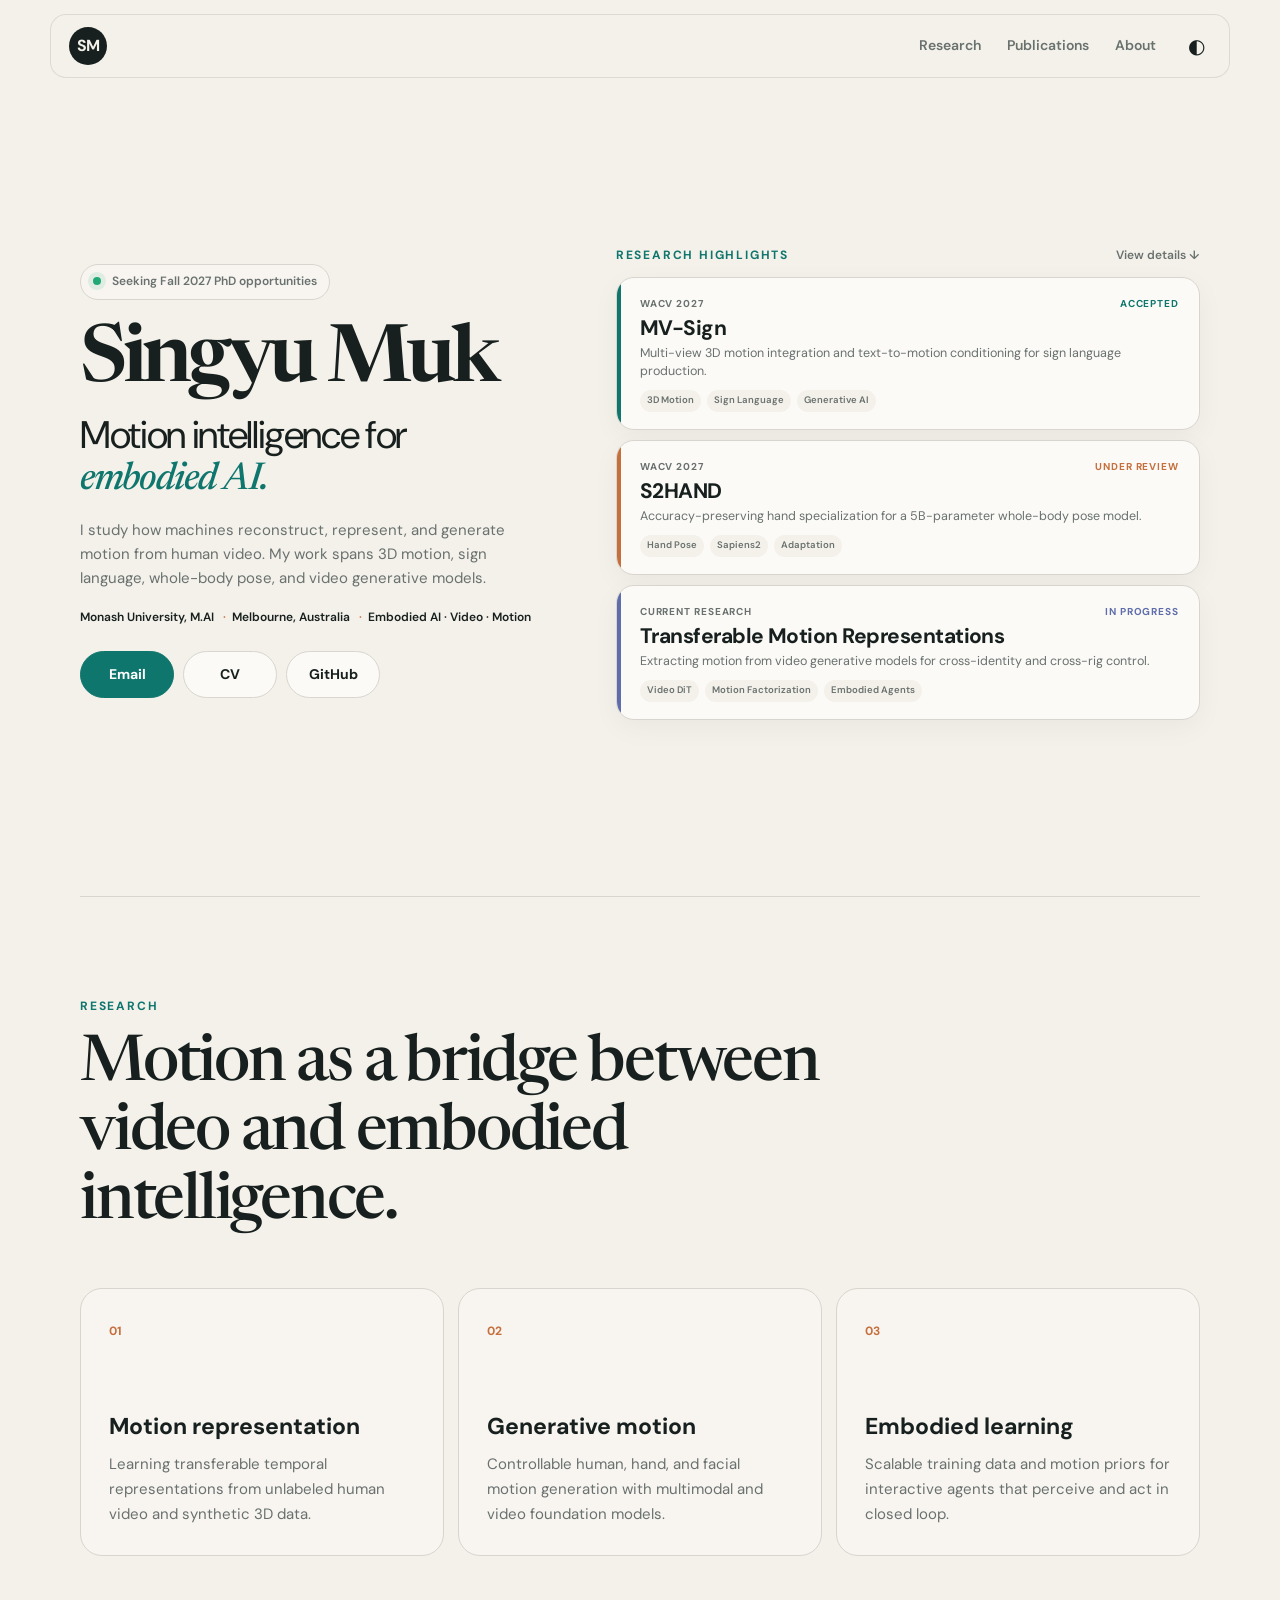
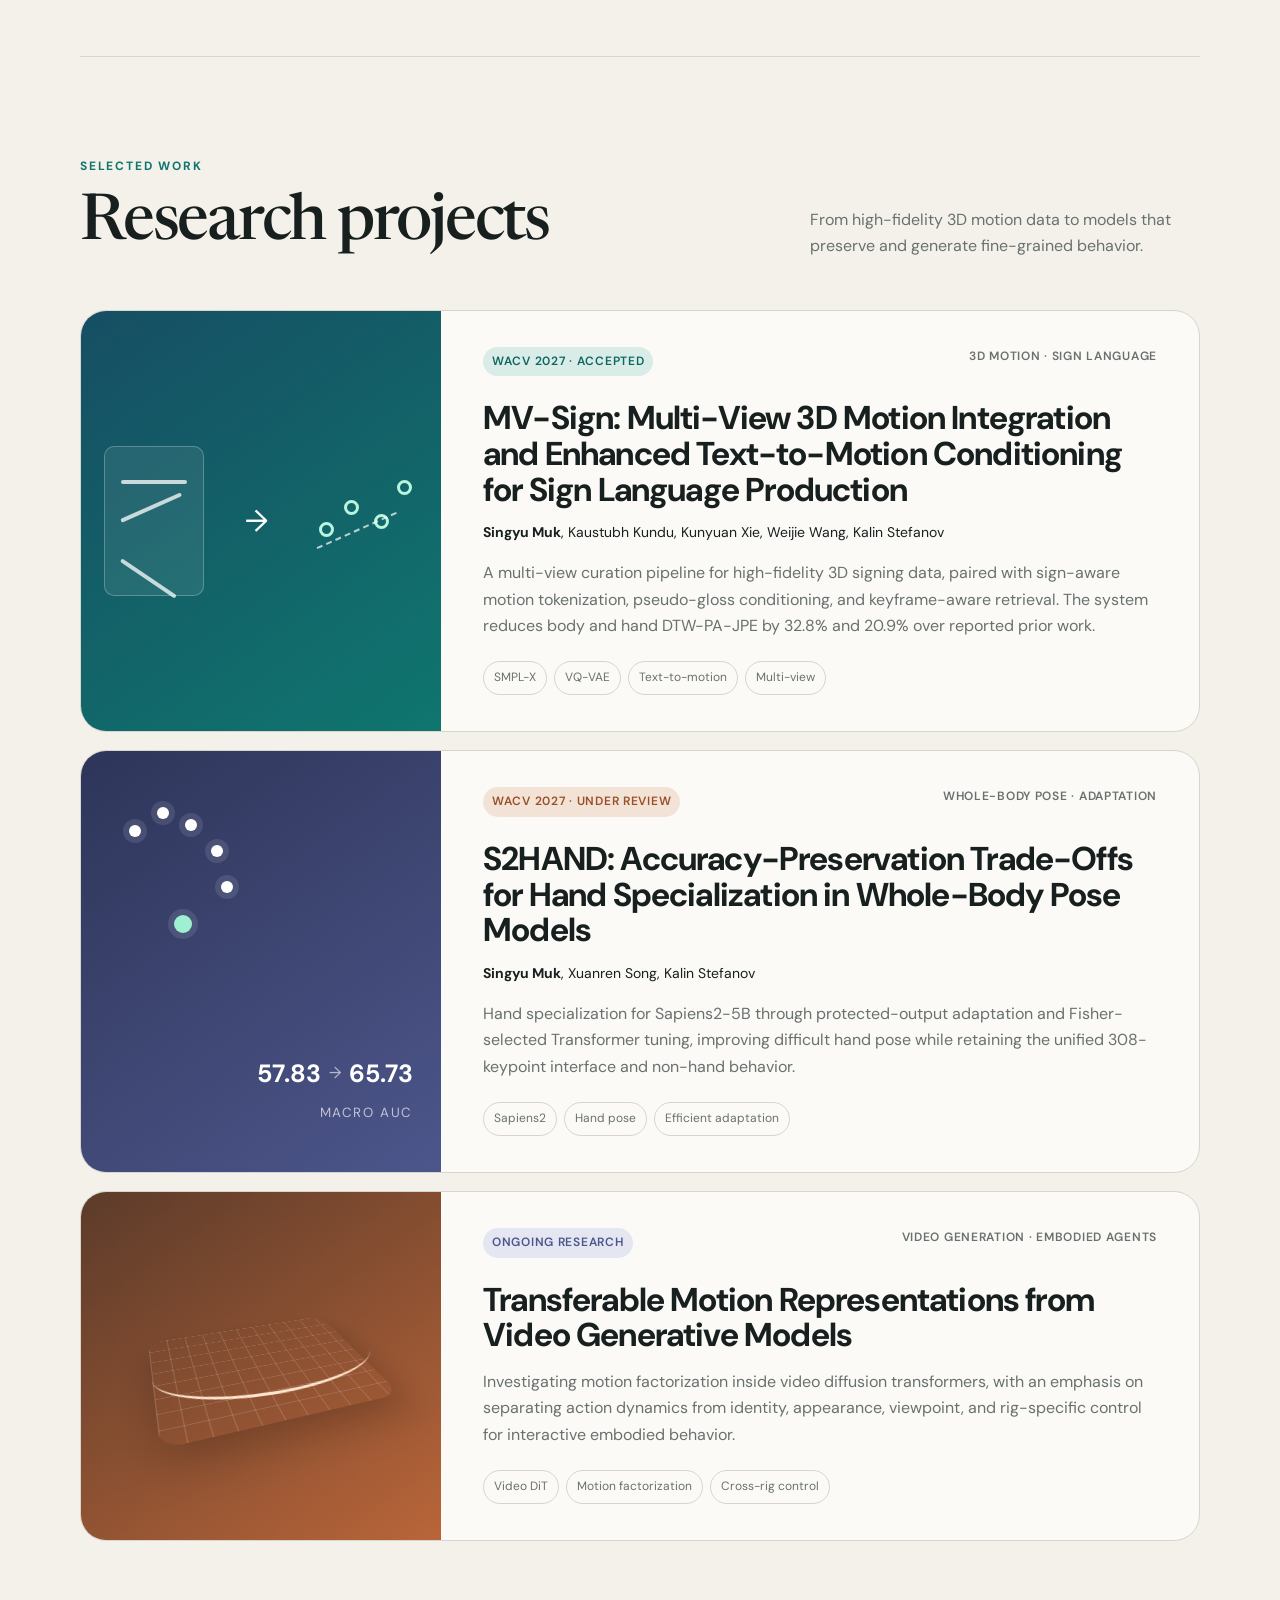
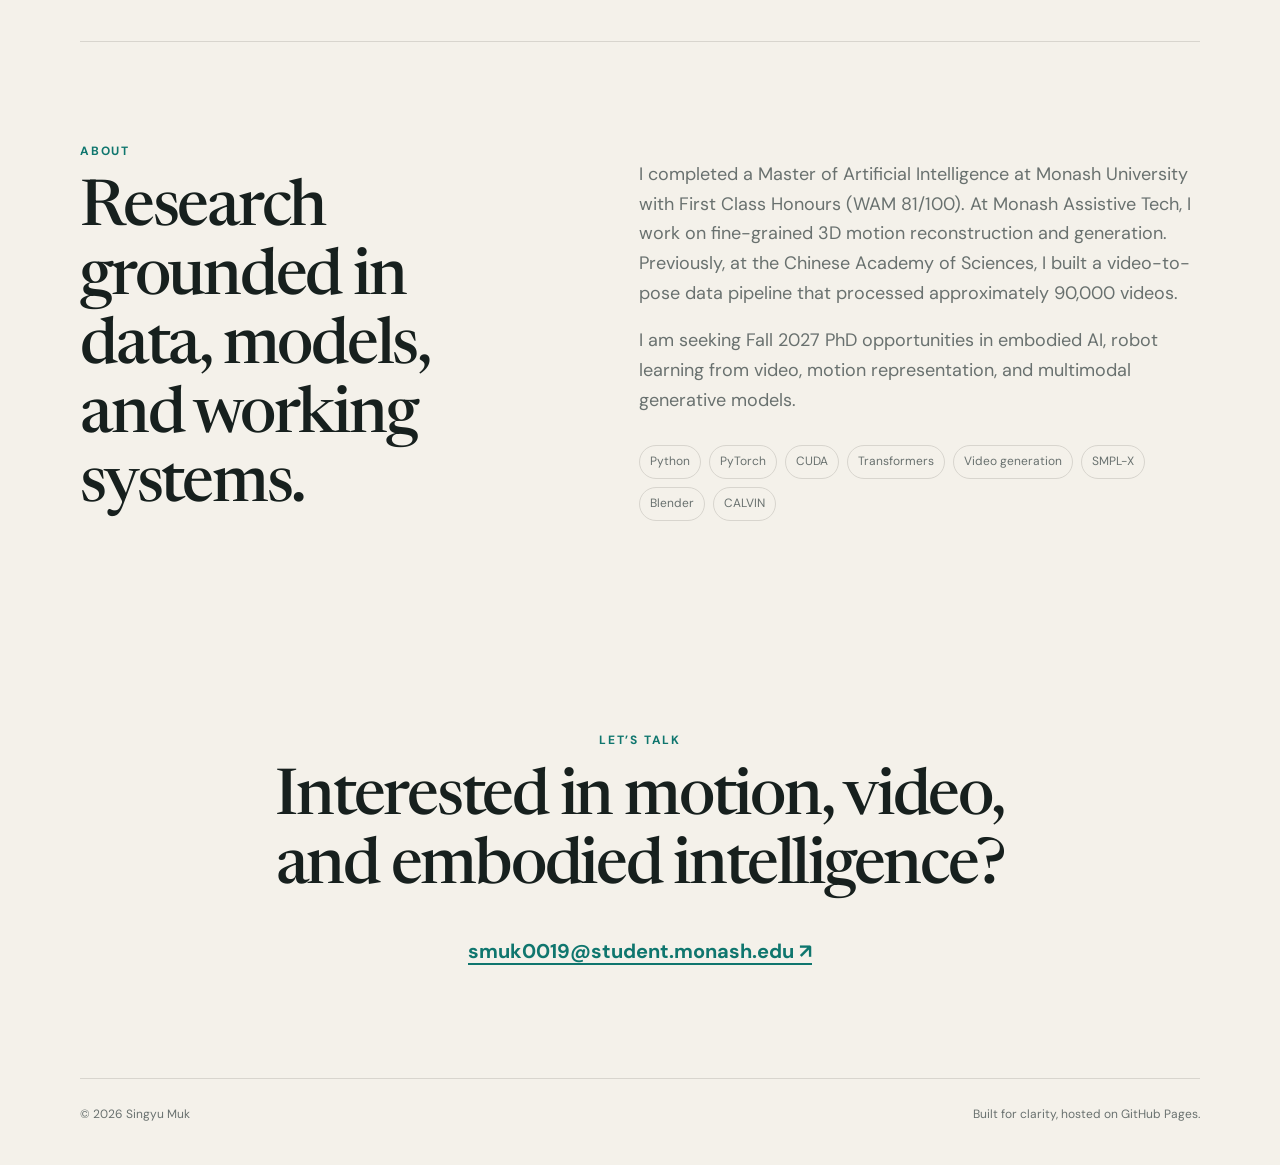
==== index.html @ 518b3376 "Redesign homepage for at-a-glance PhD profile Moves research status, publications, current work, and" ====
<!doctype html>
<html lang="en">
<head>
  <meta charset="utf-8">
  <meta name="viewport" content="width=device-width, initial-scale=1">
  <meta name="description" content="Singyu Muk — research in embodied AI, human motion, video generation, and scalable robot learning.">
  <meta name="theme-color" content="#f4f1ea">
  <title>Singyu Muk | AI Researcher</title>
  <link rel="preconnect" href="https://fonts.googleapis.com">
  <link rel="preconnect" href="https://fonts.gstatic.com" crossorigin>
  <link href="https://fonts.googleapis.com/css2?family=DM+Sans:wght@400;500;600;700&family=Newsreader:opsz,wght@6..72,500;6..72,600&display=swap" rel="stylesheet">
  <link rel="stylesheet" href="styles.css">
</head>
<body>
  <header class="site-header">
    <a class="wordmark" href="#top" aria-label="Singyu Muk home">SM</a>
    <nav aria-label="Main navigation">
      <a href="#research">Research</a>
      <a href="#publications">Publications</a>
      <a href="#about">About</a>
      <button class="theme-toggle" type="button" aria-label="Toggle dark mode">◐</button>
    </nav>
  </header>

  <main id="top">
    <section class="hero section-shell">
      <div class="hero-copy">
        <div class="hero-status">
          <span class="status-dot"></span>
          Seeking Fall 2027 PhD opportunities
        </div>
        <h1>Singyu Muk</h1>
        <p class="hero-lead">
          Motion intelligence for<br>
          <em>embodied AI.</em>
        </p>
        <p class="hero-detail">
          I study how machines reconstruct, represent, and generate motion from human
          video. My work spans 3D motion, sign language, whole-body pose, and video
          generative models.
        </p>
        <div class="hero-facts" aria-label="Profile summary">
          <span>Monash University, M.AI</span>
          <span>Melbourne, Australia</span>
          <span>Embodied AI · Video · Motion</span>
        </div>
        <div class="hero-links" aria-label="Profile links">
          <a class="button primary" href="mailto:smuk0019@student.monash.edu">Email</a>
          <a class="button" href="Singyu_Muk_PhD_CV_Fall2027.pdf">CV</a>
          <a class="button" href="https://github.com/ronggong000" target="_blank" rel="noreferrer">GitHub</a>
        </div>
      </div>

      <aside class="hero-work" aria-label="Research highlights">
        <div class="hero-work-heading">
          <p class="eyebrow">Research highlights</p>
          <a href="#publications">View details ↓</a>
        </div>

        <article class="highlight-card highlight-accepted">
          <div class="highlight-meta">
            <span>WACV 2027</span>
            <strong>Accepted</strong>
          </div>
          <h2>MV-Sign</h2>
          <p>Multi-view 3D motion integration and text-to-motion conditioning for sign language production.</p>
          <div class="highlight-tags"><span>3D Motion</span><span>Sign Language</span><span>Generative AI</span></div>
        </article>

        <article class="highlight-card highlight-review">
          <div class="highlight-meta">
            <span>WACV 2027</span>
            <strong>Under review</strong>
          </div>
          <h2>S2HAND</h2>
          <p>Accuracy-preserving hand specialization for a 5B-parameter whole-body pose model.</p>
          <div class="highlight-tags"><span>Hand Pose</span><span>Sapiens2</span><span>Adaptation</span></div>
        </article>

        <article class="highlight-card highlight-ongoing">
          <div class="highlight-meta">
            <span>Current research</span>
            <strong>In progress</strong>
          </div>
          <h2>Transferable Motion Representations</h2>
          <p>Extracting motion from video generative models for cross-identity and cross-rig control.</p>
          <div class="highlight-tags"><span>Video DiT</span><span>Motion Factorization</span><span>Embodied Agents</span></div>
        </article>
      </aside>
    </section>

    <section id="research" class="section-shell section-block">
      <div class="section-heading">
        <p class="eyebrow">Research</p>
        <h2>Motion as a bridge between video and embodied intelligence.</h2>
      </div>
      <div class="focus-grid">
        <article>
          <span class="focus-number">01</span>
          <h3>Motion representation</h3>
          <p>Learning transferable temporal representations from unlabeled human video and synthetic 3D data.</p>
        </article>
        <article>
          <span class="focus-number">02</span>
          <h3>Generative motion</h3>
          <p>Controllable human, hand, and facial motion generation with multimodal and video foundation models.</p>
        </article>
        <article>
          <span class="focus-number">03</span>
          <h3>Embodied learning</h3>
          <p>Scalable training data and motion priors for interactive agents that perceive and act in closed loop.</p>
        </article>
      </div>
    </section>

    <section id="publications" class="section-shell section-block">
      <div class="section-heading split-heading">
        <div>
          <p class="eyebrow">Selected work</p>
          <h2>Research projects</h2>
        </div>
        <p>From high-fidelity 3D motion data to models that preserve and generate fine-grained behavior.</p>
      </div>

      <div class="project-list">
        <article class="project-card featured">
          <div class="project-visual visual-sign" aria-hidden="true">
            <div class="frame frame-a"><span></span><span></span><span></span></div>
            <div class="flow-arrow">→</div>
            <div class="motion-trace"><i></i><i></i><i></i><i></i></div>
          </div>
          <div class="project-content">
            <div class="meta-row">
              <span class="venue accepted">WACV 2027 · Accepted</span>
              <span>3D motion · Sign language</span>
            </div>
            <h3>MV-Sign: Multi-View 3D Motion Integration and Enhanced Text-to-Motion Conditioning for Sign Language Production</h3>
            <p class="authors"><strong>Singyu Muk</strong>, Kaustubh Kundu, Kunyuan Xie, Weijie Wang, Kalin Stefanov</p>
            <p>
              A multi-view curation pipeline for high-fidelity 3D signing data, paired with
              sign-aware motion tokenization, pseudo-gloss conditioning, and keyframe-aware retrieval.
              The system reduces body and hand DTW-PA-JPE by 32.8% and 20.9% over reported prior work.
            </p>
            <div class="tags"><span>SMPL-X</span><span>VQ-VAE</span><span>Text-to-motion</span><span>Multi-view</span></div>
          </div>
        </article>

        <article class="project-card">
          <div class="project-visual visual-hand" aria-hidden="true">
            <div class="hand-map"><i></i><i></i><i></i><i></i><i></i><b></b></div>
            <div class="metric"><strong>57.83</strong><span>→</span><strong>65.73</strong><small>macro AUC</small></div>
          </div>
          <div class="project-content">
            <div class="meta-row">
              <span class="venue review">WACV 2027 · Under review</span>
              <span>Whole-body pose · Adaptation</span>
            </div>
            <h3>S2HAND: Accuracy-Preservation Trade-Offs for Hand Specialization in Whole-Body Pose Models</h3>
            <p class="authors"><strong>Singyu Muk</strong>, Xuanren Song, Kalin Stefanov</p>
            <p>
              Hand specialization for Sapiens2-5B through protected-output adaptation and
              Fisher-selected Transformer tuning, improving difficult hand pose while retaining
              the unified 308-keypoint interface and non-hand behavior.
            </p>
            <div class="tags"><span>Sapiens2</span><span>Hand pose</span><span>Efficient adaptation</span></div>
          </div>
        </article>

        <article class="project-card ongoing-card">
          <div class="project-visual visual-motion" aria-hidden="true">
            <div class="latent-grid"></div>
            <div class="pulse-line"></div>
          </div>
          <div class="project-content">
            <div class="meta-row">
              <span class="venue ongoing">Ongoing research</span>
              <span>Video generation · Embodied agents</span>
            </div>
            <h3>Transferable Motion Representations from Video Generative Models</h3>
            <p>
              Investigating motion factorization inside video diffusion transformers, with an
              emphasis on separating action dynamics from identity, appearance, viewpoint, and
              rig-specific control for interactive embodied behavior.
            </p>
            <div class="tags"><span>Video DiT</span><span>Motion factorization</span><span>Cross-rig control</span></div>
          </div>
        </article>
      </div>
    </section>

    <section id="about" class="section-shell section-block about-grid">
      <div class="section-heading">
        <p class="eyebrow">About</p>
        <h2>Research grounded in data, models, and working systems.</h2>
      </div>
      <div class="about-copy">
        <p>
          I completed a Master of Artificial Intelligence at Monash University with First Class
          Honours (WAM 81/100). At Monash Assistive Tech, I work on fine-grained 3D motion
          reconstruction and generation. Previously, at the Chinese Academy of Sciences, I built
          a video-to-pose data pipeline that processed approximately 90,000 videos.
        </p>
        <p>
          I am seeking Fall 2027 PhD opportunities in embodied AI, robot learning from video,
          motion representation, and multimodal generative models.
        </p>
        <div class="skill-line">
          <span>Python</span><span>PyTorch</span><span>CUDA</span><span>Transformers</span>
          <span>Video generation</span><span>SMPL-X</span><span>Blender</span><span>CALVIN</span>
        </div>
      </div>
    </section>

    <section class="contact section-shell">
      <p class="eyebrow">Let’s talk</p>
      <h2>Interested in motion, video, and embodied intelligence?</h2>
      <a href="mailto:smuk0019@student.monash.edu">smuk0019@student.monash.edu <span>↗</span></a>
    </section>
  </main>

  <footer class="site-footer section-shell">
    <span>© <span id="year"></span> Singyu Muk</span>
    <span>Built for clarity, hosted on GitHub Pages.</span>
  </footer>
  <script src="script.js"></script>
</body>
</html>
---- styles.css ----
:root {
  --bg: #f4f1ea;
  --panel: #fbfaf7;
  --ink: #17201e;
  --muted: #69716f;
  --line: #d8d5ce;
  --accent: #0f766e;
  --accent-soft: #d9ece8;
  --warm: #c56f3d;
  --shadow: 0 18px 50px rgba(23, 32, 30, .08);
}

* { box-sizing: border-box; }
html { scroll-behavior: smooth; }
body {
  margin: 0;
  background: var(--bg);
  color: var(--ink);
  font-family: "DM Sans", sans-serif;
  font-size: 16px;
  line-height: 1.65;
}
a { color: inherit; }
.section-shell { width: min(1120px, calc(100% - 40px)); margin-inline: auto; }

.site-header {
  width: min(1180px, calc(100% - 32px));
  margin: 14px auto 0;
  padding: 12px 18px;
  display: flex;
  align-items: center;
  justify-content: space-between;
  position: sticky;
  top: 14px;
  z-index: 20;
  border: 1px solid rgba(216, 213, 206, .8);
  border-radius: 16px;
  background: rgba(244, 241, 234, .86);
  backdrop-filter: blur(14px);
}
.wordmark {
  display: grid;
  place-items: center;
  width: 38px;
  height: 38px;
  border-radius: 50%;
  background: var(--ink);
  color: var(--bg);
  text-decoration: none;
  font-weight: 700;
  letter-spacing: -.05em;
}
nav { display: flex; align-items: center; gap: 26px; }
nav a { color: var(--muted); text-decoration: none; font-size: 14px; font-weight: 600; }
nav a:hover { color: var(--ink); }
.theme-toggle { border: 0; background: none; color: var(--ink); font-size: 20px; cursor: pointer; }

.hero {
  min-height: calc(100svh - 82px);
  display: grid;
  grid-template-columns: minmax(0, .88fr) minmax(480px, 1.12fr);
  gap: clamp(40px, 6vw, 82px);
  align-items: center;
  padding-block: 38px 46px;
}
.hero-copy { padding-bottom: 4px; }
.hero-status {
  width: fit-content;
  margin-bottom: 20px;
  padding: 7px 12px;
  border: 1px solid var(--line);
  border-radius: 999px;
  background: rgba(251,250,247,.55);
  color: var(--muted);
  font-size: 12px;
  font-weight: 600;
}
.eyebrow {
  margin: 0 0 14px;
  color: var(--accent);
  font-size: 12px;
  font-weight: 700;
  letter-spacing: .15em;
  text-transform: uppercase;
}
h1, h2, h3 { margin-top: 0; line-height: 1.08; }
h1, h2 { font-family: "Newsreader", serif; }
h1 { margin-bottom: 10px; font-size: clamp(58px, 6.2vw, 82px); font-weight: 600; letter-spacing: -.055em; }
.hero-lead { max-width: 580px; margin: 0 0 18px; font-size: clamp(30px, 3vw, 43px); line-height: 1.05; letter-spacing: -.035em; }
.hero-lead em { color: var(--accent); font-family: "Newsreader", serif; font-weight: 500; }
.hero-detail { max-width: 590px; margin: 0; color: var(--muted); font-size: 15px; line-height: 1.6; }
.hero-facts { display: flex; flex-wrap: wrap; gap: 8px 18px; margin-top: 18px; color: var(--ink); font-size: 12px; font-weight: 600; }
.hero-facts span { position: relative; }
.hero-facts span:not(:last-child)::after { content: "·"; position: absolute; right: -12px; color: var(--warm); }
.hero-links { display: flex; flex-wrap: wrap; gap: 9px; margin-top: 23px; }
.button {
  min-width: 94px;
  padding: 11px 18px;
  border: 1px solid var(--line);
  border-radius: 999px;
  background: var(--panel);
  text-align: center;
  text-decoration: none;
  font-size: 14px;
  font-weight: 700;
  transition: transform .2s, border-color .2s;
}
.button:hover { transform: translateY(-2px); border-color: var(--ink); }
.button.primary { border-color: var(--accent); background: var(--accent); color: #fff; }
.status-dot { display: inline-block; width: 8px; height: 8px; margin-right: 8px; border-radius: 50%; background: #22a875; box-shadow: 0 0 0 5px rgba(34,168,117,.12); }
.hero-work { display: grid; gap: 10px; }
.hero-work-heading { display: flex; align-items: center; justify-content: space-between; margin-bottom: 1px; }
.hero-work-heading .eyebrow { margin: 0; }
.hero-work-heading a { color: var(--muted); font-size: 12px; font-weight: 600; text-decoration: none; }
.hero-work-heading a:hover { color: var(--accent); }
.highlight-card {
  position: relative;
  padding: 18px 20px 17px 23px;
  overflow: hidden;
  border: 1px solid var(--line);
  border-radius: 18px;
  background: var(--panel);
  box-shadow: 0 8px 28px rgba(23,32,30,.045);
}
.highlight-card::before { content: ""; position: absolute; inset: 0 auto 0 0; width: 4px; background: var(--accent); }
.highlight-review::before { background: var(--warm); }
.highlight-ongoing::before { background: #5f6daa; }
.highlight-meta { display: flex; justify-content: space-between; gap: 16px; color: var(--muted); font-size: 10px; font-weight: 700; letter-spacing: .09em; text-transform: uppercase; }
.highlight-meta strong { color: var(--accent); }
.highlight-review .highlight-meta strong { color: var(--warm); }
.highlight-ongoing .highlight-meta strong { color: #5f6daa; }
.highlight-card h2 { margin: 5px 0 4px; font-family: "DM Sans", sans-serif; font-size: 21px; font-weight: 700; letter-spacing: -.025em; }
.highlight-card p { margin: 0; color: var(--muted); font-size: 12.5px; line-height: 1.45; }
.highlight-tags { display: flex; flex-wrap: wrap; gap: 6px; margin-top: 10px; }
.highlight-tags span { padding: 3px 7px; border-radius: 999px; background: var(--bg); color: var(--muted); font-size: 9.5px; font-weight: 600; }

.section-block { padding-block: 100px; border-top: 1px solid var(--line); }
.section-heading { max-width: 760px; margin-bottom: 50px; }
.section-heading h2, .contact h2 { margin-bottom: 0; font-size: clamp(42px, 5vw, 66px); font-weight: 500; letter-spacing: -.035em; }
.split-heading { max-width: none; display: grid; grid-template-columns: 1.25fr .75fr; gap: 80px; align-items: end; }
.split-heading > p { margin: 0; color: var(--muted); }

.focus-grid { display: grid; grid-template-columns: repeat(3, 1fr); gap: 14px; }
.focus-grid article { min-height: 250px; padding: 28px; border: 1px solid var(--line); border-radius: 22px; background: rgba(251,250,247,.55); }
.focus-number { color: var(--warm); font-size: 12px; font-weight: 700; }
.focus-grid h3 { margin: 70px 0 14px; font-size: 23px; }
.focus-grid p { margin: 0; color: var(--muted); font-size: 15px; }

.project-list { display: grid; gap: 18px; }
.project-card { overflow: hidden; display: grid; grid-template-columns: 360px 1fr; min-height: 340px; border: 1px solid var(--line); border-radius: 26px; background: var(--panel); }
.project-visual { position: relative; overflow: hidden; min-height: 310px; display: grid; place-items: center; background: #133c3a; }
.project-content { padding: 36px 42px; }
.meta-row { display: flex; flex-wrap: wrap; justify-content: space-between; gap: 10px; margin-bottom: 24px; color: var(--muted); font-size: 12px; font-weight: 600; text-transform: uppercase; letter-spacing: .06em; }
.venue { padding: 5px 9px; border-radius: 999px; }
.venue.accepted { background: var(--accent-soft); color: #0d665f; }
.venue.review { background: #f3e3d7; color: #9a4f27; }
.venue.ongoing { background: #e4e6f2; color: #4d568b; }
.project-content h3 { margin-bottom: 12px; font-size: clamp(24px, 3vw, 33px); letter-spacing: -.025em; }
.project-content p { color: var(--muted); }
.project-content .authors { color: var(--ink); font-size: 14px; }
.tags { display: flex; flex-wrap: wrap; gap: 7px; margin-top: 22px; }
.tags span, .skill-line span { padding: 6px 10px; border: 1px solid var(--line); border-radius: 999px; color: var(--muted); font-size: 12px; }

.visual-sign { grid-template-columns: auto 32px auto; gap: 14px; background: linear-gradient(145deg, #164e63, #0f766e); }
.frame { width: 100px; height: 150px; padding: 16px; display: flex; flex-direction: column; justify-content: space-around; border: 1px solid rgba(255,255,255,.25); border-radius: 10px; background: rgba(255,255,255,.08); }
.frame span { height: 4px; border-radius: 4px; background: rgba(255,255,255,.75); transform-origin: left; }
.frame span:nth-child(2) { transform: rotate(-24deg); }
.frame span:nth-child(3) { transform: rotate(34deg); }
.flow-arrow { color: #fff; font-size: 30px; }
.motion-trace { position: relative; width: 110px; height: 150px; }
.motion-trace i { position: absolute; width: 15px; height: 15px; border: 3px solid #b9f4df; border-radius: 50%; }
.motion-trace i:nth-child(1) { left: 10px; top: 76px; }
.motion-trace i:nth-child(2) { left: 35px; top: 54px; }
.motion-trace i:nth-child(3) { left: 65px; top: 68px; }
.motion-trace i:nth-child(4) { left: 88px; top: 34px; }
.motion-trace:after { content: ""; position: absolute; left: 16px; top: 81px; width: 87px; height: 58px; border-top: 2px dashed rgba(255,255,255,.7); transform: rotate(-24deg); }
.visual-hand { background: linear-gradient(145deg, #2e3559, #4d568b); }
.hand-map { position: absolute; left: 28px; top: 54px; width: 130px; height: 180px; }
.hand-map i, .hand-map b { position: absolute; display: block; width: 12px; height: 12px; border-radius: 50%; background: #fff; box-shadow: 0 0 0 6px rgba(255,255,255,.1); }
.hand-map i:nth-child(1){left:20px;top:20px}.hand-map i:nth-child(2){left:48px;top:2px}.hand-map i:nth-child(3){left:76px;top:14px}.hand-map i:nth-child(4){left:102px;top:40px}.hand-map i:nth-child(5){left:112px;top:76px}.hand-map b{left:65px;top:110px;width:18px;height:18px;background:#9ff0d0}
.metric { position: absolute; right: 28px; bottom: 48px; display: grid; grid-template-columns: auto auto auto; gap: 8px; align-items: center; color: #fff; }
.metric strong { font-size: 25px; }.metric span{opacity:.6}.metric small{grid-column:1/-1;text-align:right;opacity:.65;text-transform:uppercase;letter-spacing:.12em}
.visual-motion { background: linear-gradient(145deg, #5c3b2a, #b96539); }
.latent-grid { width: 210px; height: 160px; border-radius: 18px; background-image: linear-gradient(rgba(255,255,255,.15) 1px, transparent 1px),linear-gradient(90deg,rgba(255,255,255,.15) 1px,transparent 1px); background-size: 20px 20px; transform: perspective(350px) rotateX(55deg) rotateZ(-18deg); box-shadow: 0 20px 40px rgba(0,0,0,.2); }
.pulse-line { position: absolute; width: 220px; height: 60px; border-bottom: 3px solid #ffe5cd; border-radius: 50%; transform: rotate(-8deg); }

.about-grid { display: grid; grid-template-columns: .9fr 1.1fr; gap: 100px; }
.about-grid .section-heading { margin: 0; }
.about-copy { color: var(--muted); font-size: 18px; }
.skill-line { display: flex; flex-wrap: wrap; gap: 8px; margin-top: 30px; }
.contact { padding-block: 110px; text-align: center; }
.contact h2 { max-width: 800px; margin-inline: auto; }
.contact > a { display: inline-block; margin-top: 32px; color: var(--accent); font-size: 20px; font-weight: 700; text-underline-offset: 5px; }
.site-footer { padding: 26px 0 40px; display: flex; justify-content: space-between; border-top: 1px solid var(--line); color: var(--muted); font-size: 12px; }

body.dark { --bg:#111716; --panel:#18201e; --ink:#eef2ef; --muted:#aab4b0; --line:#2d3734; --accent:#63c9bc; --accent-soft:#173b37; --warm:#e39b70; --shadow:0 18px 50px rgba(0,0,0,.25); }
body.dark .site-header { background: rgba(17,23,22,.85); }
body.dark .button.primary { color:#10201d; }
body.dark .venue.accepted { color:#7ed9cd; } body.dark .venue.review { background:#3d2b21;color:#edac83; } body.dark .venue.ongoing { background:#292d47;color:#b7bce4; }

@media (max-width: 860px) {
  nav a { display: none; }
  .hero { min-height: auto; grid-template-columns: 1fr; gap: 42px; padding-block: 58px 70px; }
  .hero-work { width: 100%; }
  .split-heading, .about-grid { grid-template-columns: 1fr; gap: 28px; }
  .focus-grid { grid-template-columns: 1fr; }
  .focus-grid article { min-height: 200px; }
  .focus-grid h3 { margin-top: 45px; }
  .project-card { grid-template-columns: 1fr; }
  .project-visual { min-height: 260px; }
}
@media (max-width: 560px) {
  .section-shell { width: min(100% - 28px, 1120px); }
  h1 { font-size: 62px; }
  .hero-lead { font-size: 30px; }
  .hero-facts { display: grid; gap: 4px; }
  .hero-facts span::after { display: none; }
  .highlight-card { padding: 17px 17px 16px 20px; }
  .section-block { padding-block: 72px; }
  .project-content { padding: 28px 24px; }
  .site-footer { flex-direction: column; gap: 5px; }
}
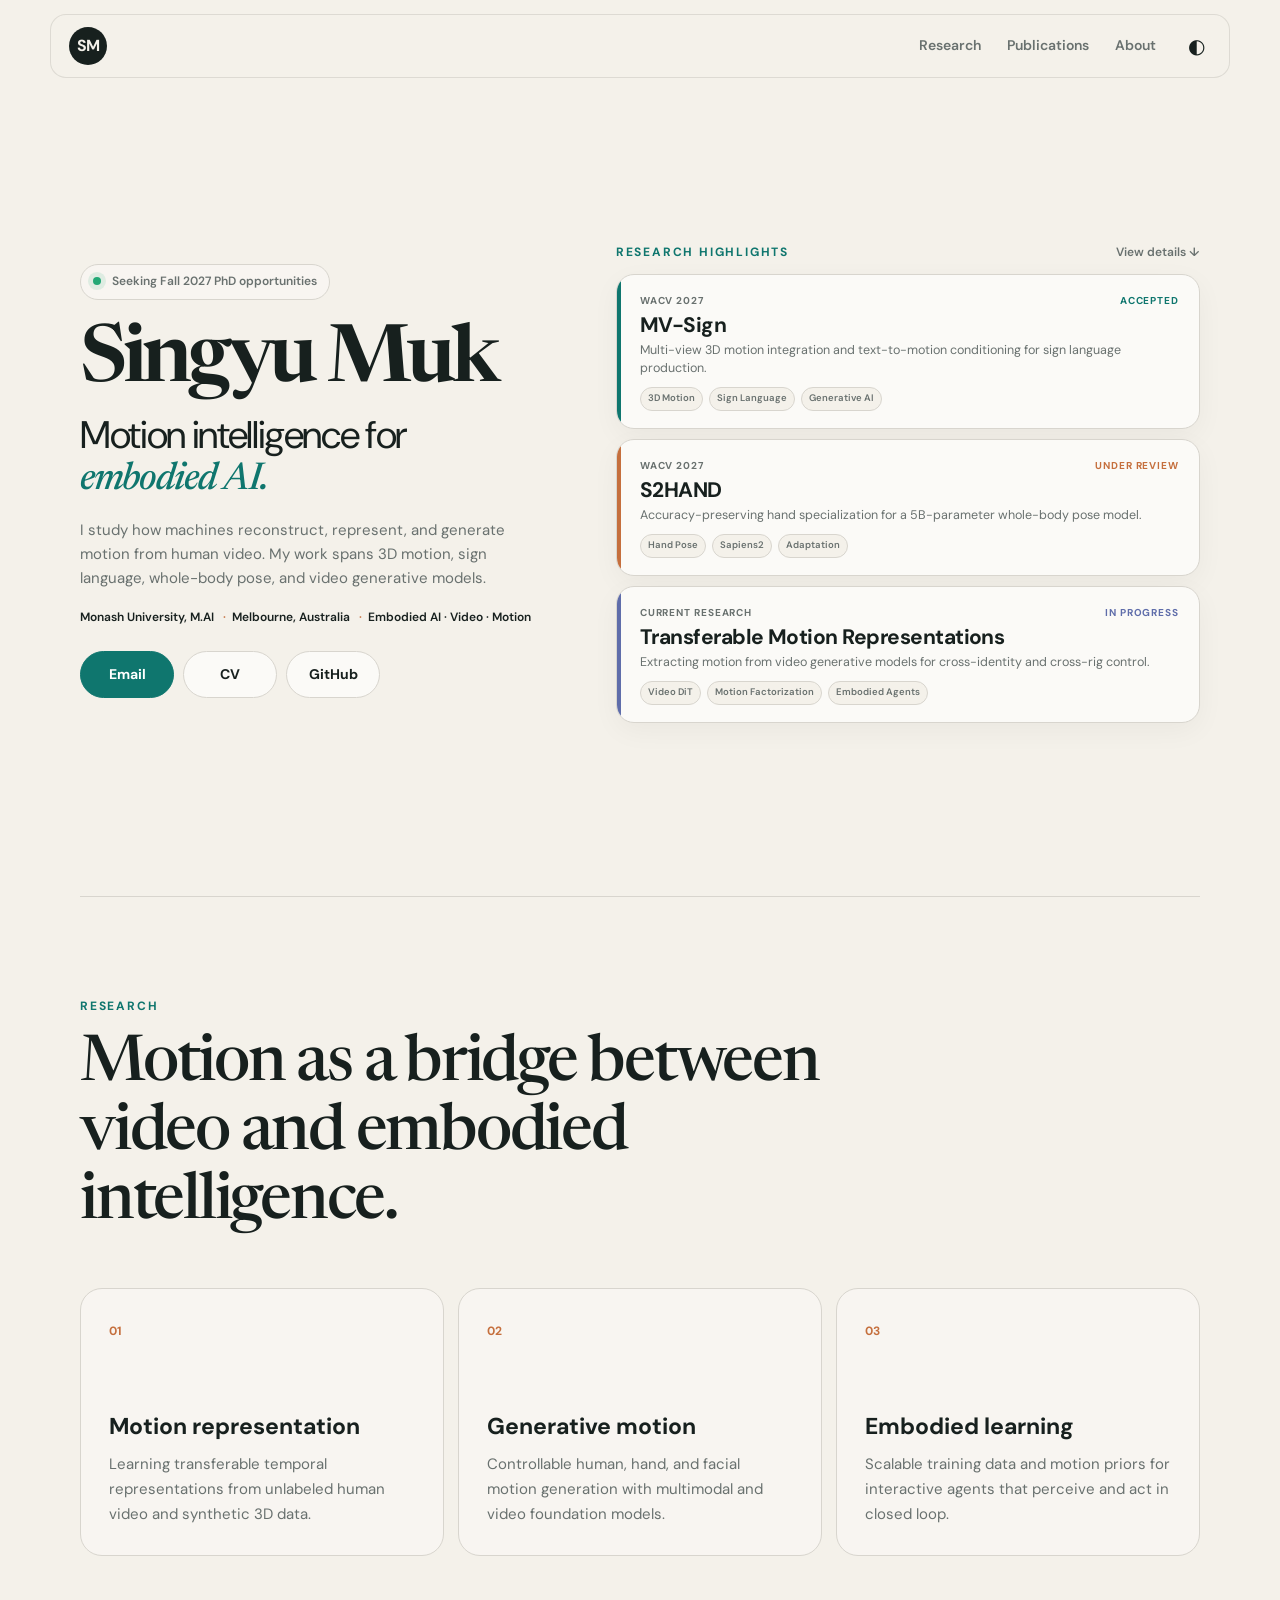
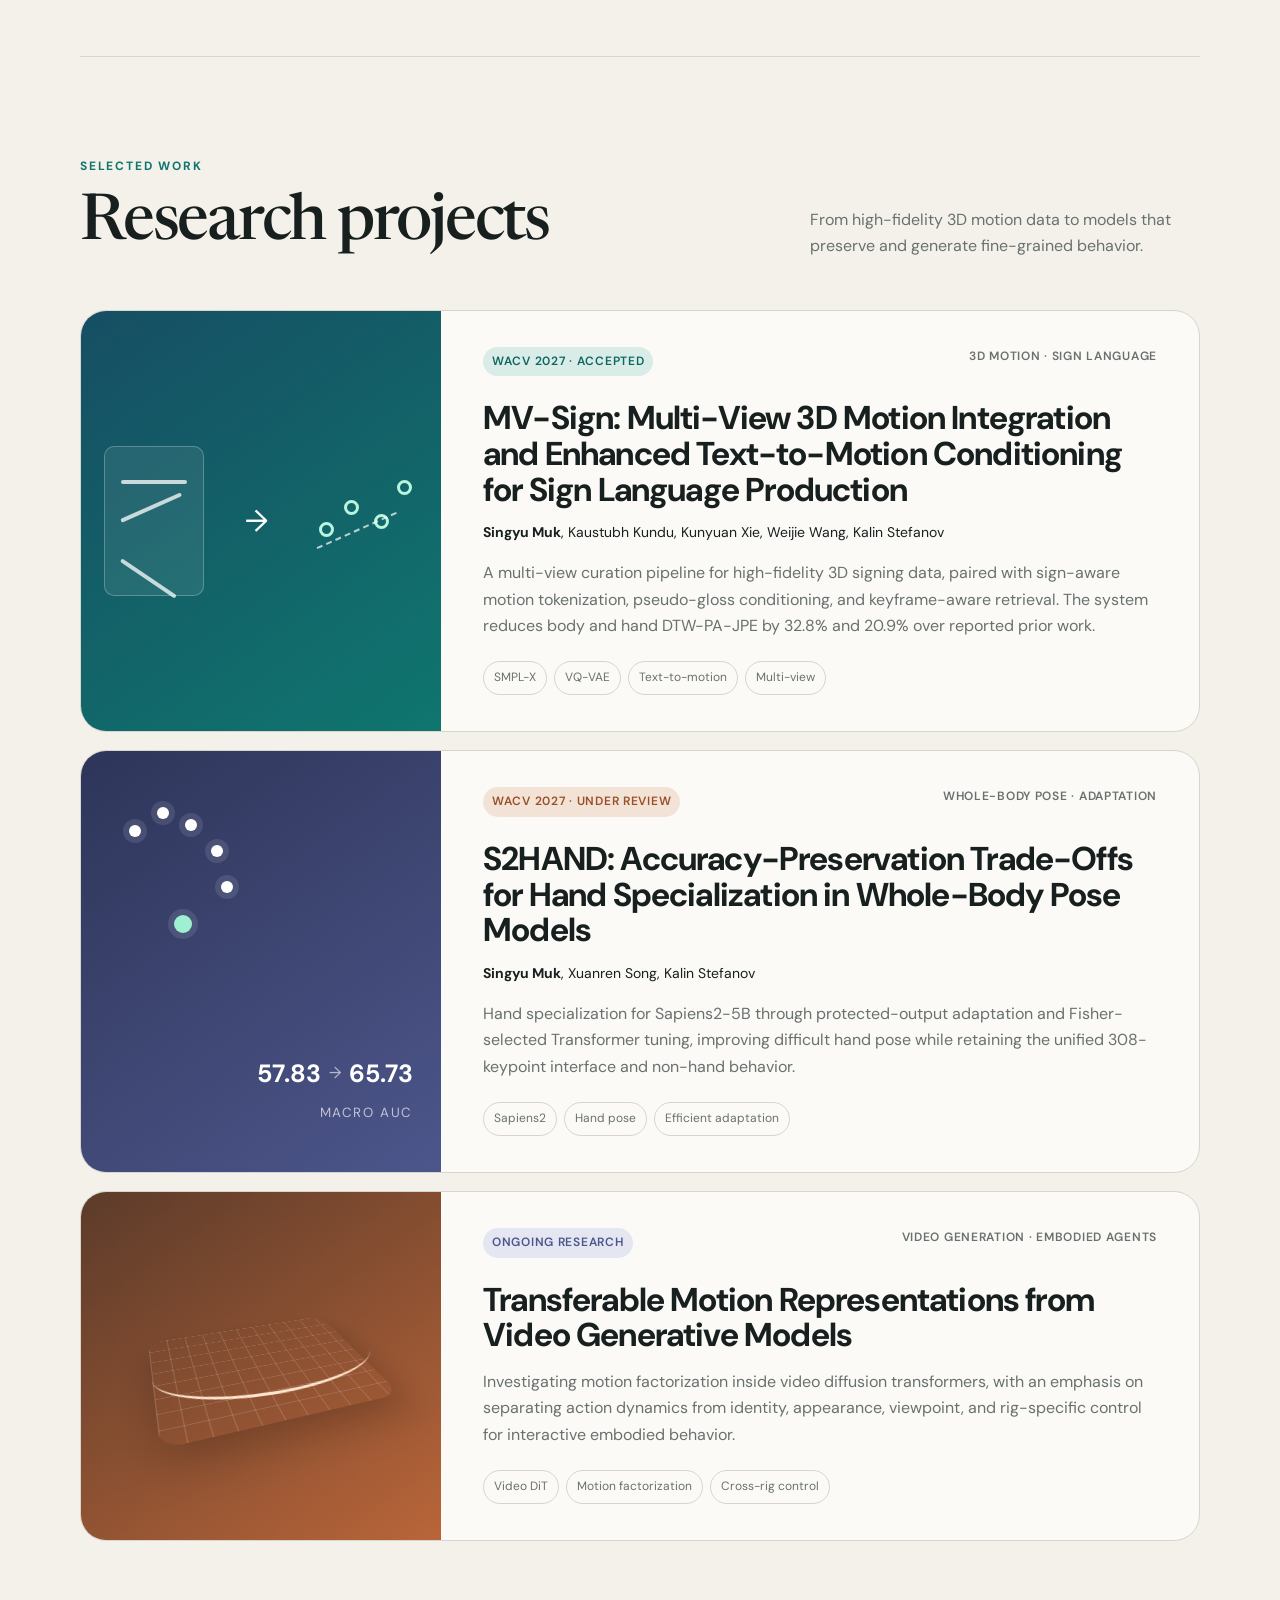
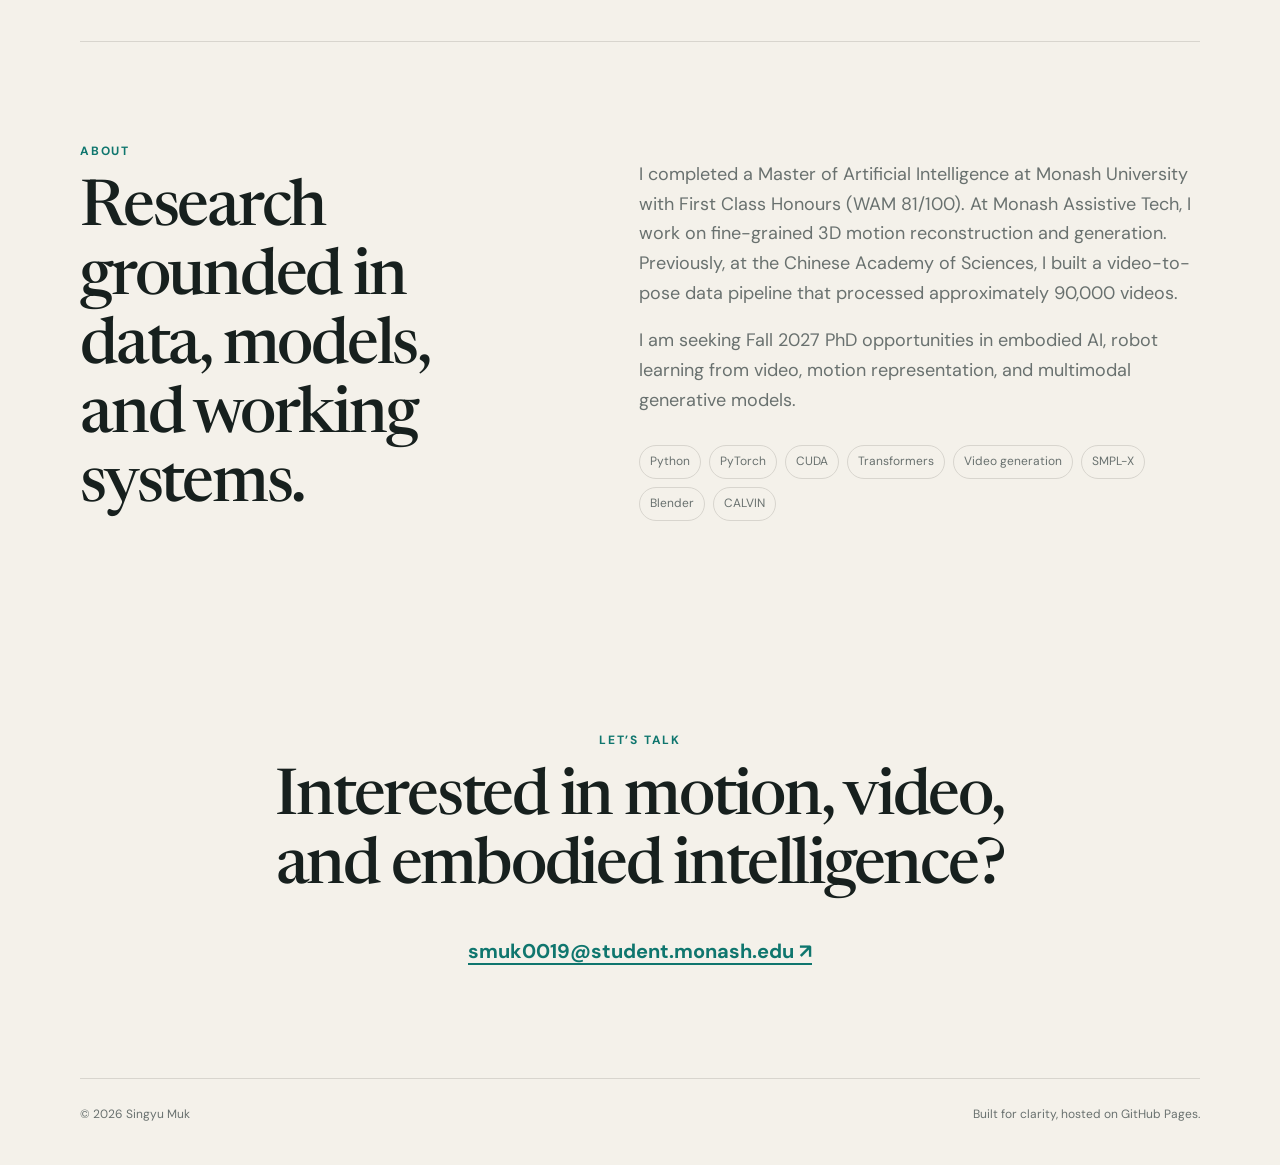
==== commit 064ed431: "Refresh versioned homepage styles Forces browsers to load the latest compact desktop and short-lapto" ====
--- a/index.html
+++ b/index.html
@@ -9,7 +9,7 @@
   <link rel="preconnect" href="https://fonts.googleapis.com">
   <link rel="preconnect" href="https://fonts.gstatic.com" crossorigin>
   <link href="https://fonts.googleapis.com/css2?family=DM+Sans:wght@400;500;600;700&family=Newsreader:opsz,wght@6..72,500;6..72,600&display=swap" rel="stylesheet">
-  <link rel="stylesheet" href="styles.css">
+  <link rel="stylesheet" href="styles.css?v=20261005">
 </head>
 <body>
   <header class="site-header">
--- a/styles.css
+++ b/styles.css
@@ -132,7 +132,7 @@
 .highlight-card h2 { margin: 5px 0 4px; font-family: "DM Sans", sans-serif; font-size: 21px; font-weight: 700; letter-spacing: -.025em; }
 .highlight-card p { margin: 0; color: var(--muted); font-size: 12.5px; line-height: 1.45; }
 .highlight-tags { display: flex; flex-wrap: wrap; gap: 6px; margin-top: 10px; }
-.highlight-tags span { padding: 3px 7px; border-radius: 999px; background: var(--bg); color: var(--muted); font-size: 9.5px; font-weight: 600; }
+.highlight-tags span { padding: 3px 7px; border: 1px solid var(--line); border-radius: 999px; background: var(--bg); color: var(--muted); font-size: 9.5px; font-weight: 600; }
 
 .section-block { padding-block: 100px; border-top: 1px solid var(--line); }
 .section-heading { max-width: 760px; margin-bottom: 50px; }
@@ -198,6 +198,24 @@
 body.dark .button.primary { color:#10201d; }
 body.dark .venue.accepted { color:#7ed9cd; } body.dark .venue.review { background:#3d2b21;color:#edac83; } body.dark .venue.ongoing { background:#292d47;color:#b7bce4; }
 
+@media (min-width: 861px) and (max-height: 800px) {
+  .site-header { margin-top: 8px; padding-block: 8px; top: 8px; }
+  .wordmark { width: 34px; height: 34px; font-size: 13px; }
+  .hero { min-height: calc(100svh - 60px); padding-block: 20px 26px; }
+  .hero-status { margin-bottom: 12px; padding-block: 5px; }
+  h1 { margin-bottom: 6px; font-size: clamp(54px, 5.5vw, 70px); }
+  .hero-lead { margin-bottom: 12px; font-size: clamp(28px, 2.6vw, 36px); }
+  .hero-detail { font-size: 13px; line-height: 1.45; }
+  .hero-facts { margin-top: 12px; }
+  .hero-links { margin-top: 16px; }
+  .button { padding-block: 9px; }
+  .hero-work { gap: 7px; }
+  .highlight-card { padding: 11px 16px 11px 19px; border-radius: 14px; }
+  .highlight-card h2 { margin-block: 3px; font-size: 18px; }
+  .highlight-card p { font-size: 11.5px; line-height: 1.35; }
+  .highlight-tags { display: none; }
+}
+
 @media (max-width: 860px) {
   nav a { display: none; }
   .hero { min-height: auto; grid-template-columns: 1fr; gap: 42px; padding-block: 58px 70px; }
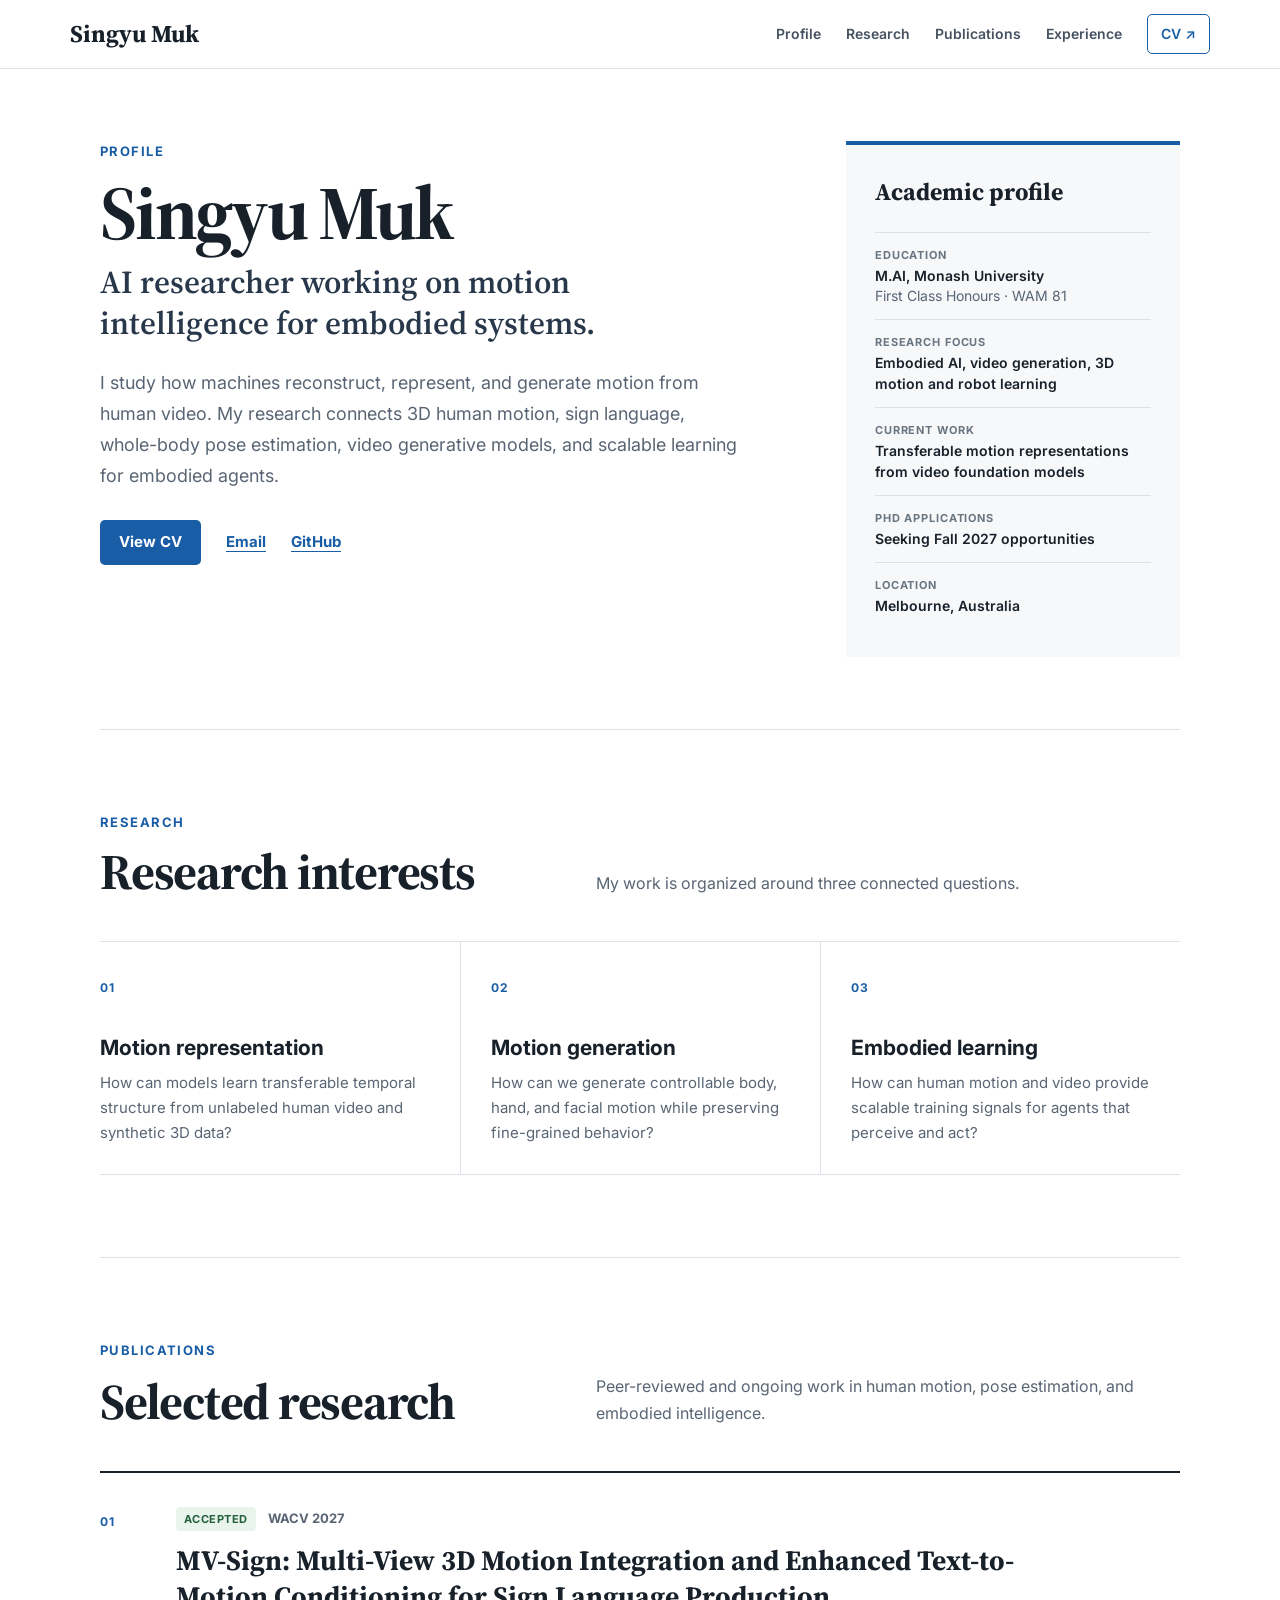
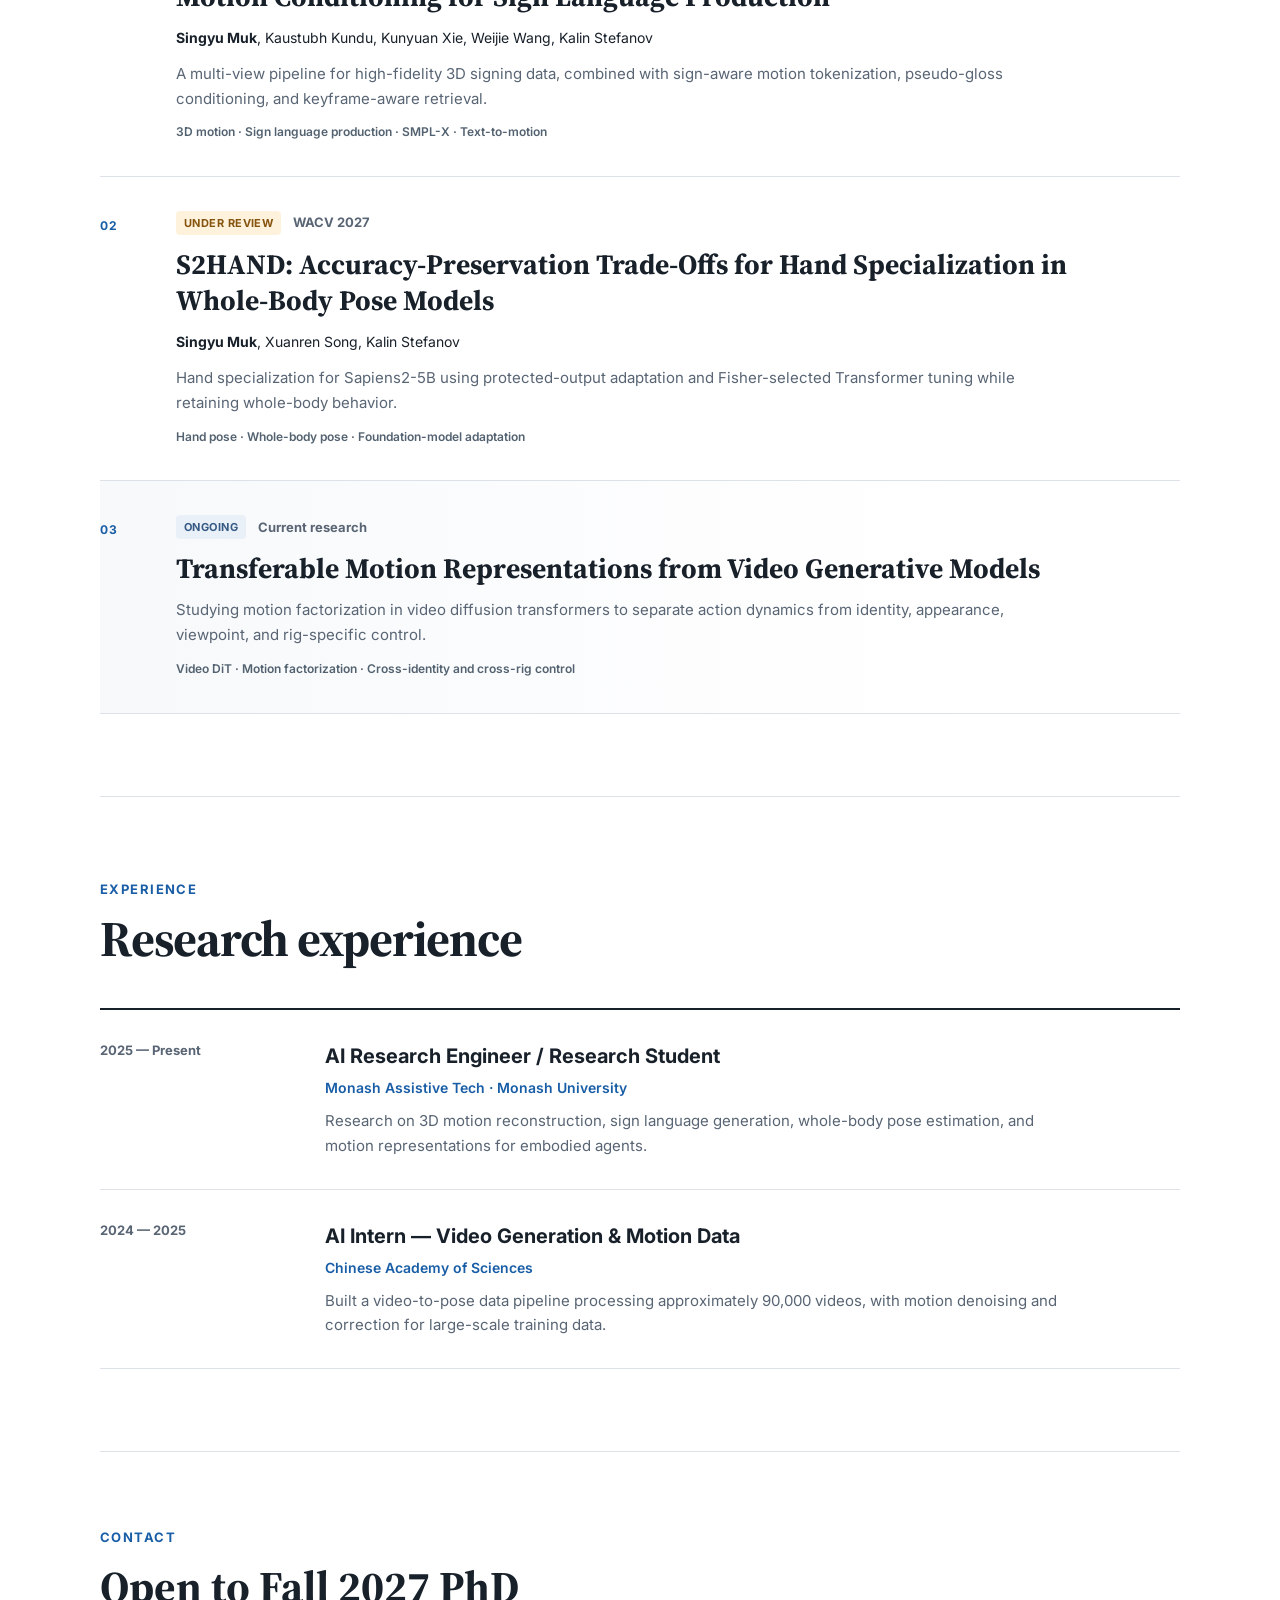
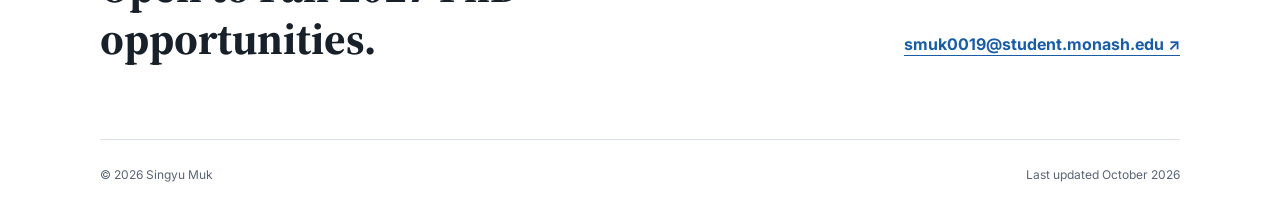
==== commit cd345c63: "Redesign homepage for clearer academic profile Use a restrained academic layout with clearer Profile" ====
--- a/index.html
+++ b/index.html
@@ -4,224 +4,198 @@
   <meta charset="utf-8">
   <meta name="viewport" content="width=device-width, initial-scale=1">
   <meta name="description" content="Singyu Muk — research in embodied AI, human motion, video generation, and scalable robot learning.">
-  <meta name="theme-color" content="#f4f1ea">
+  <meta name="theme-color" content="#ffffff">
   <title>Singyu Muk | AI Researcher</title>
   <link rel="preconnect" href="https://fonts.googleapis.com">
   <link rel="preconnect" href="https://fonts.gstatic.com" crossorigin>
-  <link href="https://fonts.googleapis.com/css2?family=DM+Sans:wght@400;500;600;700&family=Newsreader:opsz,wght@6..72,500;6..72,600&display=swap" rel="stylesheet">
-  <link rel="stylesheet" href="styles.css?v=20261005">
+  <link href="https://fonts.googleapis.com/css2?family=Inter:wght@400;500;600;700&family=Source+Serif+4:opsz,wght@8..60,600;8..60,700&display=swap" rel="stylesheet">
+  <link rel="stylesheet" href="styles.css?v=20261005b">
 </head>
 <body>
   <header class="site-header">
-    <a class="wordmark" href="#top" aria-label="Singyu Muk home">SM</a>
-    <nav aria-label="Main navigation">
-      <a href="#research">Research</a>
-      <a href="#publications">Publications</a>
-      <a href="#about">About</a>
-      <button class="theme-toggle" type="button" aria-label="Toggle dark mode">◐</button>
-    </nav>
+    <div class="header-inner">
+      <a class="wordmark" href="#profile">Singyu Muk</a>
+      <nav aria-label="Main navigation">
+        <a href="#profile">Profile</a>
+        <a href="#research">Research</a>
+        <a href="#publications">Publications</a>
+        <a href="#experience">Experience</a>
+        <a class="nav-cv" href="Singyu_Muk_PhD_CV_Fall2027.pdf">CV ↗</a>
+      </nav>
+    </div>
   </header>
 
-  <main id="top">
-    <section class="hero section-shell">
-      <div class="hero-copy">
-        <div class="hero-status">
-          <span class="status-dot"></span>
-          Seeking Fall 2027 PhD opportunities
+  <main>
+    <section id="profile" class="profile section-shell">
+      <div class="profile-main">
+        <p class="section-label">Profile</p>
+        <h1>Singyu Muk</h1>
+        <p class="role">AI researcher working on motion intelligence for embodied systems.</p>
+        <p class="intro">
+          I study how machines reconstruct, represent, and generate motion from human video.
+          My research connects 3D human motion, sign language, whole-body pose estimation,
+          video generative models, and scalable learning for embodied agents.
+        </p>
+        <div class="profile-actions" aria-label="Profile links">
+          <a class="primary-action" href="Singyu_Muk_PhD_CV_Fall2027.pdf">View CV</a>
+          <a href="mailto:smuk0019@student.monash.edu">Email</a>
+          <a href="https://github.com/ronggong000" target="_blank" rel="noreferrer">GitHub</a>
         </div>
-        <h1>Singyu Muk</h1>
-        <p class="hero-lead">
-          Motion intelligence for<br>
-          <em>embodied AI.</em>
-        </p>
-        <p class="hero-detail">
-          I study how machines reconstruct, represent, and generate motion from human
-          video. My work spans 3D motion, sign language, whole-body pose, and video
-          generative models.
-        </p>
-        <div class="hero-facts" aria-label="Profile summary">
-          <span>Monash University, M.AI</span>
-          <span>Melbourne, Australia</span>
-          <span>Embodied AI · Video · Motion</span>
-        </div>
-        <div class="hero-links" aria-label="Profile links">
-          <a class="button primary" href="mailto:smuk0019@student.monash.edu">Email</a>
-          <a class="button" href="Singyu_Muk_PhD_CV_Fall2027.pdf">CV</a>
-          <a class="button" href="https://github.com/ronggong000" target="_blank" rel="noreferrer">GitHub</a>
-        </div>
-      </div>
-
-      <aside class="hero-work" aria-label="Research highlights">
-        <div class="hero-work-heading">
-          <p class="eyebrow">Research highlights</p>
-          <a href="#publications">View details ↓</a>
-        </div>
-
-        <article class="highlight-card highlight-accepted">
-          <div class="highlight-meta">
-            <span>WACV 2027</span>
-            <strong>Accepted</strong>
-          </div>
-          <h2>MV-Sign</h2>
-          <p>Multi-view 3D motion integration and text-to-motion conditioning for sign language production.</p>
-          <div class="highlight-tags"><span>3D Motion</span><span>Sign Language</span><span>Generative AI</span></div>
-        </article>
-
-        <article class="highlight-card highlight-review">
-          <div class="highlight-meta">
-            <span>WACV 2027</span>
-            <strong>Under review</strong>
-          </div>
-          <h2>S2HAND</h2>
-          <p>Accuracy-preserving hand specialization for a 5B-parameter whole-body pose model.</p>
-          <div class="highlight-tags"><span>Hand Pose</span><span>Sapiens2</span><span>Adaptation</span></div>
-        </article>
-
-        <article class="highlight-card highlight-ongoing">
-          <div class="highlight-meta">
-            <span>Current research</span>
-            <strong>In progress</strong>
-          </div>
-          <h2>Transferable Motion Representations</h2>
-          <p>Extracting motion from video generative models for cross-identity and cross-rig control.</p>
-          <div class="highlight-tags"><span>Video DiT</span><span>Motion Factorization</span><span>Embodied Agents</span></div>
-        </article>
+      </div>
+
+      <aside class="profile-summary" aria-label="Academic profile summary">
+        <h2>Academic profile</h2>
+        <dl>
+          <div>
+            <dt>Education</dt>
+            <dd>M.AI, Monash University<br><span>First Class Honours · WAM 81</span></dd>
+          </div>
+          <div>
+            <dt>Research focus</dt>
+            <dd>Embodied AI, video generation, 3D motion and robot learning</dd>
+          </div>
+          <div>
+            <dt>Current work</dt>
+            <dd>Transferable motion representations from video foundation models</dd>
+          </div>
+          <div>
+            <dt>PhD applications</dt>
+            <dd>Seeking Fall 2027 opportunities</dd>
+          </div>
+          <div>
+            <dt>Location</dt>
+            <dd>Melbourne, Australia</dd>
+          </div>
+        </dl>
       </aside>
     </section>
 
-    <section id="research" class="section-shell section-block">
-      <div class="section-heading">
-        <p class="eyebrow">Research</p>
-        <h2>Motion as a bridge between video and embodied intelligence.</h2>
-      </div>
-      <div class="focus-grid">
-        <article>
-          <span class="focus-number">01</span>
+    <section id="research" class="section-shell content-section">
+      <div class="section-title">
+        <p class="section-label">Research</p>
+        <h2>Research interests</h2>
+        <p>My work is organized around three connected questions.</p>
+      </div>
+
+      <div class="research-grid">
+        <article>
+          <span>01</span>
           <h3>Motion representation</h3>
-          <p>Learning transferable temporal representations from unlabeled human video and synthetic 3D data.</p>
-        </article>
-        <article>
-          <span class="focus-number">02</span>
-          <h3>Generative motion</h3>
-          <p>Controllable human, hand, and facial motion generation with multimodal and video foundation models.</p>
-        </article>
-        <article>
-          <span class="focus-number">03</span>
+          <p>How can models learn transferable temporal structure from unlabeled human video and synthetic 3D data?</p>
+        </article>
+        <article>
+          <span>02</span>
+          <h3>Motion generation</h3>
+          <p>How can we generate controllable body, hand, and facial motion while preserving fine-grained behavior?</p>
+        </article>
+        <article>
+          <span>03</span>
           <h3>Embodied learning</h3>
-          <p>Scalable training data and motion priors for interactive agents that perceive and act in closed loop.</p>
-        </article>
-      </div>
-    </section>
-
-    <section id="publications" class="section-shell section-block">
-      <div class="section-heading split-heading">
-        <div>
-          <p class="eyebrow">Selected work</p>
-          <h2>Research projects</h2>
-        </div>
-        <p>From high-fidelity 3D motion data to models that preserve and generate fine-grained behavior.</p>
-      </div>
-
-      <div class="project-list">
-        <article class="project-card featured">
-          <div class="project-visual visual-sign" aria-hidden="true">
-            <div class="frame frame-a"><span></span><span></span><span></span></div>
-            <div class="flow-arrow">→</div>
-            <div class="motion-trace"><i></i><i></i><i></i><i></i></div>
-          </div>
-          <div class="project-content">
-            <div class="meta-row">
-              <span class="venue accepted">WACV 2027 · Accepted</span>
-              <span>3D motion · Sign language</span>
+          <p>How can human motion and video provide scalable training signals for agents that perceive and act?</p>
+        </article>
+      </div>
+    </section>
+
+    <section id="publications" class="section-shell content-section">
+      <div class="section-title">
+        <p class="section-label">Publications</p>
+        <h2>Selected research</h2>
+        <p>Peer-reviewed and ongoing work in human motion, pose estimation, and embodied intelligence.</p>
+      </div>
+
+      <div class="publication-list">
+        <article class="publication">
+          <div class="publication-index">01</div>
+          <div class="publication-body">
+            <div class="publication-meta">
+              <span class="status accepted">Accepted</span>
+              <span>WACV 2027</span>
             </div>
             <h3>MV-Sign: Multi-View 3D Motion Integration and Enhanced Text-to-Motion Conditioning for Sign Language Production</h3>
             <p class="authors"><strong>Singyu Muk</strong>, Kaustubh Kundu, Kunyuan Xie, Weijie Wang, Kalin Stefanov</p>
-            <p>
-              A multi-view curation pipeline for high-fidelity 3D signing data, paired with
-              sign-aware motion tokenization, pseudo-gloss conditioning, and keyframe-aware retrieval.
-              The system reduces body and hand DTW-PA-JPE by 32.8% and 20.9% over reported prior work.
+            <p class="publication-description">
+              A multi-view pipeline for high-fidelity 3D signing data, combined with sign-aware
+              motion tokenization, pseudo-gloss conditioning, and keyframe-aware retrieval.
             </p>
-            <div class="tags"><span>SMPL-X</span><span>VQ-VAE</span><span>Text-to-motion</span><span>Multi-view</span></div>
-          </div>
-        </article>
-
-        <article class="project-card">
-          <div class="project-visual visual-hand" aria-hidden="true">
-            <div class="hand-map"><i></i><i></i><i></i><i></i><i></i><b></b></div>
-            <div class="metric"><strong>57.83</strong><span>→</span><strong>65.73</strong><small>macro AUC</small></div>
-          </div>
-          <div class="project-content">
-            <div class="meta-row">
-              <span class="venue review">WACV 2027 · Under review</span>
-              <span>Whole-body pose · Adaptation</span>
+            <p class="topics">3D motion · Sign language production · SMPL-X · Text-to-motion</p>
+          </div>
+        </article>
+
+        <article class="publication">
+          <div class="publication-index">02</div>
+          <div class="publication-body">
+            <div class="publication-meta">
+              <span class="status review">Under review</span>
+              <span>WACV 2027</span>
             </div>
             <h3>S2HAND: Accuracy-Preservation Trade-Offs for Hand Specialization in Whole-Body Pose Models</h3>
             <p class="authors"><strong>Singyu Muk</strong>, Xuanren Song, Kalin Stefanov</p>
-            <p>
-              Hand specialization for Sapiens2-5B through protected-output adaptation and
-              Fisher-selected Transformer tuning, improving difficult hand pose while retaining
-              the unified 308-keypoint interface and non-hand behavior.
+            <p class="publication-description">
+              Hand specialization for Sapiens2-5B using protected-output adaptation and
+              Fisher-selected Transformer tuning while retaining whole-body behavior.
             </p>
-            <div class="tags"><span>Sapiens2</span><span>Hand pose</span><span>Efficient adaptation</span></div>
-          </div>
-        </article>
-
-        <article class="project-card ongoing-card">
-          <div class="project-visual visual-motion" aria-hidden="true">
-            <div class="latent-grid"></div>
-            <div class="pulse-line"></div>
-          </div>
-          <div class="project-content">
-            <div class="meta-row">
-              <span class="venue ongoing">Ongoing research</span>
-              <span>Video generation · Embodied agents</span>
+            <p class="topics">Hand pose · Whole-body pose · Foundation-model adaptation</p>
+          </div>
+        </article>
+
+        <article class="publication ongoing-publication">
+          <div class="publication-index">03</div>
+          <div class="publication-body">
+            <div class="publication-meta">
+              <span class="status ongoing">Ongoing</span>
+              <span>Current research</span>
             </div>
             <h3>Transferable Motion Representations from Video Generative Models</h3>
-            <p>
-              Investigating motion factorization inside video diffusion transformers, with an
-              emphasis on separating action dynamics from identity, appearance, viewpoint, and
-              rig-specific control for interactive embodied behavior.
+            <p class="publication-description">
+              Studying motion factorization in video diffusion transformers to separate action
+              dynamics from identity, appearance, viewpoint, and rig-specific control.
             </p>
-            <div class="tags"><span>Video DiT</span><span>Motion factorization</span><span>Cross-rig control</span></div>
-          </div>
-        </article>
-      </div>
-    </section>
-
-    <section id="about" class="section-shell section-block about-grid">
-      <div class="section-heading">
-        <p class="eyebrow">About</p>
-        <h2>Research grounded in data, models, and working systems.</h2>
-      </div>
-      <div class="about-copy">
-        <p>
-          I completed a Master of Artificial Intelligence at Monash University with First Class
-          Honours (WAM 81/100). At Monash Assistive Tech, I work on fine-grained 3D motion
-          reconstruction and generation. Previously, at the Chinese Academy of Sciences, I built
-          a video-to-pose data pipeline that processed approximately 90,000 videos.
-        </p>
-        <p>
-          I am seeking Fall 2027 PhD opportunities in embodied AI, robot learning from video,
-          motion representation, and multimodal generative models.
-        </p>
-        <div class="skill-line">
-          <span>Python</span><span>PyTorch</span><span>CUDA</span><span>Transformers</span>
-          <span>Video generation</span><span>SMPL-X</span><span>Blender</span><span>CALVIN</span>
-        </div>
+            <p class="topics">Video DiT · Motion factorization · Cross-identity and cross-rig control</p>
+          </div>
+        </article>
+      </div>
+    </section>
+
+    <section id="experience" class="section-shell content-section">
+      <div class="section-title">
+        <p class="section-label">Experience</p>
+        <h2>Research experience</h2>
+      </div>
+
+      <div class="experience-list">
+        <article>
+          <div class="experience-date">2025 — Present</div>
+          <div>
+            <h3>AI Research Engineer / Research Student</h3>
+            <p class="institution">Monash Assistive Tech · Monash University</p>
+            <p>Research on 3D motion reconstruction, sign language generation, whole-body pose estimation, and motion representations for embodied agents.</p>
+          </div>
+        </article>
+        <article>
+          <div class="experience-date">2024 — 2025</div>
+          <div>
+            <h3>AI Intern — Video Generation & Motion Data</h3>
+            <p class="institution">Chinese Academy of Sciences</p>
+            <p>Built a video-to-pose data pipeline processing approximately 90,000 videos, with motion denoising and correction for large-scale training data.</p>
+          </div>
+        </article>
       </div>
     </section>
 
     <section class="contact section-shell">
-      <p class="eyebrow">Let’s talk</p>
-      <h2>Interested in motion, video, and embodied intelligence?</h2>
-      <a href="mailto:smuk0019@student.monash.edu">smuk0019@student.monash.edu <span>↗</span></a>
+      <div>
+        <p class="section-label">Contact</p>
+        <h2>Open to Fall 2027 PhD opportunities.</h2>
+      </div>
+      <a href="mailto:smuk0019@student.monash.edu">smuk0019@student.monash.edu ↗</a>
     </section>
   </main>
 
   <footer class="site-footer section-shell">
     <span>© <span id="year"></span> Singyu Muk</span>
-    <span>Built for clarity, hosted on GitHub Pages.</span>
+    <span>Last updated October 2026</span>
   </footer>
-  <script src="script.js"></script>
+
+  <script src="script.js?v=20261005b"></script>
 </body>
 </html>
--- a/styles.css
+++ b/styles.css
@@ -1,240 +1,460 @@
 :root {
-  --bg: #f4f1ea;
-  --panel: #fbfaf7;
-  --ink: #17201e;
-  --muted: #69716f;
-  --line: #d8d5ce;
-  --accent: #0f766e;
-  --accent-soft: #d9ece8;
-  --warm: #c56f3d;
-  --shadow: 0 18px 50px rgba(23, 32, 30, .08);
+  --bg: #ffffff;
+  --surface: #f6f8fa;
+  --ink: #18202a;
+  --muted: #596574;
+  --line: #dce2e8;
+  --accent: #185da6;
+  --accent-dark: #12477e;
+  --accepted-bg: #e8f4ec;
+  --accepted-ink: #24613b;
+  --review-bg: #fff2dc;
+  --review-ink: #85540f;
+  --ongoing-bg: #eaf0f8;
+  --ongoing-ink: #365a84;
 }
 
 * { box-sizing: border-box; }
-html { scroll-behavior: smooth; }
+
+html {
+  scroll-behavior: smooth;
+  scroll-padding-top: 88px;
+}
+
 body {
   margin: 0;
   background: var(--bg);
   color: var(--ink);
-  font-family: "DM Sans", sans-serif;
-  font-size: 16px;
+  font-family: "Inter", -apple-system, BlinkMacSystemFont, "Segoe UI", sans-serif;
+  font-size: 17px;
   line-height: 1.65;
 }
-a { color: inherit; }
-.section-shell { width: min(1120px, calc(100% - 40px)); margin-inline: auto; }
+
+a { color: var(--accent); }
+
+.section-shell {
+  width: min(1080px, calc(100% - 48px));
+  margin-inline: auto;
+}
 
 .site-header {
-  width: min(1180px, calc(100% - 32px));
-  margin: 14px auto 0;
-  padding: 12px 18px;
+  position: sticky;
+  top: 0;
+  z-index: 20;
+  border-bottom: 1px solid var(--line);
+  background: rgba(255, 255, 255, .96);
+  backdrop-filter: blur(10px);
+}
+
+.header-inner {
+  width: min(1140px, calc(100% - 48px));
+  min-height: 68px;
+  margin-inline: auto;
   display: flex;
   align-items: center;
   justify-content: space-between;
-  position: sticky;
-  top: 14px;
-  z-index: 20;
-  border: 1px solid rgba(216, 213, 206, .8);
-  border-radius: 16px;
-  background: rgba(244, 241, 234, .86);
-  backdrop-filter: blur(14px);
-}
+  gap: 30px;
+}
+
 .wordmark {
+  color: var(--ink);
+  font-family: "Source Serif 4", Georgia, serif;
+  font-size: 24px;
+  font-weight: 700;
+  text-decoration: none;
+  white-space: nowrap;
+}
+
+nav {
+  display: flex;
+  align-items: center;
+  gap: 25px;
+}
+
+nav a {
+  color: #465261;
+  font-size: 14px;
+  font-weight: 600;
+  text-decoration: none;
+}
+
+nav a:hover { color: var(--accent); }
+
+nav .nav-cv {
+  padding: 7px 13px;
+  border: 1px solid var(--accent);
+  border-radius: 5px;
+  color: var(--accent);
+}
+
+.profile {
   display: grid;
-  place-items: center;
-  width: 38px;
-  height: 38px;
-  border-radius: 50%;
-  background: var(--ink);
-  color: var(--bg);
+  grid-template-columns: minmax(0, 1.45fr) minmax(320px, .75fr);
+  gap: clamp(55px, 8vw, 100px);
+  padding-block: clamp(60px, 8vh, 92px) 72px;
+  align-items: start;
+}
+
+.section-label {
+  margin: 0 0 12px;
+  color: var(--accent);
+  font-size: 13px;
+  font-weight: 700;
+  letter-spacing: .11em;
+  text-transform: uppercase;
+}
+
+h1, h2, h3, p { margin-top: 0; }
+h1, h2 { font-family: "Source Serif 4", Georgia, serif; }
+
+h1 {
+  margin-bottom: 12px;
+  font-size: clamp(54px, 7vw, 76px);
+  line-height: 1;
+  letter-spacing: -.035em;
+}
+
+.role {
+  max-width: 680px;
+  margin-bottom: 24px;
+  color: #28384a;
+  font-family: "Source Serif 4", Georgia, serif;
+  font-size: clamp(24px, 3vw, 32px);
+  font-weight: 600;
+  line-height: 1.28;
+}
+
+.intro {
+  max-width: 710px;
+  margin-bottom: 28px;
+  color: var(--muted);
+  font-size: 18px;
+  line-height: 1.72;
+}
+
+.profile-actions {
+  display: flex;
+  flex-wrap: wrap;
+  align-items: center;
+  gap: 12px 25px;
+}
+
+.profile-actions a {
+  font-size: 15px;
+  font-weight: 700;
+  text-underline-offset: 4px;
+}
+
+.profile-actions .primary-action {
+  padding: 10px 19px;
+  border-radius: 5px;
+  background: var(--accent);
+  color: #fff;
   text-decoration: none;
-  font-weight: 700;
-  letter-spacing: -.05em;
-}
-nav { display: flex; align-items: center; gap: 26px; }
-nav a { color: var(--muted); text-decoration: none; font-size: 14px; font-weight: 600; }
-nav a:hover { color: var(--ink); }
-.theme-toggle { border: 0; background: none; color: var(--ink); font-size: 20px; cursor: pointer; }
-
-.hero {
-  min-height: calc(100svh - 82px);
+}
+
+.profile-actions .primary-action:hover { background: var(--accent-dark); }
+
+.profile-summary {
+  padding: 27px 29px;
+  border-top: 4px solid var(--accent);
+  background: var(--surface);
+}
+
+.profile-summary h2 {
+  margin-bottom: 20px;
+  font-size: 24px;
+}
+
+.profile-summary dl { margin: 0; }
+
+.profile-summary dl > div {
+  padding: 13px 0;
+  border-top: 1px solid var(--line);
+}
+
+.profile-summary dt {
+  margin-bottom: 2px;
+  color: #6a7582;
+  font-size: 11px;
+  font-weight: 700;
+  letter-spacing: .08em;
+  text-transform: uppercase;
+}
+
+.profile-summary dd {
+  margin: 0;
+  font-size: 14px;
+  font-weight: 600;
+  line-height: 1.45;
+}
+
+.profile-summary dd span {
+  color: var(--muted);
+  font-weight: 400;
+}
+
+.content-section {
+  padding-block: 82px;
+  border-top: 1px solid var(--line);
+}
+
+.section-title {
   display: grid;
-  grid-template-columns: minmax(0, .88fr) minmax(480px, 1.12fr);
-  gap: clamp(40px, 6vw, 82px);
+  grid-template-columns: minmax(260px, .85fr) minmax(0, 1.15fr);
+  column-gap: 65px;
+  margin-bottom: 42px;
+  align-items: end;
+}
+
+.section-title .section-label { grid-column: 1 / -1; }
+
+.section-title h2 {
+  margin-bottom: 0;
+  font-size: clamp(37px, 5vw, 50px);
+  line-height: 1.08;
+  letter-spacing: -.025em;
+}
+
+.section-title > p:last-child {
+  margin-bottom: 3px;
+  color: var(--muted);
+  font-size: 16px;
+}
+
+.research-grid {
+  display: grid;
+  grid-template-columns: repeat(3, 1fr);
+  border-top: 1px solid var(--line);
+  border-bottom: 1px solid var(--line);
+}
+
+.research-grid article { padding: 30px 30px 28px 0; }
+
+.research-grid article + article {
+  padding-left: 30px;
+  border-left: 1px solid var(--line);
+}
+
+.research-grid span,
+.publication-index {
+  color: var(--accent);
+  font-size: 12px;
+  font-weight: 700;
+  letter-spacing: .08em;
+}
+
+.research-grid h3 {
+  margin: 34px 0 10px;
+  font-size: 21px;
+  line-height: 1.3;
+}
+
+.research-grid p {
+  margin-bottom: 0;
+  color: var(--muted);
+  font-size: 15px;
+}
+
+.publication-list { border-top: 2px solid var(--ink); }
+
+.publication {
+  display: grid;
+  grid-template-columns: 58px 1fr;
+  gap: 18px;
+  padding-block: 34px;
+  border-bottom: 1px solid var(--line);
+}
+
+.publication-index { padding-top: 5px; }
+
+.publication-meta {
+  display: flex;
   align-items: center;
-  padding-block: 38px 46px;
-}
-.hero-copy { padding-bottom: 4px; }
-.hero-status {
-  width: fit-content;
-  margin-bottom: 20px;
-  padding: 7px 12px;
-  border: 1px solid var(--line);
-  border-radius: 999px;
-  background: rgba(251,250,247,.55);
-  color: var(--muted);
+  gap: 12px;
+  margin-bottom: 12px;
+  color: var(--muted);
+  font-size: 13px;
+  font-weight: 700;
+}
+
+.status {
+  padding: 3px 8px;
+  border-radius: 4px;
+  font-size: 11px;
+  letter-spacing: .04em;
+  text-transform: uppercase;
+}
+
+.status.accepted { background: var(--accepted-bg); color: var(--accepted-ink); }
+.status.review { background: var(--review-bg); color: var(--review-ink); }
+.status.ongoing { background: var(--ongoing-bg); color: var(--ongoing-ink); }
+
+.publication h3 {
+  max-width: 900px;
+  margin-bottom: 11px;
+  font-family: "Source Serif 4", Georgia, serif;
+  font-size: clamp(22px, 2.6vw, 28px);
+  line-height: 1.28;
+}
+
+.authors {
+  margin-bottom: 13px;
+  font-size: 14px;
+}
+
+.publication-description {
+  max-width: 850px;
+  margin-bottom: 11px;
+  color: var(--muted);
+  font-size: 15px;
+}
+
+.topics {
+  margin-bottom: 0;
+  color: #536270;
   font-size: 12px;
   font-weight: 600;
 }
-.eyebrow {
-  margin: 0 0 14px;
+
+.ongoing-publication {
+  background: linear-gradient(90deg, rgba(246, 248, 250, .9), transparent 80%);
+}
+
+.experience-list { border-top: 2px solid var(--ink); }
+
+.experience-list article {
+  display: grid;
+  grid-template-columns: 190px 1fr;
+  gap: 35px;
+  padding-block: 30px;
+  border-bottom: 1px solid var(--line);
+}
+
+.experience-date {
+  color: var(--muted);
+  font-size: 13px;
+  font-weight: 700;
+}
+
+.experience-list h3 {
+  margin-bottom: 3px;
+  font-size: 20px;
+}
+
+.institution {
+  margin-bottom: 10px;
   color: var(--accent);
+  font-size: 14px;
+  font-weight: 600;
+}
+
+.experience-list article p:last-child {
+  max-width: 760px;
+  margin-bottom: 0;
+  color: var(--muted);
+  font-size: 15px;
+}
+
+.contact {
+  display: flex;
+  justify-content: space-between;
+  align-items: end;
+  gap: 40px;
+  padding-block: 75px;
+  border-top: 1px solid var(--line);
+}
+
+.contact h2 {
+  max-width: 610px;
+  margin-bottom: 0;
+  font-size: clamp(32px, 4vw, 44px);
+  line-height: 1.18;
+}
+
+.contact > a {
+  flex: 0 0 auto;
+  margin-bottom: 7px;
+  font-size: 16px;
+  font-weight: 700;
+  text-underline-offset: 5px;
+}
+
+.site-footer {
+  display: flex;
+  justify-content: space-between;
+  padding-block: 25px 35px;
+  border-top: 1px solid var(--line);
+  color: var(--muted);
   font-size: 12px;
-  font-weight: 700;
-  letter-spacing: .15em;
-  text-transform: uppercase;
-}
-h1, h2, h3 { margin-top: 0; line-height: 1.08; }
-h1, h2 { font-family: "Newsreader", serif; }
-h1 { margin-bottom: 10px; font-size: clamp(58px, 6.2vw, 82px); font-weight: 600; letter-spacing: -.055em; }
-.hero-lead { max-width: 580px; margin: 0 0 18px; font-size: clamp(30px, 3vw, 43px); line-height: 1.05; letter-spacing: -.035em; }
-.hero-lead em { color: var(--accent); font-family: "Newsreader", serif; font-weight: 500; }
-.hero-detail { max-width: 590px; margin: 0; color: var(--muted); font-size: 15px; line-height: 1.6; }
-.hero-facts { display: flex; flex-wrap: wrap; gap: 8px 18px; margin-top: 18px; color: var(--ink); font-size: 12px; font-weight: 600; }
-.hero-facts span { position: relative; }
-.hero-facts span:not(:last-child)::after { content: "·"; position: absolute; right: -12px; color: var(--warm); }
-.hero-links { display: flex; flex-wrap: wrap; gap: 9px; margin-top: 23px; }
-.button {
-  min-width: 94px;
-  padding: 11px 18px;
-  border: 1px solid var(--line);
-  border-radius: 999px;
-  background: var(--panel);
-  text-align: center;
-  text-decoration: none;
-  font-size: 14px;
-  font-weight: 700;
-  transition: transform .2s, border-color .2s;
-}
-.button:hover { transform: translateY(-2px); border-color: var(--ink); }
-.button.primary { border-color: var(--accent); background: var(--accent); color: #fff; }
-.status-dot { display: inline-block; width: 8px; height: 8px; margin-right: 8px; border-radius: 50%; background: #22a875; box-shadow: 0 0 0 5px rgba(34,168,117,.12); }
-.hero-work { display: grid; gap: 10px; }
-.hero-work-heading { display: flex; align-items: center; justify-content: space-between; margin-bottom: 1px; }
-.hero-work-heading .eyebrow { margin: 0; }
-.hero-work-heading a { color: var(--muted); font-size: 12px; font-weight: 600; text-decoration: none; }
-.hero-work-heading a:hover { color: var(--accent); }
-.highlight-card {
-  position: relative;
-  padding: 18px 20px 17px 23px;
-  overflow: hidden;
-  border: 1px solid var(--line);
-  border-radius: 18px;
-  background: var(--panel);
-  box-shadow: 0 8px 28px rgba(23,32,30,.045);
-}
-.highlight-card::before { content: ""; position: absolute; inset: 0 auto 0 0; width: 4px; background: var(--accent); }
-.highlight-review::before { background: var(--warm); }
-.highlight-ongoing::before { background: #5f6daa; }
-.highlight-meta { display: flex; justify-content: space-between; gap: 16px; color: var(--muted); font-size: 10px; font-weight: 700; letter-spacing: .09em; text-transform: uppercase; }
-.highlight-meta strong { color: var(--accent); }
-.highlight-review .highlight-meta strong { color: var(--warm); }
-.highlight-ongoing .highlight-meta strong { color: #5f6daa; }
-.highlight-card h2 { margin: 5px 0 4px; font-family: "DM Sans", sans-serif; font-size: 21px; font-weight: 700; letter-spacing: -.025em; }
-.highlight-card p { margin: 0; color: var(--muted); font-size: 12.5px; line-height: 1.45; }
-.highlight-tags { display: flex; flex-wrap: wrap; gap: 6px; margin-top: 10px; }
-.highlight-tags span { padding: 3px 7px; border: 1px solid var(--line); border-radius: 999px; background: var(--bg); color: var(--muted); font-size: 9.5px; font-weight: 600; }
-
-.section-block { padding-block: 100px; border-top: 1px solid var(--line); }
-.section-heading { max-width: 760px; margin-bottom: 50px; }
-.section-heading h2, .contact h2 { margin-bottom: 0; font-size: clamp(42px, 5vw, 66px); font-weight: 500; letter-spacing: -.035em; }
-.split-heading { max-width: none; display: grid; grid-template-columns: 1.25fr .75fr; gap: 80px; align-items: end; }
-.split-heading > p { margin: 0; color: var(--muted); }
-
-.focus-grid { display: grid; grid-template-columns: repeat(3, 1fr); gap: 14px; }
-.focus-grid article { min-height: 250px; padding: 28px; border: 1px solid var(--line); border-radius: 22px; background: rgba(251,250,247,.55); }
-.focus-number { color: var(--warm); font-size: 12px; font-weight: 700; }
-.focus-grid h3 { margin: 70px 0 14px; font-size: 23px; }
-.focus-grid p { margin: 0; color: var(--muted); font-size: 15px; }
-
-.project-list { display: grid; gap: 18px; }
-.project-card { overflow: hidden; display: grid; grid-template-columns: 360px 1fr; min-height: 340px; border: 1px solid var(--line); border-radius: 26px; background: var(--panel); }
-.project-visual { position: relative; overflow: hidden; min-height: 310px; display: grid; place-items: center; background: #133c3a; }
-.project-content { padding: 36px 42px; }
-.meta-row { display: flex; flex-wrap: wrap; justify-content: space-between; gap: 10px; margin-bottom: 24px; color: var(--muted); font-size: 12px; font-weight: 600; text-transform: uppercase; letter-spacing: .06em; }
-.venue { padding: 5px 9px; border-radius: 999px; }
-.venue.accepted { background: var(--accent-soft); color: #0d665f; }
-.venue.review { background: #f3e3d7; color: #9a4f27; }
-.venue.ongoing { background: #e4e6f2; color: #4d568b; }
-.project-content h3 { margin-bottom: 12px; font-size: clamp(24px, 3vw, 33px); letter-spacing: -.025em; }
-.project-content p { color: var(--muted); }
-.project-content .authors { color: var(--ink); font-size: 14px; }
-.tags { display: flex; flex-wrap: wrap; gap: 7px; margin-top: 22px; }
-.tags span, .skill-line span { padding: 6px 10px; border: 1px solid var(--line); border-radius: 999px; color: var(--muted); font-size: 12px; }
-
-.visual-sign { grid-template-columns: auto 32px auto; gap: 14px; background: linear-gradient(145deg, #164e63, #0f766e); }
-.frame { width: 100px; height: 150px; padding: 16px; display: flex; flex-direction: column; justify-content: space-around; border: 1px solid rgba(255,255,255,.25); border-radius: 10px; background: rgba(255,255,255,.08); }
-.frame span { height: 4px; border-radius: 4px; background: rgba(255,255,255,.75); transform-origin: left; }
-.frame span:nth-child(2) { transform: rotate(-24deg); }
-.frame span:nth-child(3) { transform: rotate(34deg); }
-.flow-arrow { color: #fff; font-size: 30px; }
-.motion-trace { position: relative; width: 110px; height: 150px; }
-.motion-trace i { position: absolute; width: 15px; height: 15px; border: 3px solid #b9f4df; border-radius: 50%; }
-.motion-trace i:nth-child(1) { left: 10px; top: 76px; }
-.motion-trace i:nth-child(2) { left: 35px; top: 54px; }
-.motion-trace i:nth-child(3) { left: 65px; top: 68px; }
-.motion-trace i:nth-child(4) { left: 88px; top: 34px; }
-.motion-trace:after { content: ""; position: absolute; left: 16px; top: 81px; width: 87px; height: 58px; border-top: 2px dashed rgba(255,255,255,.7); transform: rotate(-24deg); }
-.visual-hand { background: linear-gradient(145deg, #2e3559, #4d568b); }
-.hand-map { position: absolute; left: 28px; top: 54px; width: 130px; height: 180px; }
-.hand-map i, .hand-map b { position: absolute; display: block; width: 12px; height: 12px; border-radius: 50%; background: #fff; box-shadow: 0 0 0 6px rgba(255,255,255,.1); }
-.hand-map i:nth-child(1){left:20px;top:20px}.hand-map i:nth-child(2){left:48px;top:2px}.hand-map i:nth-child(3){left:76px;top:14px}.hand-map i:nth-child(4){left:102px;top:40px}.hand-map i:nth-child(5){left:112px;top:76px}.hand-map b{left:65px;top:110px;width:18px;height:18px;background:#9ff0d0}
-.metric { position: absolute; right: 28px; bottom: 48px; display: grid; grid-template-columns: auto auto auto; gap: 8px; align-items: center; color: #fff; }
-.metric strong { font-size: 25px; }.metric span{opacity:.6}.metric small{grid-column:1/-1;text-align:right;opacity:.65;text-transform:uppercase;letter-spacing:.12em}
-.visual-motion { background: linear-gradient(145deg, #5c3b2a, #b96539); }
-.latent-grid { width: 210px; height: 160px; border-radius: 18px; background-image: linear-gradient(rgba(255,255,255,.15) 1px, transparent 1px),linear-gradient(90deg,rgba(255,255,255,.15) 1px,transparent 1px); background-size: 20px 20px; transform: perspective(350px) rotateX(55deg) rotateZ(-18deg); box-shadow: 0 20px 40px rgba(0,0,0,.2); }
-.pulse-line { position: absolute; width: 220px; height: 60px; border-bottom: 3px solid #ffe5cd; border-radius: 50%; transform: rotate(-8deg); }
-
-.about-grid { display: grid; grid-template-columns: .9fr 1.1fr; gap: 100px; }
-.about-grid .section-heading { margin: 0; }
-.about-copy { color: var(--muted); font-size: 18px; }
-.skill-line { display: flex; flex-wrap: wrap; gap: 8px; margin-top: 30px; }
-.contact { padding-block: 110px; text-align: center; }
-.contact h2 { max-width: 800px; margin-inline: auto; }
-.contact > a { display: inline-block; margin-top: 32px; color: var(--accent); font-size: 20px; font-weight: 700; text-underline-offset: 5px; }
-.site-footer { padding: 26px 0 40px; display: flex; justify-content: space-between; border-top: 1px solid var(--line); color: var(--muted); font-size: 12px; }
-
-body.dark { --bg:#111716; --panel:#18201e; --ink:#eef2ef; --muted:#aab4b0; --line:#2d3734; --accent:#63c9bc; --accent-soft:#173b37; --warm:#e39b70; --shadow:0 18px 50px rgba(0,0,0,.25); }
-body.dark .site-header { background: rgba(17,23,22,.85); }
-body.dark .button.primary { color:#10201d; }
-body.dark .venue.accepted { color:#7ed9cd; } body.dark .venue.review { background:#3d2b21;color:#edac83; } body.dark .venue.ongoing { background:#292d47;color:#b7bce4; }
-
-@media (min-width: 861px) and (max-height: 800px) {
-  .site-header { margin-top: 8px; padding-block: 8px; top: 8px; }
-  .wordmark { width: 34px; height: 34px; font-size: 13px; }
-  .hero { min-height: calc(100svh - 60px); padding-block: 20px 26px; }
-  .hero-status { margin-bottom: 12px; padding-block: 5px; }
-  h1 { margin-bottom: 6px; font-size: clamp(54px, 5.5vw, 70px); }
-  .hero-lead { margin-bottom: 12px; font-size: clamp(28px, 2.6vw, 36px); }
-  .hero-detail { font-size: 13px; line-height: 1.45; }
-  .hero-facts { margin-top: 12px; }
-  .hero-links { margin-top: 16px; }
-  .button { padding-block: 9px; }
-  .hero-work { gap: 7px; }
-  .highlight-card { padding: 11px 16px 11px 19px; border-radius: 14px; }
-  .highlight-card h2 { margin-block: 3px; font-size: 18px; }
-  .highlight-card p { font-size: 11.5px; line-height: 1.35; }
-  .highlight-tags { display: none; }
-}
-
-@media (max-width: 860px) {
-  nav a { display: none; }
-  .hero { min-height: auto; grid-template-columns: 1fr; gap: 42px; padding-block: 58px 70px; }
-  .hero-work { width: 100%; }
-  .split-heading, .about-grid { grid-template-columns: 1fr; gap: 28px; }
-  .focus-grid { grid-template-columns: 1fr; }
-  .focus-grid article { min-height: 200px; }
-  .focus-grid h3 { margin-top: 45px; }
-  .project-card { grid-template-columns: 1fr; }
-  .project-visual { min-height: 260px; }
-}
+}
+
+@media (max-width: 880px) {
+  nav a:not(.nav-cv) { display: none; }
+
+  .profile {
+    grid-template-columns: 1fr;
+    gap: 44px;
+    padding-block: 55px 64px;
+  }
+
+  .profile-summary { max-width: 620px; }
+
+  .section-title {
+    grid-template-columns: 1fr;
+    gap: 15px;
+  }
+
+  .research-grid { grid-template-columns: 1fr; }
+  .research-grid article { padding: 26px 0; }
+
+  .research-grid article + article {
+    padding-left: 0;
+    border-top: 1px solid var(--line);
+    border-left: 0;
+  }
+
+  .research-grid h3 { margin-top: 16px; }
+
+  .contact {
+    align-items: start;
+    flex-direction: column;
+  }
+}
+
 @media (max-width: 560px) {
-  .section-shell { width: min(100% - 28px, 1120px); }
-  h1 { font-size: 62px; }
-  .hero-lead { font-size: 30px; }
-  .hero-facts { display: grid; gap: 4px; }
-  .hero-facts span::after { display: none; }
-  .highlight-card { padding: 17px 17px 16px 20px; }
-  .section-block { padding-block: 72px; }
-  .project-content { padding: 28px 24px; }
-  .site-footer { flex-direction: column; gap: 5px; }
-}
+  body { font-size: 16px; }
+
+  .section-shell,
+  .header-inner {
+    width: min(100% - 30px, 1080px);
+  }
+
+  .header-inner { min-height: 60px; }
+  .wordmark { font-size: 21px; }
+  h1 { font-size: 52px; }
+  .role { font-size: 24px; }
+  .intro { font-size: 16px; }
+  .profile-summary { padding: 23px 21px; }
+  .content-section { padding-block: 64px; }
+
+  .publication {
+    grid-template-columns: 36px 1fr;
+    gap: 9px;
+  }
+
+  .publication-meta { flex-wrap: wrap; }
+
+  .experience-list article {
+    grid-template-columns: 1fr;
+    gap: 8px;
+  }
+
+  .contact { padding-block: 62px; }
+  .contact > a { font-size: 14px; }
+
+  .site-footer {
+    flex-direction: column;
+    gap: 4px;
+  }
+}
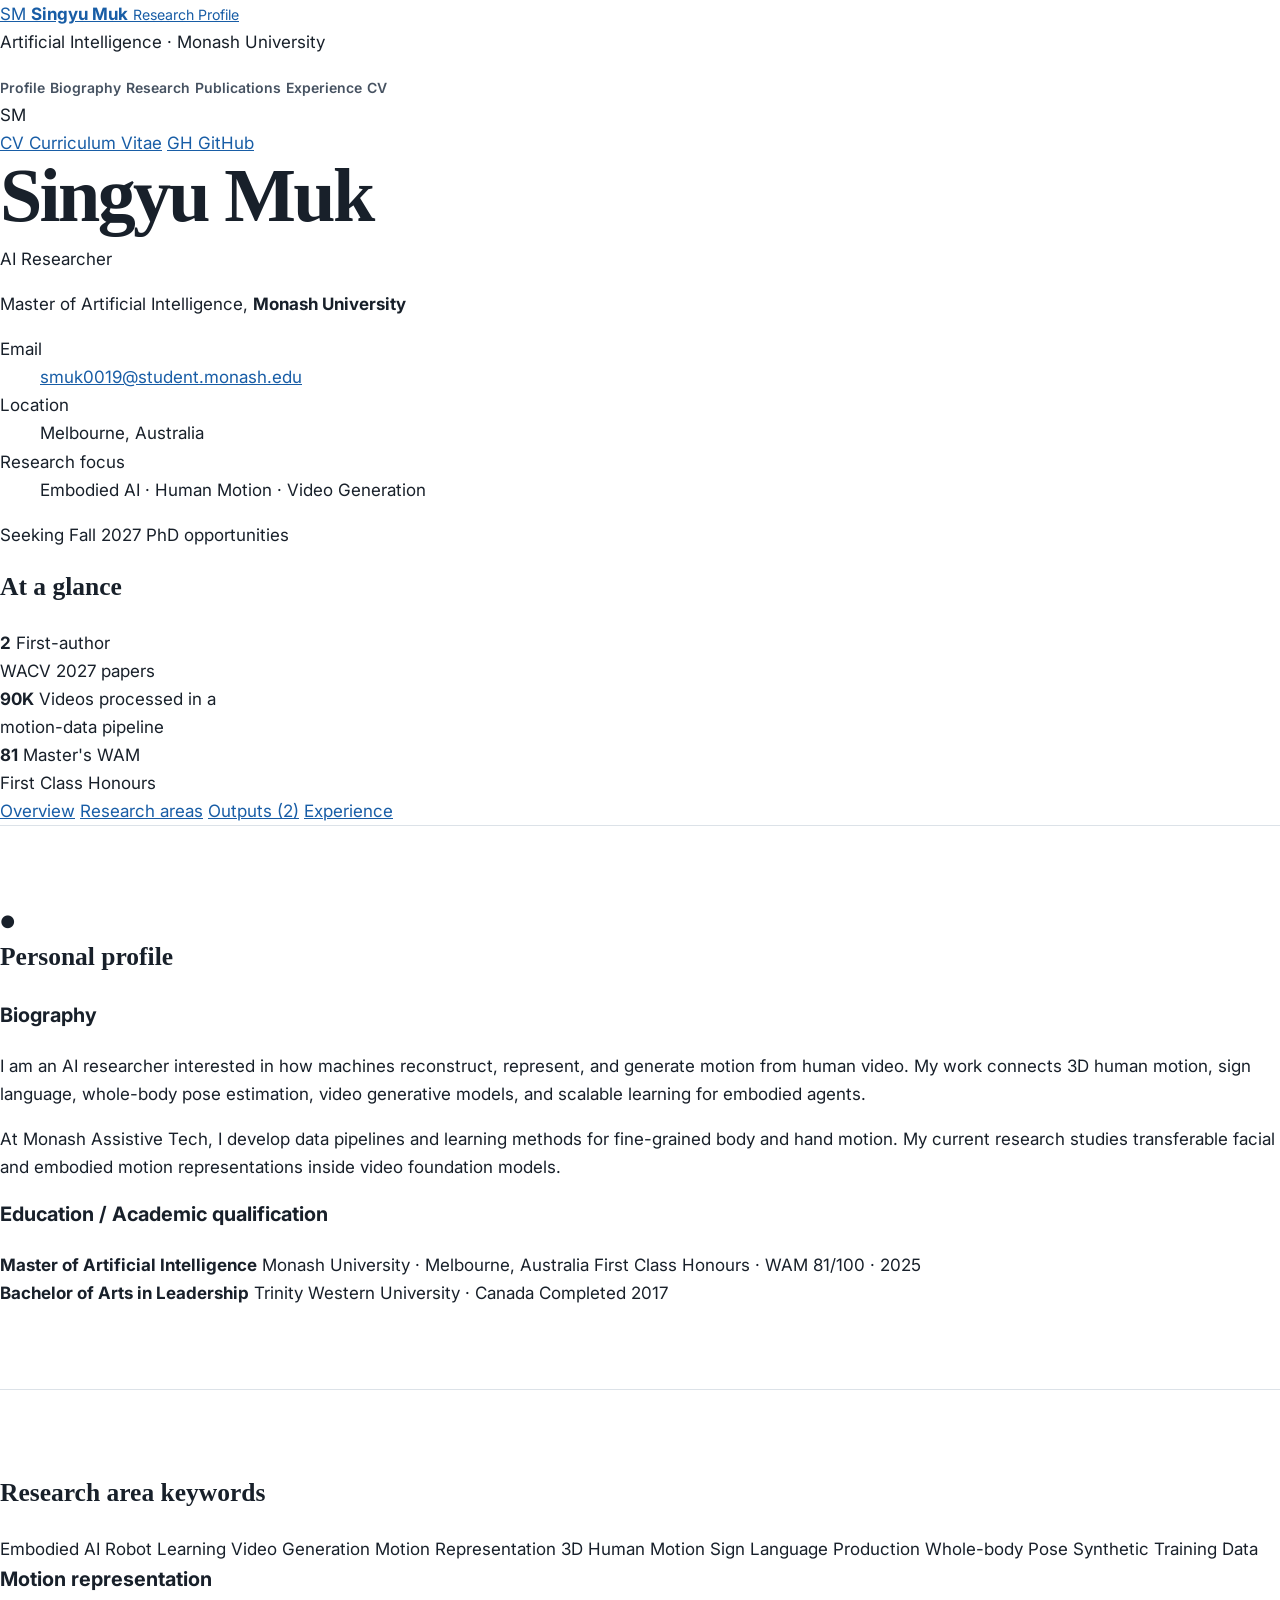
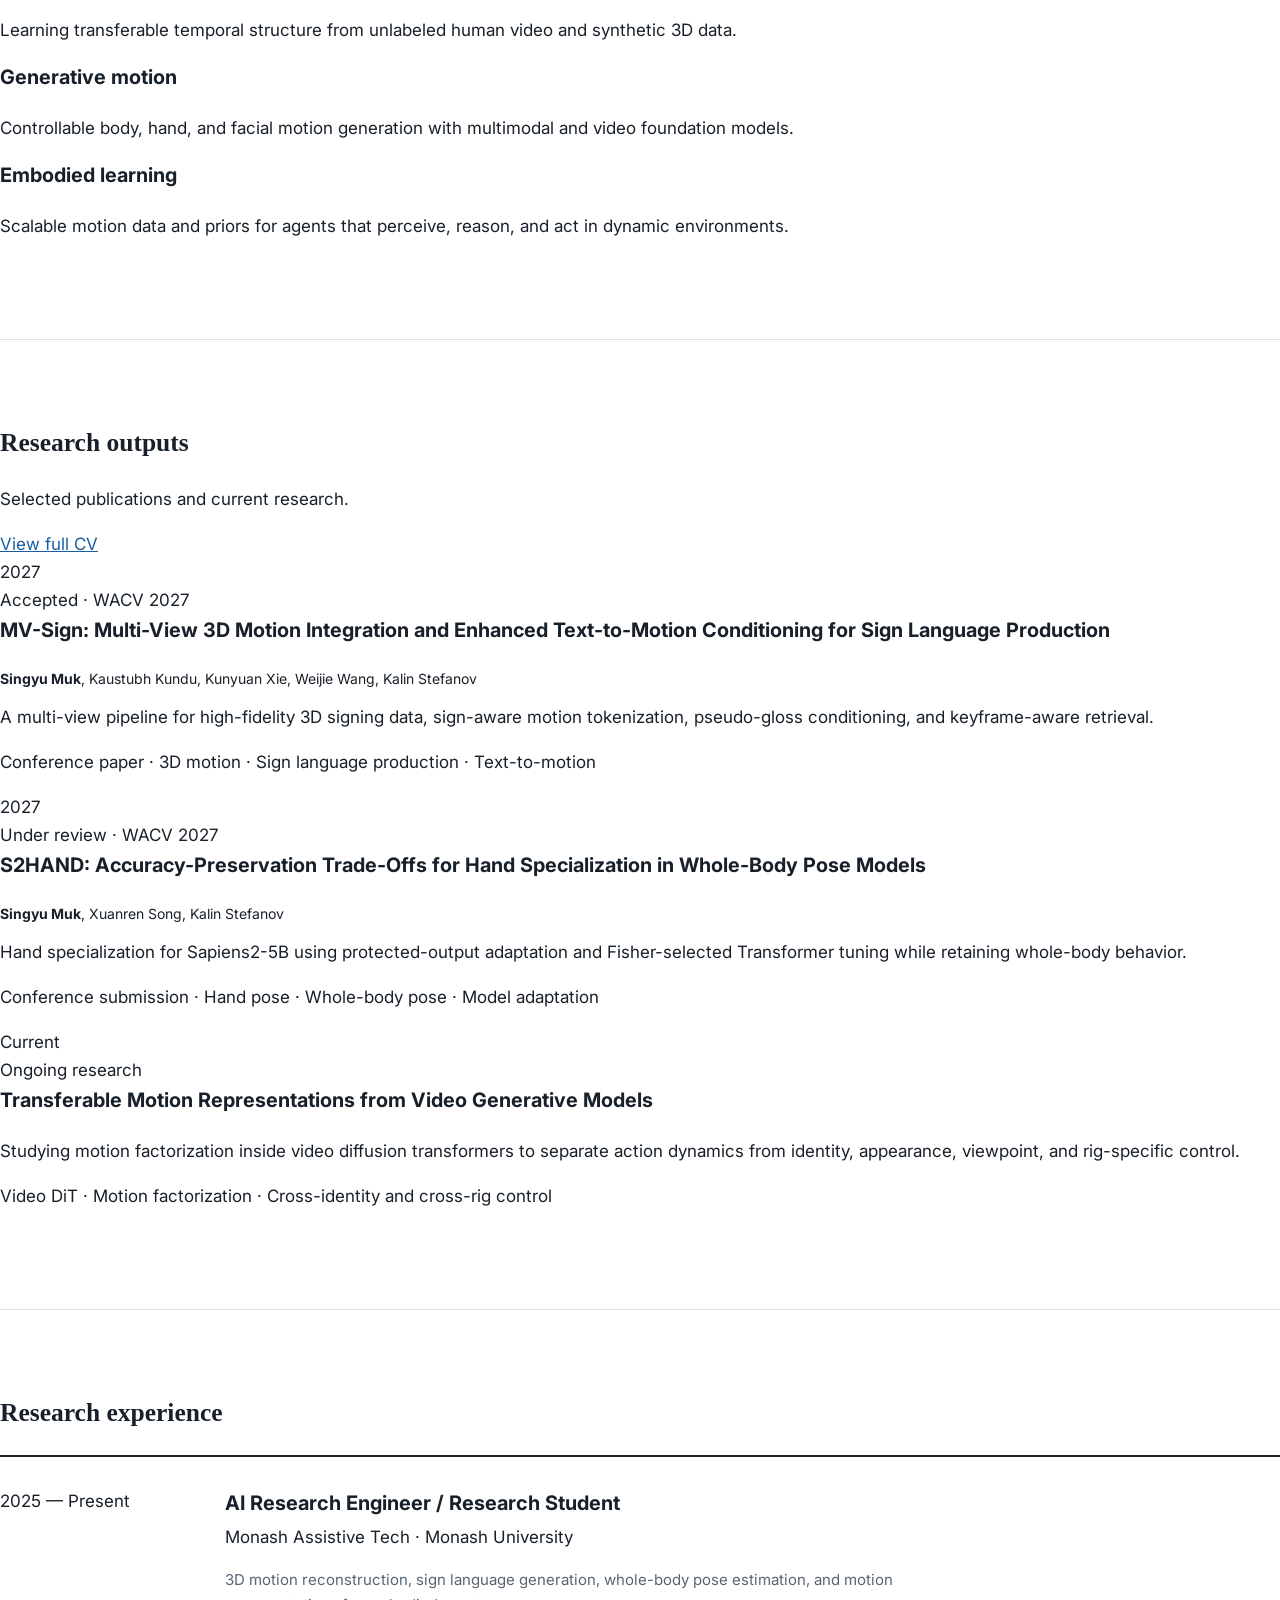
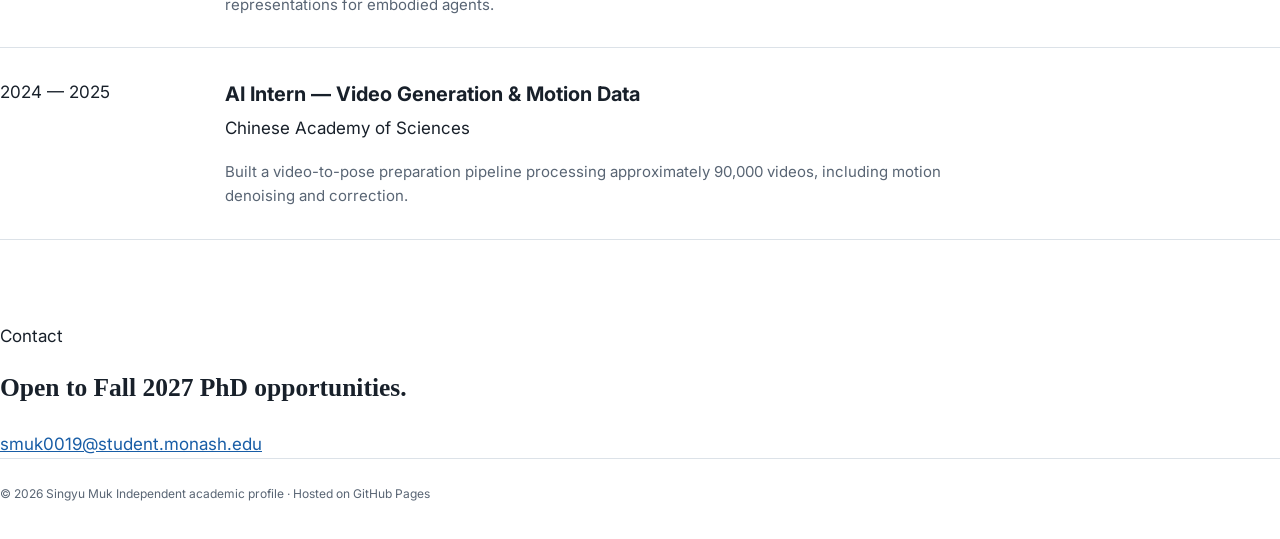
==== commit baec0236: "Adopt Monash-inspired research profile layout" ====
--- a/index.html
+++ b/index.html
@@ -3,199 +3,255 @@
 <head>
   <meta charset="utf-8">
   <meta name="viewport" content="width=device-width, initial-scale=1">
-  <meta name="description" content="Singyu Muk — research in embodied AI, human motion, video generation, and scalable robot learning.">
-  <meta name="theme-color" content="#ffffff">
-  <title>Singyu Muk | AI Researcher</title>
+  <meta name="description" content="Singyu Muk — research profile in embodied AI, motion representation, video generation, and robot learning.">
+  <meta name="theme-color" content="#075f8f">
+  <title>Singyu Muk | Research Profile</title>
   <link rel="preconnect" href="https://fonts.googleapis.com">
   <link rel="preconnect" href="https://fonts.gstatic.com" crossorigin>
-  <link href="https://fonts.googleapis.com/css2?family=Inter:wght@400;500;600;700&family=Source+Serif+4:opsz,wght@8..60,600;8..60,700&display=swap" rel="stylesheet">
-  <link rel="stylesheet" href="styles.css?v=20261005b">
+  <link href="https://fonts.googleapis.com/css2?family=Inter:wght@400;500;600;700&family=Merriweather:wght@700&display=swap" rel="stylesheet">
+  <link rel="stylesheet" href="styles.css?v=20261015">
 </head>
 <body>
-  <header class="site-header">
-    <div class="header-inner">
-      <a class="wordmark" href="#profile">Singyu Muk</a>
-      <nav aria-label="Main navigation">
-        <a href="#profile">Profile</a>
-        <a href="#research">Research</a>
-        <a href="#publications">Publications</a>
-        <a href="#experience">Experience</a>
-        <a class="nav-cv" href="Singyu_Muk_PhD_CV_Fall2027.pdf">CV ↗</a>
-      </nav>
+  <header class="brand-header">
+    <div class="wide-shell brand-inner">
+      <a href="#profile" class="brand-mark" aria-label="Singyu Muk research profile home">
+        <span class="brand-monogram">SM</span>
+        <span>
+          <strong>Singyu Muk</strong>
+          <small>Research Profile</small>
+        </span>
+      </a>
+      <p>Artificial Intelligence · Monash University</p>
     </div>
   </header>
 
+  <nav class="main-nav" aria-label="Main navigation">
+    <div class="wide-shell nav-inner">
+      <a href="#profile">Profile</a>
+      <a href="#biography">Biography</a>
+      <a href="#research">Research</a>
+      <a href="#publications">Publications</a>
+      <a href="#experience">Experience</a>
+      <a href="Singyu_Muk_PhD_CV_Fall2027.pdf">CV</a>
+    </div>
+  </nav>
+
   <main>
-    <section id="profile" class="profile section-shell">
-      <div class="profile-main">
-        <p class="section-label">Profile</p>
-        <h1>Singyu Muk</h1>
-        <p class="role">AI researcher working on motion intelligence for embodied systems.</p>
-        <p class="intro">
-          I study how machines reconstruct, represent, and generate motion from human video.
-          My research connects 3D human motion, sign language, whole-body pose estimation,
-          video generative models, and scalable learning for embodied agents.
-        </p>
-        <div class="profile-actions" aria-label="Profile links">
-          <a class="primary-action" href="Singyu_Muk_PhD_CV_Fall2027.pdf">View CV</a>
-          <a href="mailto:smuk0019@student.monash.edu">Email</a>
-          <a href="https://github.com/ronggong000" target="_blank" rel="noreferrer">GitHub</a>
-        </div>
-      </div>
-
-      <aside class="profile-summary" aria-label="Academic profile summary">
-        <h2>Academic profile</h2>
-        <dl>
-          <div>
-            <dt>Education</dt>
-            <dd>M.AI, Monash University<br><span>First Class Honours · WAM 81</span></dd>
-          </div>
-          <div>
-            <dt>Research focus</dt>
-            <dd>Embodied AI, video generation, 3D motion and robot learning</dd>
-          </div>
-          <div>
-            <dt>Current work</dt>
-            <dd>Transferable motion representations from video foundation models</dd>
-          </div>
-          <div>
-            <dt>PhD applications</dt>
-            <dd>Seeking Fall 2027 opportunities</dd>
-          </div>
-          <div>
-            <dt>Location</dt>
-            <dd>Melbourne, Australia</dd>
-          </div>
-        </dl>
-      </aside>
-    </section>
-
-    <section id="research" class="section-shell content-section">
-      <div class="section-title">
-        <p class="section-label">Research</p>
-        <h2>Research interests</h2>
-        <p>My work is organized around three connected questions.</p>
-      </div>
-
-      <div class="research-grid">
-        <article>
-          <span>01</span>
+    <section id="profile" class="profile-band">
+      <div class="wide-shell profile-grid">
+        <aside class="identity-column">
+          <div class="profile-photo" aria-label="Profile photo placeholder">SM</div>
+          <div class="quick-links" aria-label="Profile links">
+            <a href="Singyu_Muk_PhD_CV_Fall2027.pdf"><span>CV</span> Curriculum Vitae</a>
+            <a href="https://github.com/ronggong000" target="_blank" rel="noreferrer"><span>GH</span> GitHub</a>
+          </div>
+        </aside>
+
+        <div class="identity-main">
+          <h1>Singyu Muk</h1>
+          <p class="profile-title">AI Researcher</p>
+          <p class="affiliation">Master of Artificial Intelligence, <strong>Monash University</strong></p>
+
+          <dl class="contact-details">
+            <div>
+              <dt>Email</dt>
+              <dd><a href="mailto:smuk0019@student.monash.edu">smuk0019@student.monash.edu</a></dd>
+            </div>
+            <div>
+              <dt>Location</dt>
+              <dd>Melbourne, Australia</dd>
+            </div>
+            <div>
+              <dt>Research focus</dt>
+              <dd>Embodied AI · Human Motion · Video Generation</dd>
+            </div>
+          </dl>
+
+          <p class="availability"><span></span> Seeking Fall 2027 PhD opportunities</p>
+        </div>
+
+        <aside class="profile-stats" aria-label="Research profile at a glance">
+          <h2>At a glance</h2>
+          <div class="stat-row">
+            <strong>2</strong>
+            <span>First-author<br>WACV 2027 papers</span>
+          </div>
+          <div class="stat-row">
+            <strong>90K</strong>
+            <span>Videos processed in a<br>motion-data pipeline</span>
+          </div>
+          <div class="stat-row">
+            <strong>81</strong>
+            <span>Master's WAM<br>First Class Honours</span>
+          </div>
+        </aside>
+      </div>
+
+      <div class="profile-tabs">
+        <div class="wide-shell tabs-inner">
+          <a class="active" href="#biography">Overview</a>
+          <a href="#research">Research areas</a>
+          <a href="#publications">Outputs <span>(2)</span></a>
+          <a href="#experience">Experience</a>
+        </div>
+      </div>
+    </section>
+
+    <section id="biography" class="wide-shell content-section personal-profile">
+      <div class="section-heading icon-heading">
+        <span class="section-icon" aria-hidden="true">●</span>
+        <h2>Personal profile</h2>
+      </div>
+
+      <div class="profile-content-grid">
+        <article>
+          <h3>Biography</h3>
+          <p>
+            I am an AI researcher interested in how machines reconstruct, represent, and
+            generate motion from human video. My work connects 3D human motion, sign language,
+            whole-body pose estimation, video generative models, and scalable learning for
+            embodied agents.
+          </p>
+          <p>
+            At Monash Assistive Tech, I develop data pipelines and learning methods for
+            fine-grained body and hand motion. My current research studies transferable facial
+            and embodied motion representations inside video foundation models.
+          </p>
+        </article>
+
+        <article>
+          <h3>Education / Academic qualification</h3>
+          <div class="qualification">
+            <strong>Master of Artificial Intelligence</strong>
+            <span>Monash University · Melbourne, Australia</span>
+            <span>First Class Honours · WAM 81/100 · 2025</span>
+          </div>
+          <div class="qualification">
+            <strong>Bachelor of Arts in Leadership</strong>
+            <span>Trinity Western University · Canada</span>
+            <span>Completed 2017</span>
+          </div>
+        </article>
+      </div>
+    </section>
+
+    <section id="research" class="wide-shell content-section">
+      <div class="section-heading">
+        <h2>Research area keywords</h2>
+      </div>
+      <div class="keyword-list" aria-label="Research keywords">
+        <span>Embodied AI</span>
+        <span>Robot Learning</span>
+        <span>Video Generation</span>
+        <span>Motion Representation</span>
+        <span>3D Human Motion</span>
+        <span>Sign Language Production</span>
+        <span>Whole-body Pose</span>
+        <span>Synthetic Training Data</span>
+      </div>
+
+      <div class="research-areas">
+        <article>
           <h3>Motion representation</h3>
-          <p>How can models learn transferable temporal structure from unlabeled human video and synthetic 3D data?</p>
-        </article>
-        <article>
-          <span>02</span>
-          <h3>Motion generation</h3>
-          <p>How can we generate controllable body, hand, and facial motion while preserving fine-grained behavior?</p>
-        </article>
-        <article>
-          <span>03</span>
+          <p>Learning transferable temporal structure from unlabeled human video and synthetic 3D data.</p>
+        </article>
+        <article>
+          <h3>Generative motion</h3>
+          <p>Controllable body, hand, and facial motion generation with multimodal and video foundation models.</p>
+        </article>
+        <article>
           <h3>Embodied learning</h3>
-          <p>How can human motion and video provide scalable training signals for agents that perceive and act?</p>
-        </article>
-      </div>
-    </section>
-
-    <section id="publications" class="section-shell content-section">
-      <div class="section-title">
-        <p class="section-label">Publications</p>
-        <h2>Selected research</h2>
-        <p>Peer-reviewed and ongoing work in human motion, pose estimation, and embodied intelligence.</p>
-      </div>
-
-      <div class="publication-list">
-        <article class="publication">
-          <div class="publication-index">01</div>
-          <div class="publication-body">
-            <div class="publication-meta">
-              <span class="status accepted">Accepted</span>
-              <span>WACV 2027</span>
-            </div>
+          <p>Scalable motion data and priors for agents that perceive, reason, and act in dynamic environments.</p>
+        </article>
+      </div>
+    </section>
+
+    <section id="publications" class="wide-shell content-section">
+      <div class="section-heading section-heading-row">
+        <div>
+          <h2>Research outputs</h2>
+          <p>Selected publications and current research.</p>
+        </div>
+        <a class="outline-link" href="Singyu_Muk_PhD_CV_Fall2027.pdf">View full CV</a>
+      </div>
+
+      <div class="output-list">
+        <article class="output-item">
+          <div class="output-year">2027</div>
+          <div>
+            <div class="output-status accepted">Accepted · WACV 2027</div>
             <h3>MV-Sign: Multi-View 3D Motion Integration and Enhanced Text-to-Motion Conditioning for Sign Language Production</h3>
             <p class="authors"><strong>Singyu Muk</strong>, Kaustubh Kundu, Kunyuan Xie, Weijie Wang, Kalin Stefanov</p>
-            <p class="publication-description">
-              A multi-view pipeline for high-fidelity 3D signing data, combined with sign-aware
-              motion tokenization, pseudo-gloss conditioning, and keyframe-aware retrieval.
-            </p>
-            <p class="topics">3D motion · Sign language production · SMPL-X · Text-to-motion</p>
-          </div>
-        </article>
-
-        <article class="publication">
-          <div class="publication-index">02</div>
-          <div class="publication-body">
-            <div class="publication-meta">
-              <span class="status review">Under review</span>
-              <span>WACV 2027</span>
-            </div>
+            <p>A multi-view pipeline for high-fidelity 3D signing data, sign-aware motion tokenization, pseudo-gloss conditioning, and keyframe-aware retrieval.</p>
+            <p class="output-type">Conference paper · 3D motion · Sign language production · Text-to-motion</p>
+          </div>
+        </article>
+
+        <article class="output-item">
+          <div class="output-year">2027</div>
+          <div>
+            <div class="output-status review">Under review · WACV 2027</div>
             <h3>S2HAND: Accuracy-Preservation Trade-Offs for Hand Specialization in Whole-Body Pose Models</h3>
             <p class="authors"><strong>Singyu Muk</strong>, Xuanren Song, Kalin Stefanov</p>
-            <p class="publication-description">
-              Hand specialization for Sapiens2-5B using protected-output adaptation and
-              Fisher-selected Transformer tuning while retaining whole-body behavior.
-            </p>
-            <p class="topics">Hand pose · Whole-body pose · Foundation-model adaptation</p>
-          </div>
-        </article>
-
-        <article class="publication ongoing-publication">
-          <div class="publication-index">03</div>
-          <div class="publication-body">
-            <div class="publication-meta">
-              <span class="status ongoing">Ongoing</span>
-              <span>Current research</span>
-            </div>
+            <p>Hand specialization for Sapiens2-5B using protected-output adaptation and Fisher-selected Transformer tuning while retaining whole-body behavior.</p>
+            <p class="output-type">Conference submission · Hand pose · Whole-body pose · Model adaptation</p>
+          </div>
+        </article>
+
+        <article class="output-item current-work">
+          <div class="output-year">Current</div>
+          <div>
+            <div class="output-status ongoing">Ongoing research</div>
             <h3>Transferable Motion Representations from Video Generative Models</h3>
-            <p class="publication-description">
-              Studying motion factorization in video diffusion transformers to separate action
-              dynamics from identity, appearance, viewpoint, and rig-specific control.
-            </p>
-            <p class="topics">Video DiT · Motion factorization · Cross-identity and cross-rig control</p>
-          </div>
-        </article>
-      </div>
-    </section>
-
-    <section id="experience" class="section-shell content-section">
-      <div class="section-title">
-        <p class="section-label">Experience</p>
+            <p>Studying motion factorization inside video diffusion transformers to separate action dynamics from identity, appearance, viewpoint, and rig-specific control.</p>
+            <p class="output-type">Video DiT · Motion factorization · Cross-identity and cross-rig control</p>
+          </div>
+        </article>
+      </div>
+    </section>
+
+    <section id="experience" class="wide-shell content-section">
+      <div class="section-heading">
         <h2>Research experience</h2>
       </div>
-
       <div class="experience-list">
         <article>
-          <div class="experience-date">2025 — Present</div>
+          <time>2025 — Present</time>
           <div>
             <h3>AI Research Engineer / Research Student</h3>
-            <p class="institution">Monash Assistive Tech · Monash University</p>
-            <p>Research on 3D motion reconstruction, sign language generation, whole-body pose estimation, and motion representations for embodied agents.</p>
-          </div>
-        </article>
-        <article>
-          <div class="experience-date">2024 — 2025</div>
+            <p class="organisation">Monash Assistive Tech · Monash University</p>
+            <p>3D motion reconstruction, sign language generation, whole-body pose estimation, and motion representations for embodied agents.</p>
+          </div>
+        </article>
+        <article>
+          <time>2024 — 2025</time>
           <div>
             <h3>AI Intern — Video Generation & Motion Data</h3>
-            <p class="institution">Chinese Academy of Sciences</p>
-            <p>Built a video-to-pose data pipeline processing approximately 90,000 videos, with motion denoising and correction for large-scale training data.</p>
-          </div>
-        </article>
-      </div>
-    </section>
-
-    <section class="contact section-shell">
-      <div>
-        <p class="section-label">Contact</p>
-        <h2>Open to Fall 2027 PhD opportunities.</h2>
-      </div>
-      <a href="mailto:smuk0019@student.monash.edu">smuk0019@student.monash.edu ↗</a>
+            <p class="organisation">Chinese Academy of Sciences</p>
+            <p>Built a video-to-pose preparation pipeline processing approximately 90,000 videos, including motion denoising and correction.</p>
+          </div>
+        </article>
+      </div>
+    </section>
+
+    <section class="contact-band">
+      <div class="wide-shell contact-inner">
+        <div>
+          <p>Contact</p>
+          <h2>Open to Fall 2027 PhD opportunities.</h2>
+        </div>
+        <a href="mailto:smuk0019@student.monash.edu">smuk0019@student.monash.edu</a>
+      </div>
     </section>
   </main>
 
-  <footer class="site-footer section-shell">
-    <span>© <span id="year"></span> Singyu Muk</span>
-    <span>Last updated October 2026</span>
+  <footer class="site-footer">
+    <div class="wide-shell">
+      <span>© <span id="year"></span> Singyu Muk</span>
+      <span>Independent academic profile · Hosted on GitHub Pages</span>
+    </div>
   </footer>
 
-  <script src="script.js?v=20261005b"></script>
+  <script src="script.js?v=20261015"></script>
 </body>
 </html>
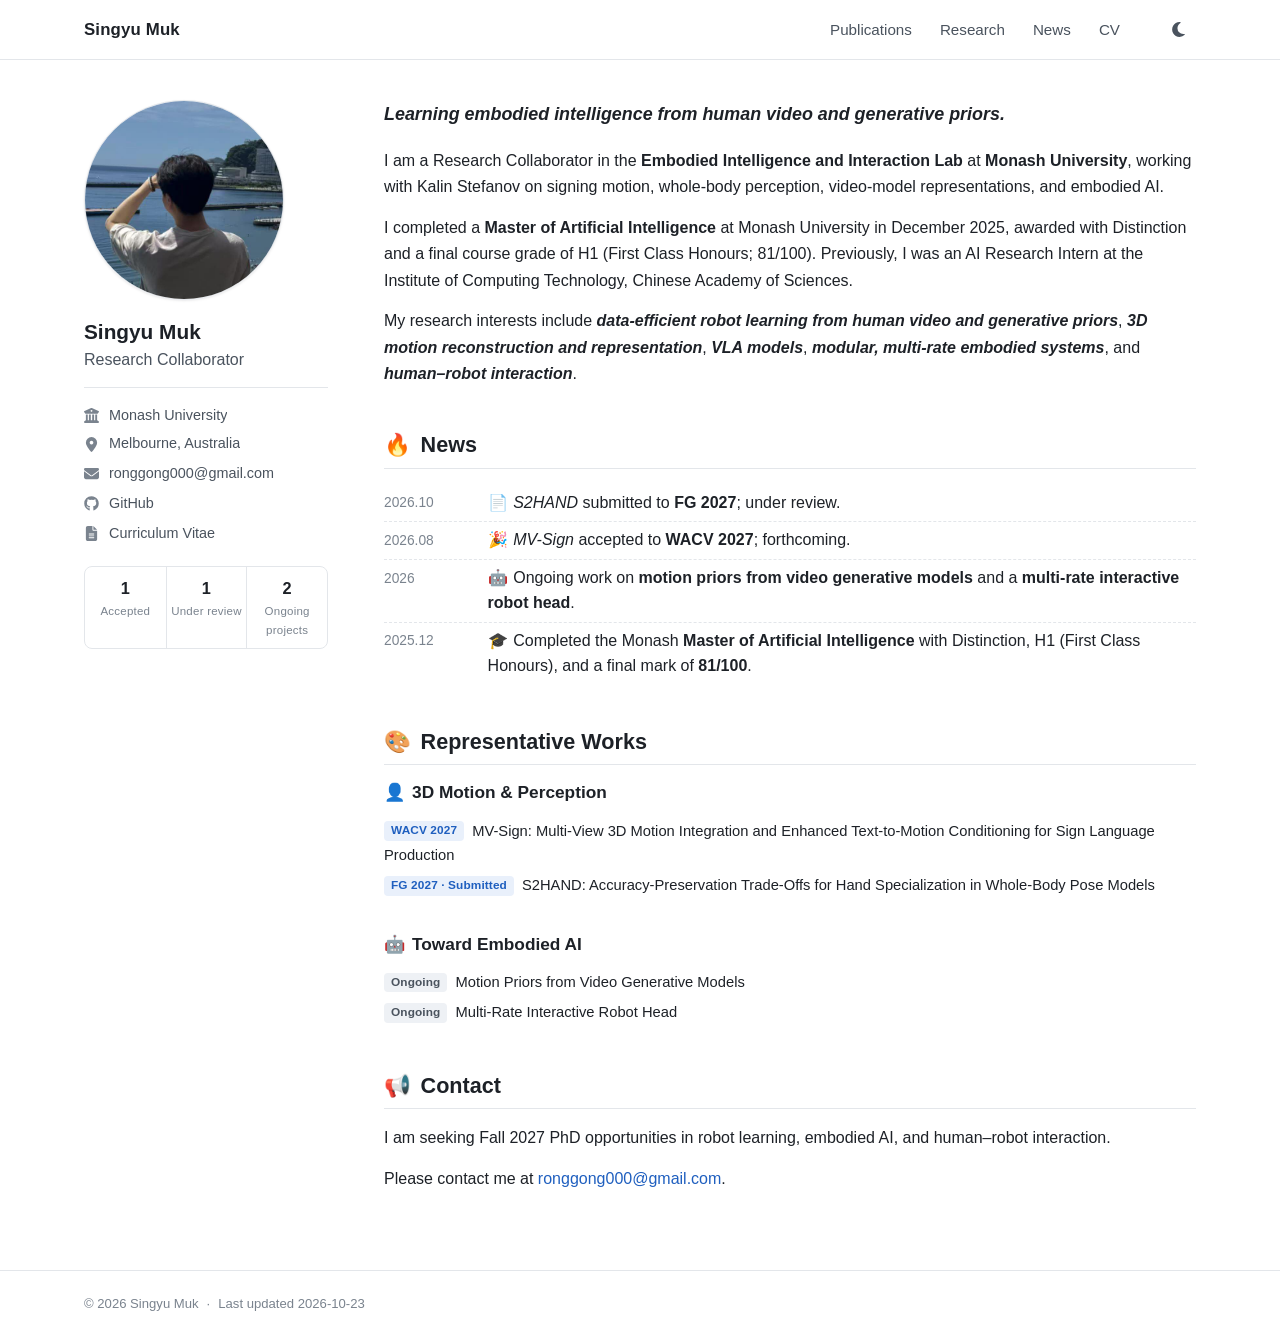
==== commit fda08c07: "Match Fan Tang homepage layout and update Singyu Muk profile" ====
--- a/index.html
+++ b/index.html
@@ -1,257 +1 @@
-<!doctype html>
-<html lang="en">
-<head>
-  <meta charset="utf-8">
-  <meta name="viewport" content="width=device-width, initial-scale=1">
-  <meta name="description" content="Singyu Muk — research profile in embodied AI, motion representation, video generation, and robot learning.">
-  <meta name="theme-color" content="#075f8f">
-  <title>Singyu Muk | Research Profile</title>
-  <link rel="preconnect" href="https://fonts.googleapis.com">
-  <link rel="preconnect" href="https://fonts.gstatic.com" crossorigin>
-  <link href="https://fonts.googleapis.com/css2?family=Inter:wght@400;500;600;700&family=Merriweather:wght@700&display=swap" rel="stylesheet">
-  <link rel="stylesheet" href="styles.css?v=20261015">
-</head>
-<body>
-  <header class="brand-header">
-    <div class="wide-shell brand-inner">
-      <a href="#profile" class="brand-mark" aria-label="Singyu Muk research profile home">
-        <span class="brand-monogram">SM</span>
-        <span>
-          <strong>Singyu Muk</strong>
-          <small>Research Profile</small>
-        </span>
-      </a>
-      <p>Artificial Intelligence · Monash University</p>
-    </div>
-  </header>
-
-  <nav class="main-nav" aria-label="Main navigation">
-    <div class="wide-shell nav-inner">
-      <a href="#profile">Profile</a>
-      <a href="#biography">Biography</a>
-      <a href="#research">Research</a>
-      <a href="#publications">Publications</a>
-      <a href="#experience">Experience</a>
-      <a href="Singyu_Muk_PhD_CV_Fall2027.pdf">CV</a>
-    </div>
-  </nav>
-
-  <main>
-    <section id="profile" class="profile-band">
-      <div class="wide-shell profile-grid">
-        <aside class="identity-column">
-          <div class="profile-photo" aria-label="Profile photo placeholder">SM</div>
-          <div class="quick-links" aria-label="Profile links">
-            <a href="Singyu_Muk_PhD_CV_Fall2027.pdf"><span>CV</span> Curriculum Vitae</a>
-            <a href="https://github.com/ronggong000" target="_blank" rel="noreferrer"><span>GH</span> GitHub</a>
-          </div>
-        </aside>
-
-        <div class="identity-main">
-          <h1>Singyu Muk</h1>
-          <p class="profile-title">AI Researcher</p>
-          <p class="affiliation">Master of Artificial Intelligence, <strong>Monash University</strong></p>
-
-          <dl class="contact-details">
-            <div>
-              <dt>Email</dt>
-              <dd><a href="mailto:smuk0019@student.monash.edu">smuk0019@student.monash.edu</a></dd>
-            </div>
-            <div>
-              <dt>Location</dt>
-              <dd>Melbourne, Australia</dd>
-            </div>
-            <div>
-              <dt>Research focus</dt>
-              <dd>Embodied AI · Human Motion · Video Generation</dd>
-            </div>
-          </dl>
-
-          <p class="availability"><span></span> Seeking Fall 2027 PhD opportunities</p>
-        </div>
-
-        <aside class="profile-stats" aria-label="Research profile at a glance">
-          <h2>At a glance</h2>
-          <div class="stat-row">
-            <strong>2</strong>
-            <span>First-author<br>WACV 2027 papers</span>
-          </div>
-          <div class="stat-row">
-            <strong>90K</strong>
-            <span>Videos processed in a<br>motion-data pipeline</span>
-          </div>
-          <div class="stat-row">
-            <strong>81</strong>
-            <span>Master's WAM<br>First Class Honours</span>
-          </div>
-        </aside>
-      </div>
-
-      <div class="profile-tabs">
-        <div class="wide-shell tabs-inner">
-          <a class="active" href="#biography">Overview</a>
-          <a href="#research">Research areas</a>
-          <a href="#publications">Outputs <span>(2)</span></a>
-          <a href="#experience">Experience</a>
-        </div>
-      </div>
-    </section>
-
-    <section id="biography" class="wide-shell content-section personal-profile">
-      <div class="section-heading icon-heading">
-        <span class="section-icon" aria-hidden="true">●</span>
-        <h2>Personal profile</h2>
-      </div>
-
-      <div class="profile-content-grid">
-        <article>
-          <h3>Biography</h3>
-          <p>
-            I am an AI researcher interested in how machines reconstruct, represent, and
-            generate motion from human video. My work connects 3D human motion, sign language,
-            whole-body pose estimation, video generative models, and scalable learning for
-            embodied agents.
-          </p>
-          <p>
-            At Monash Assistive Tech, I develop data pipelines and learning methods for
-            fine-grained body and hand motion. My current research studies transferable facial
-            and embodied motion representations inside video foundation models.
-          </p>
-        </article>
-
-        <article>
-          <h3>Education / Academic qualification</h3>
-          <div class="qualification">
-            <strong>Master of Artificial Intelligence</strong>
-            <span>Monash University · Melbourne, Australia</span>
-            <span>First Class Honours · WAM 81/100 · 2025</span>
-          </div>
-          <div class="qualification">
-            <strong>Bachelor of Arts in Leadership</strong>
-            <span>Trinity Western University · Canada</span>
-            <span>Completed 2017</span>
-          </div>
-        </article>
-      </div>
-    </section>
-
-    <section id="research" class="wide-shell content-section">
-      <div class="section-heading">
-        <h2>Research area keywords</h2>
-      </div>
-      <div class="keyword-list" aria-label="Research keywords">
-        <span>Embodied AI</span>
-        <span>Robot Learning</span>
-        <span>Video Generation</span>
-        <span>Motion Representation</span>
-        <span>3D Human Motion</span>
-        <span>Sign Language Production</span>
-        <span>Whole-body Pose</span>
-        <span>Synthetic Training Data</span>
-      </div>
-
-      <div class="research-areas">
-        <article>
-          <h3>Motion representation</h3>
-          <p>Learning transferable temporal structure from unlabeled human video and synthetic 3D data.</p>
-        </article>
-        <article>
-          <h3>Generative motion</h3>
-          <p>Controllable body, hand, and facial motion generation with multimodal and video foundation models.</p>
-        </article>
-        <article>
-          <h3>Embodied learning</h3>
-          <p>Scalable motion data and priors for agents that perceive, reason, and act in dynamic environments.</p>
-        </article>
-      </div>
-    </section>
-
-    <section id="publications" class="wide-shell content-section">
-      <div class="section-heading section-heading-row">
-        <div>
-          <h2>Research outputs</h2>
-          <p>Selected publications and current research.</p>
-        </div>
-        <a class="outline-link" href="Singyu_Muk_PhD_CV_Fall2027.pdf">View full CV</a>
-      </div>
-
-      <div class="output-list">
-        <article class="output-item">
-          <div class="output-year">2027</div>
-          <div>
-            <div class="output-status accepted">Accepted · WACV 2027</div>
-            <h3>MV-Sign: Multi-View 3D Motion Integration and Enhanced Text-to-Motion Conditioning for Sign Language Production</h3>
-            <p class="authors"><strong>Singyu Muk</strong>, Kaustubh Kundu, Kunyuan Xie, Weijie Wang, Kalin Stefanov</p>
-            <p>A multi-view pipeline for high-fidelity 3D signing data, sign-aware motion tokenization, pseudo-gloss conditioning, and keyframe-aware retrieval.</p>
-            <p class="output-type">Conference paper · 3D motion · Sign language production · Text-to-motion</p>
-          </div>
-        </article>
-
-        <article class="output-item">
-          <div class="output-year">2027</div>
-          <div>
-            <div class="output-status review">Under review · WACV 2027</div>
-            <h3>S2HAND: Accuracy-Preservation Trade-Offs for Hand Specialization in Whole-Body Pose Models</h3>
-            <p class="authors"><strong>Singyu Muk</strong>, Xuanren Song, Kalin Stefanov</p>
-            <p>Hand specialization for Sapiens2-5B using protected-output adaptation and Fisher-selected Transformer tuning while retaining whole-body behavior.</p>
-            <p class="output-type">Conference submission · Hand pose · Whole-body pose · Model adaptation</p>
-          </div>
-        </article>
-
-        <article class="output-item current-work">
-          <div class="output-year">Current</div>
-          <div>
-            <div class="output-status ongoing">Ongoing research</div>
-            <h3>Transferable Motion Representations from Video Generative Models</h3>
-            <p>Studying motion factorization inside video diffusion transformers to separate action dynamics from identity, appearance, viewpoint, and rig-specific control.</p>
-            <p class="output-type">Video DiT · Motion factorization · Cross-identity and cross-rig control</p>
-          </div>
-        </article>
-      </div>
-    </section>
-
-    <section id="experience" class="wide-shell content-section">
-      <div class="section-heading">
-        <h2>Research experience</h2>
-      </div>
-      <div class="experience-list">
-        <article>
-          <time>2025 — Present</time>
-          <div>
-            <h3>AI Research Engineer / Research Student</h3>
-            <p class="organisation">Monash Assistive Tech · Monash University</p>
-            <p>3D motion reconstruction, sign language generation, whole-body pose estimation, and motion representations for embodied agents.</p>
-          </div>
-        </article>
-        <article>
-          <time>2024 — 2025</time>
-          <div>
-            <h3>AI Intern — Video Generation & Motion Data</h3>
-            <p class="organisation">Chinese Academy of Sciences</p>
-            <p>Built a video-to-pose preparation pipeline processing approximately 90,000 videos, including motion denoising and correction.</p>
-          </div>
-        </article>
-      </div>
-    </section>
-
-    <section class="contact-band">
-      <div class="wide-shell contact-inner">
-        <div>
-          <p>Contact</p>
-          <h2>Open to Fall 2027 PhD opportunities.</h2>
-        </div>
-        <a href="mailto:smuk0019@student.monash.edu">smuk0019@student.monash.edu</a>
-      </div>
-    </section>
-  </main>
-
-  <footer class="site-footer">
-    <div class="wide-shell">
-      <span>© <span id="year"></span> Singyu Muk</span>
-      <span>Independent academic profile · Hosted on GitHub Pages</span>
-    </div>
-  </footer>
-
-  <script src="script.js?v=20261015"></script>
-</body>
-</html>
+<!doctype html><html lang="en"><head><meta charset="utf-8"><meta name="viewport" content="width=device-width, initial-scale=1"><title>Singyu Muk</title><meta name="description" content="Singyu Muk — robot learning, human motion, video generative priors, and human–robot interaction."><meta name="author" content="Singyu Muk"><link rel="stylesheet" href="/assets/style.css?v=20261023"><script>(function(){try{var t=localStorage.getItem('theme');if(t)document.documentElement.setAttribute('data-theme',t)}catch(e){}})();</script></head><body class="page-home"><svg xmlns="http://www.w3.org/2000/svg" style="display:none" aria-hidden="true"><!-- Icons: Font Awesome Free 6.5.2, CC BY 4.0, https://fontawesome.com/license/free --><symbol id="i-envelope" viewBox="0 0 512 512"><path d="M48 64Q28 65 14 78Q1 92 0 112Q1 136 19 150L237 314Q256 326 275 314L493 150Q511 136 512 112Q511 92 498 78Q484 65 464 64H48ZM0 176V384V176V384Q1 411 19 429Q37 447 64 448H448Q475 447 493 429Q511 411 512 384V176L294 339Q277 352 256 352Q235 352 218 339L0 176Z"/></symbol><symbol id="i-location-dot" viewBox="0 0 384 512"><path d="M216 499Q243 466 282 410Q321 355 352 296Q382 237 384 192Q382 110 328 56Q274 2 192 0Q110 2 56 56Q2 110 0 192Q2 237 32 296Q63 355 102 410Q141 466 168 499Q178 511 192 511Q206 511 216 499ZM192 128Q228 129 247 160Q265 192 247 224Q228 255 192 256Q156 255 137 224Q119 192 137 160Q156 129 192 128Z"/></symbol><symbol id="i-building-columns" viewBox="0 0 512 512"><path d="M243 3 19 99 243 3 19 99Q-3 110 1 134Q7 158 32 160V168Q34 190 56 192H456Q478 190 480 168V160Q505 158 511 134Q515 110 493 99L269 3Q256 -3 243 3ZM128 224H64H128H64V420Q63 421 62 421L14 453Q-4 467 1 489Q9 511 32 512H480Q503 511 511 489Q516 467 498 453L450 421Q449 421 449 421Q448 421 448 420V224H384V416H344V224H280V416H232V224H168V416H128V224ZM256 64Q270 64 279 73Q288 82 288 96Q288 110 279 119Q270 128 256 128Q242 128 233 119Q224 110 224 96Q224 82 233 73Q242 64 256 64Z"/></symbol><symbol id="i-moon" viewBox="0 0 384 512"><path d="M224 32Q161 33 111 63Q60 92 30 143Q1 193 0 256Q1 319 31 369Q60 420 111 449Q161 479 224 480Q317 478 379 417Q387 408 382 398Q377 388 365 389Q351 392 335 392Q261 390 211 340Q162 291 160 216Q160 166 184 126Q209 86 249 63Q259 57 257 45Q254 35 242 33Q233 32 223 32Z"/></symbol><symbol id="i-sun" viewBox="0 0 512 512"><path d="M362 1Q369 5 371 13L391 121L499 141Q507 143 511 150Q514 158 509 166L447 256L509 346Q514 354 511 362Q507 369 499 371L391 391L371 499Q369 507 362 511Q354 514 346 509L256 447L166 509Q158 514 151 511Q143 507 141 499L121 391L13 371Q5 369 1 362Q-2 354 3 346L65 256L3 166Q-2 158 1 151Q5 143 13 141L121 121L141 13Q143 5 151 1Q158 -2 166 3L256 65L346 3Q354 -2 362 1ZM160 256Q160 230 173 208Q186 186 208 173Q231 160 256 160Q281 160 304 173Q326 186 339 208Q352 230 352 256Q352 282 339 304Q326 326 304 339Q281 352 256 352Q231 352 208 339Q186 326 173 304Q160 282 160 256ZM384 256Q384 221 367 192Q350 163 320 145Q290 128 256 128Q222 128 192 145Q162 163 145 192Q128 221 128 256Q128 291 145 320Q162 349 192 367Q222 384 256 384Q290 384 320 367Q350 349 367 320Q384 291 384 256Z"/></symbol><symbol id="i-file-lines" viewBox="0 0 384 512"><path d="M64 0Q37 1 19 19Q1 37 0 64V448Q1 475 19 493Q37 511 64 512H320Q347 511 365 493Q383 475 384 448V160H256Q242 160 233 151Q224 142 224 128V0H64ZM256 0V128V0V128H384L256 0ZM112 256H272H112H272Q287 257 288 272Q287 287 272 288H112Q97 287 96 272Q97 257 112 256ZM112 320H272H112H272Q287 321 288 336Q287 351 272 352H112Q97 351 96 336Q97 321 112 320ZM112 384H272H112H272Q287 385 288 400Q287 415 272 416H112Q97 415 96 400Q97 385 112 384Z"/></symbol><symbol id="i-bars" viewBox="0 0 448 512"><path d="M0 96Q0 82 9 73Q18 64 32 64H416Q430 64 439 73Q448 82 448 96Q448 110 439 119Q430 128 416 128H32Q18 128 9 119Q0 110 0 96ZM0 256Q0 242 9 233Q18 224 32 224H416Q430 224 439 233Q448 242 448 256Q448 270 439 279Q430 288 416 288H32Q18 288 9 279Q0 270 0 256ZM448 416Q448 430 439 439Q430 448 416 448H32Q18 448 9 439Q0 430 0 416Q0 402 9 393Q18 384 32 384H416Q430 384 439 393Q448 402 448 416Z"/></symbol><symbol id="i-github" viewBox="0 0 496 512"><path d="M166 397Q165 401 161 401Q155 401 155 397Q156 394 160 394Q165 394 166 397ZM135 393Q134 396 139 398Q144 399 145 396Q146 392 141 391Q136 390 135 393ZM179 391Q174 392 174 396Q175 399 180 399Q185 397 185 394Q184 391 179 391ZM245 8Q138 10 70 78Q2 146 0 252Q1 337 47 401Q93 465 170 491Q188 492 187 479Q187 475 187 464Q187 441 187 418Q185 418 168 420Q150 421 130 416Q110 410 102 388Q102 386 94 372Q86 359 74 351Q72 350 66 343Q59 337 76 336Q77 335 90 340Q103 344 114 362Q132 389 153 389Q175 389 187 383Q191 359 203 349Q159 347 126 327Q93 308 91 238Q91 218 97 205Q102 192 114 180Q112 174 110 156Q108 138 117 112Q135 109 159 123Q184 136 186 139Q186 139 186 139Q216 130 249 130Q281 130 312 139Q312 138 325 130Q337 122 353 116Q369 109 381 112Q390 138 388 156Q386 174 383 180Q395 192 402 205Q409 218 409 238Q408 286 392 309Q375 331 349 339Q323 347 294 349Q310 360 311 395Q311 432 311 461Q311 474 311 479Q310 492 328 491Q404 465 450 401Q495 337 496 252Q495 182 462 127Q428 72 372 40Q315 9 245 8ZM97 353Q95 355 98 358Q101 361 103 359Q105 357 102 354Q100 351 97 353ZM86 345Q86 347 89 349Q92 350 93 348Q94 346 91 344Q88 343 86 345ZM119 380Q117 383 120 387Q124 390 127 388Q128 385 125 381Q121 378 119 380ZM107 366Q105 368 107 372Q110 375 113 374Q115 372 113 368Q110 364 107 366Z"/></symbol></svg><a class="skip-link" href="#main">Skip to content</a><header class="masthead"><div class="container masthead-inner"><a class="site-title" href="/">Singyu Muk</a><nav class="nav" id="site-nav" aria-label="Main"><a href="/publications/">Publications</a><a href="/research/">Research</a><a href="/news/">News</a><a href="/cv/">CV</a></nav><div class="masthead-actions"><button class="icon-btn theme-toggle" type="button" aria-label="Toggle dark mode" title="Toggle dark mode"><svg class="icon show-light" aria-hidden="true"><use href="#i-moon"/></svg><svg class="icon show-dark" aria-hidden="true"><use href="#i-sun"/></svg></button><button class="icon-btn nav-toggle" type="button" aria-label="Menu" aria-controls="site-nav" aria-expanded="false"><svg class="icon" aria-hidden="true"><use href="#i-bars"/></svg></button></div></div></header><div class="container layout"><aside class="sidebar"><div class="profile"><a class="avatar-link" href="/"><img class="avatar" src="/images/avatar.png" alt="Singyu Muk" width="240" height="240"></a><div class="profile-id"><p class="profile-name">Singyu Muk</p><p class="profile-position">Research Collaborator</p></div></div><ul class="profile-meta"><li class="wrap"><svg class="icon" aria-hidden="true"><use href="#i-building-columns"/></svg><span>Monash University</span></li><li class=""><svg class="icon" aria-hidden="true"><use href="#i-location-dot"/></svg><span>Melbourne, Australia</span></li><li class=""><svg class="icon" aria-hidden="true"><use href="#i-envelope"/></svg><a href="mailto:ronggong000@gmail.com">ronggong000@gmail.com</a></li><li class=""><svg class="icon" aria-hidden="true"><use href="#i-github"/></svg><a href="https://github.com/ronggong000" rel="me noopener">GitHub</a></li><li class=""><svg class="icon" aria-hidden="true"><use href="#i-file-lines"/></svg><a href="/cv/">Curriculum Vitae</a></li></ul><a class="profile-stats" href="/publications/" title="Publication and manuscript status"><span><strong>1</strong>Accepted</span><span><strong>1</strong>Under review</span><span><strong>2</strong>Ongoing projects</span></a></aside><main class="content" id="main"><p class="tagline">Learning embodied intelligence from human video and generative priors.</p><div class="prose intro"><p>I am a Research Collaborator in the <strong>Embodied Intelligence and Interaction Lab</strong> at <strong>Monash University</strong>, working with Kalin Stefanov on signing motion, whole-body perception, video-model representations, and embodied AI.</p><p>I completed a <strong>Master of Artificial Intelligence</strong> at Monash University in December 2025, awarded with Distinction and a final course grade of H1 (First Class Honours; 81/100). Previously, I was an AI Research Intern at the Institute of Computing Technology, Chinese Academy of Sciences.</p><p>My research interests include <strong><em>data-efficient robot learning from human video and generative priors</em></strong>, <strong><em>3D motion reconstruction and representation</em></strong>, <strong><em>VLA models</em></strong>, <strong><em>modular, multi-rate embodied systems</em></strong>, and <strong><em>human–robot interaction</em></strong>.</p></div><section class="section" id="news"><h2 class="section-title"><span class="emoji">🔥</span>News</h2><ul class="news-list"><li class="news-item"><time>2026.10</time><span class="news-text"><span class="emoji">📄</span><em>S2HAND</em> submitted to <strong>FG 2027</strong>; under review.</span></li><li class="news-item"><time>2026.08</time><span class="news-text"><span class="emoji">🎉</span><em>MV-Sign</em> accepted to <strong>WACV 2027</strong>; forthcoming.</span></li><li class="news-item"><time>2026</time><span class="news-text"><span class="emoji">🤖</span>Ongoing work on <strong>motion priors from video generative models</strong> and a <strong>multi-rate interactive robot head</strong>.</span></li><li class="news-item"><time>2025.12</time><span class="news-text"><span class="emoji">🎓</span>Completed the Monash <strong>Master of Artificial Intelligence</strong> with Distinction, H1 (First Class Honours), and a final mark of <strong>81/100</strong>.</span></li></ul></section><section class="section" id="research"><h2 class="section-title"><span class="emoji">🎨</span>Representative Works</h2><div class="rep"><h3 class="rep-title"><span class="emoji">👤</span>3D Motion &amp; Perception</h3><ul class="rep-papers"><li><span class="badge venue">WACV 2027</span><a href="/publications/#mv-sign">MV-Sign: Multi-View 3D Motion Integration and Enhanced Text-to-Motion Conditioning for Sign Language Production</a></li><li><span class="badge venue">FG 2027 · Submitted</span><a href="/publications/#s2hand">S2HAND: Accuracy-Preservation Trade-Offs for Hand Specialization in Whole-Body Pose Models</a></li></ul></div><div class="rep"><h3 class="rep-title"><span class="emoji">🤖</span>Toward Embodied AI</h3><ul class="rep-papers"><li><span class="badge venue is-preprint">Ongoing</span><a href="/research/#ongoing">Motion Priors from Video Generative Models</a></li><li><span class="badge venue is-preprint">Ongoing</span><a href="/research/#ongoing">Multi-Rate Interactive Robot Head</a></li></ul></div></section><section class="section" id="contact"><h2 class="section-title"><span class="emoji">📢</span>Contact</h2><div class="prose"><p>I am seeking Fall 2027 PhD opportunities in robot learning, embodied AI, and human–robot interaction.</p><p>Please contact me at <a href="mailto:ronggong000@gmail.com">ronggong000@gmail.com</a>.</p></div></section></main></div><footer class="site-footer"><div class="container"><span>© 2026 Singyu Muk</span><span class="sep">·</span><span>Last updated 2026-10-23</span></div></footer><script src="/assets/main.js?v=20261023" defer></script></body></html>
--- a/assets/style.css
+++ b/assets/style.css
@@ -0,0 +1,350 @@
+/* ==========================================================================
+   Fan Tang — academic homepage
+   颜色、字号等都在 :root 里集中定义，想调整配色改这里即可
+   ========================================================================== */
+
+:root {
+  --bg: #ffffff;
+  --bg-soft: #f6f7f9;
+  --bg-hover: #eef1f5;
+  --text: #1d2127;
+  --text-2: #4a535e;
+  --muted: #7a838e;
+  --border: #e3e6ea;
+  --accent: #1f5fbf;
+  --accent-hover: #174a96;
+  --accent-soft: #e9f0fb;
+  --gold: #a1650a;
+  --gold-soft: #fdf3e1;
+  --green: #217a4c;
+  --green-soft: #e6f4ec;
+  --star: #d69e18;
+  --me: #111418;
+  --shadow: 0 1px 2px rgba(16, 24, 40, .04), 0 1px 3px rgba(16, 24, 40, .06);
+  --radius: 8px;
+  --font: -apple-system, BlinkMacSystemFont, "Segoe UI", "Helvetica Neue", Arial, "PingFang SC", "Hiragino Sans GB", "Microsoft YaHei", "Noto Sans CJK SC", sans-serif;
+  --mono: ui-monospace, SFMono-Regular, Menlo, Consolas, "Liberation Mono", monospace;
+  --masthead-h: 60px;
+  color-scheme: light;
+}
+
+@media (prefers-color-scheme: dark) {
+  :root:not([data-theme="light"]) {
+    --bg: #111418; --bg-soft: #181c22; --bg-hover: #20252d; --text: #e4e7eb; --text-2: #b3bac3; --muted: #8a939e;
+    --border: #2a3039; --accent: #7fb0ff; --accent-hover: #a9c9ff; --accent-soft: #1b2a40; --gold: #e2b25c;
+    --gold-soft: #33280f; --green: #6cc896; --green-soft: #15291e; --star: #e8b93c; --me: #ffffff;
+    --shadow: 0 1px 2px rgba(0, 0, 0, .3); color-scheme: dark;
+  }
+}
+:root[data-theme="dark"] {
+  --bg: #111418; --bg-soft: #181c22; --bg-hover: #20252d; --text: #e4e7eb; --text-2: #b3bac3; --muted: #8a939e;
+  --border: #2a3039; --accent: #7fb0ff; --accent-hover: #a9c9ff; --accent-soft: #1b2a40; --gold: #e2b25c;
+  --gold-soft: #33280f; --green: #6cc896; --green-soft: #15291e; --star: #e8b93c; --me: #ffffff;
+  --shadow: 0 1px 2px rgba(0, 0, 0, .3); color-scheme: dark;
+}
+
+/* ---------- base ---------- */
+*, *::before, *::after { box-sizing: border-box; }
+html { -webkit-text-size-adjust: 100%; scroll-padding-top: calc(var(--masthead-h) + 16px); }
+body {
+  margin: 0; background: var(--bg); color: var(--text); font-family: var(--font);
+  font-size: 16px; line-height: 1.65; -webkit-font-smoothing: antialiased; text-rendering: optimizeLegibility;
+}
+a { color: var(--accent); text-decoration: none; }
+a:hover { color: var(--accent-hover); text-decoration: underline; text-underline-offset: 2px; }
+img { max-width: 100%; height: auto; }
+h1, h2, h3 { line-height: 1.3; }
+p { margin: 0 0 .9em; }
+strong { font-weight: 650; }
+sup { font-size: .72em; line-height: 0; }
+button { font: inherit; color: inherit; }
+:focus-visible { outline: 2px solid var(--accent); outline-offset: 2px; border-radius: 4px; }
+.icon { width: 1em; height: 1em; fill: currentColor; flex: none; vertical-align: -.125em; }
+.emoji { margin-right: .35em; font-style: normal; }
+.zh { font-weight: 400; }
+.skip-link { position: absolute; left: -999px; top: 8px; background: var(--bg); padding: 6px 10px; z-index: 100; }
+.skip-link:focus { left: 8px; }
+.container { max-width: 1160px; margin: 0 auto; padding-left: 24px; padding-right: 24px; }
+
+/* ---------- masthead ---------- */
+.masthead {
+  position: sticky; top: 0; z-index: 50; height: var(--masthead-h);
+  background: color-mix(in srgb, var(--bg) 88%, transparent);
+  backdrop-filter: saturate(180%) blur(10px); -webkit-backdrop-filter: saturate(180%) blur(10px);
+  border-bottom: 1px solid var(--border);
+}
+.masthead-inner { display: flex; align-items: center; gap: 28px; height: 100%; }
+.site-title { font-weight: 700; font-size: 1.05rem; color: var(--text); white-space: nowrap; letter-spacing: .01em; }
+.site-title:hover { color: var(--text); text-decoration: none; }
+.nav { display: flex; gap: 4px; margin-left: auto; }
+.nav a {
+  color: var(--text-2); padding: 6px 12px; border-radius: 6px; font-size: .95rem; font-weight: 500;
+}
+.nav a:hover { color: var(--text); background: var(--bg-hover); text-decoration: none; }
+.nav a.active { color: var(--accent); background: var(--accent-soft); }
+.masthead-actions { display: flex; gap: 4px; }
+.icon-btn {
+  display: inline-grid; place-items: center; width: 36px; height: 36px; border: 0; border-radius: 6px;
+  background: transparent; color: var(--text-2); cursor: pointer;
+}
+.icon-btn:hover { background: var(--bg-hover); color: var(--text); }
+.icon-btn .icon { width: 17px; height: 17px; }
+.nav-toggle { display: none; }
+.show-dark { display: none; }
+:root[data-theme="dark"] .show-dark { display: block; }
+:root[data-theme="dark"] .show-light { display: none; }
+@media (prefers-color-scheme: dark) {
+  :root:not([data-theme="light"]) .show-dark { display: block; }
+  :root:not([data-theme="light"]) .show-light { display: none; }
+}
+
+/* ---------- layout ---------- */
+.layout { display: grid; grid-template-columns: 244px minmax(0, 1fr); gap: 56px; padding-top: 40px; padding-bottom: 64px; }
+.sidebar { position: sticky; top: calc(var(--masthead-h) + 32px); align-self: start; }
+.content { min-width: 0; max-width: 820px; }
+
+/* ---------- sidebar ---------- */
+.avatar-link { display: block; }
+.avatar {
+  display: block; width: 100%; max-width: 200px; aspect-ratio: 1; object-fit: cover; border-radius: 50%;
+  border: 1px solid var(--border); box-shadow: var(--shadow);
+}
+.profile-name { font-size: 1.3rem; font-weight: 700; margin: 18px 0 2px; line-height: 1.3; }
+.profile-name .zh { font-size: 1.05rem; color: var(--text-2); margin-left: 2px; }
+.profile-position { color: var(--text-2); margin: 0 0 14px; }
+.profile-meta { list-style: none; margin: 0; padding: 14px 0 0; border-top: 1px solid var(--border); font-size: .9rem; }
+.profile-meta li { display: flex; align-items: center; gap: 10px; padding: 3px 0; color: var(--text-2); min-width: 0; }
+.profile-meta li > span, .profile-meta li > a { overflow: hidden; text-overflow: ellipsis; white-space: nowrap; }
+.profile-meta .icon { width: 15px; height: 15px; color: var(--muted); }
+.profile-meta li.wrap { align-items: flex-start; }
+.profile-meta li.wrap > span { white-space: normal; line-height: 1.45; }
+.profile-meta li.wrap .icon { margin-top: 3px; }
+.profile-meta a { color: var(--text-2); }
+.profile-meta a:hover { color: var(--accent); }
+.profile-stats {
+  display: grid; grid-template-columns: repeat(3, 1fr); margin-top: 18px; border: 1px solid var(--border);
+  border-radius: var(--radius); overflow: hidden; color: var(--text); text-align: center;
+}
+.profile-stats:hover { text-decoration: none; border-color: color-mix(in srgb, var(--accent) 40%, var(--border)); }
+.profile-stats span { display: flex; flex-direction: column; padding: 8px 2px; font-size: .72rem; color: var(--muted); letter-spacing: .02em; }
+.profile-stats span + span { border-left: 1px solid var(--border); }
+.profile-stats strong { font-size: 1.02rem; color: var(--text); font-variant-numeric: tabular-nums; }
+
+/* ---------- content typography ---------- */
+.page-title { font-size: 1.9rem; margin: 0 0 20px; letter-spacing: -.01em; }
+.tagline { font-size: 1.12rem; font-weight: 650; font-style: italic; margin: 0 0 18px; }
+.prose { color: var(--text); }
+.prose ul { padding-left: 1.3em; }
+.prose li { margin: .35em 0; }
+.prose ul.plain { list-style: none; padding-left: 0; }
+.prose ul.plain li { padding-left: 0; }
+.section { margin-top: 44px; }
+.section-title {
+  display: flex; align-items: baseline; gap: 2px; font-size: 1.35rem; margin: 0 0 16px; padding-bottom: 8px;
+  border-bottom: 1px solid var(--border);
+}
+.section-title .count { margin-left: 10px; font-size: .8rem; font-weight: 500; color: var(--muted); }
+.section-title .section-icon { color: var(--accent); margin-right: 10px; width: .9em; height: .9em; align-self: center; }
+.more-link { display: inline-flex; align-items: center; gap: 6px; font-size: .92rem; margin-top: 10px; }
+.more-link .icon { width: .85em; }
+
+/* ---------- badges & buttons ---------- */
+.badge {
+  display: inline-block; font-size: .74rem; font-weight: 650; line-height: 1.5; padding: 1px 7px; border-radius: 4px;
+  white-space: nowrap; vertical-align: .12em; letter-spacing: .01em; font-style: normal;
+}
+.badge.venue { background: var(--accent-soft); color: var(--accent); }
+.badge.venue.is-preprint { background: var(--bg-hover); color: var(--text-2); }
+.badge.rank { background: var(--bg-hover); color: var(--text-2); }
+.badge.rank-ccf-a { background: var(--gold-soft); color: var(--gold); }
+.badge.note { background: var(--green-soft); color: var(--green); }
+.badge.role { background: var(--bg-hover); color: var(--text-2); margin-right: 8px; }
+.badge.money { background: var(--gold-soft); color: var(--gold); display: inline-flex; align-items: center; gap: 4px; }
+.btn {
+  display: inline-flex; align-items: center; gap: 5px; height: 26px; padding: 0 9px; font-size: .8rem; font-weight: 500;
+  color: var(--text-2); background: var(--bg); border: 1px solid var(--border); border-radius: 5px; cursor: pointer;
+  white-space: nowrap; line-height: 1;
+}
+.btn:hover { color: var(--accent); border-color: color-mix(in srgb, var(--accent) 45%, var(--border)); background: var(--accent-soft); text-decoration: none; }
+.btn .icon { width: 13px; height: 13px; }
+.btn[aria-expanded="true"] { color: var(--accent); border-color: color-mix(in srgb, var(--accent) 45%, var(--border)); }
+.stars { display: inline-flex; align-items: center; gap: 3px; margin-left: 3px; padding-left: 7px; border-left: 1px solid var(--border); color: var(--text-2); font-variant-numeric: tabular-nums; }
+.stars .icon { color: var(--star); }
+
+/* ---------- news ---------- */
+.news-list { list-style: none; margin: 0; padding: 0; }
+.news-item { display: grid; grid-template-columns: 5.6em minmax(0, 1fr); gap: 14px; padding: 6px 0; line-height: 1.55; }
+.news-item + .news-item { border-top: 1px dashed var(--border); }
+.news-item time { color: var(--muted); font-size: .86rem; font-variant-numeric: tabular-nums; padding-top: .12em; white-space: nowrap; }
+.news-item.is-pinned time::after { content: " 📌"; }
+
+/* ---------- representative works ---------- */
+.rep + .rep { margin-top: 32px; }
+.rep-title { font-size: 1.08rem; margin: 0 0 12px; }
+.rep-figure { margin: 0 0 12px; border: 1px solid var(--border); border-radius: var(--radius); overflow: hidden; background: #fff; }
+.rep-figure img { display: block; width: 100%; }
+.rep-papers { list-style: none; margin: 0; padding: 0; font-size: .92rem; }
+.rep-papers li { padding: 3px 0; }
+.rep-papers .badge { margin-right: 8px; }
+.rep-papers .mini-stat { margin-left: 8px; }
+.rep-papers a { color: var(--text); }
+.rep-papers a:hover { color: var(--accent); }
+.mini-stat { display: inline-flex; align-items: center; gap: 3px; font-size: .78rem; color: var(--muted); white-space: nowrap; }
+.mini-stat .icon { color: var(--star); }
+
+/* ---------- publications ---------- */
+.stat-row { display: flex; flex-wrap: wrap; gap: 10px; margin: 0 0 22px; }
+.stat {
+  display: flex; flex-direction: column; min-width: 96px; padding: 10px 14px; border: 1px solid var(--border);
+  border-radius: var(--radius); background: var(--bg-soft);
+}
+.stat strong { font-size: 1.3rem; line-height: 1.2; font-variant-numeric: tabular-nums; }
+.stat span { font-size: .78rem; color: var(--muted); }
+.pub-toolbar { display: flex; flex-wrap: wrap; align-items: center; gap: 10px 18px; margin-bottom: 8px; }
+.search {
+  display: flex; align-items: center; gap: 8px; flex: 1 1 280px; height: 38px; padding: 0 12px;
+  border: 1px solid var(--border); border-radius: var(--radius); background: var(--bg); color: var(--muted);
+}
+.search:focus-within { border-color: var(--accent); box-shadow: 0 0 0 3px var(--accent-soft); }
+.search input { flex: 1; min-width: 0; border: 0; outline: 0; background: transparent; color: var(--text); font: inherit; font-size: .93rem; }
+.year-jump { display: flex; flex-wrap: wrap; gap: 2px; font-size: .85rem; }
+.year-jump a { padding: 2px 7px; border-radius: 4px; color: var(--text-2); }
+.year-jump a:hover { background: var(--bg-hover); color: var(--accent); text-decoration: none; }
+.pub-filters { display: flex; flex-wrap: wrap; gap: 8px; margin: 4px 0 6px; }
+.chip {
+  display: inline-flex; align-items: center; gap: 6px; height: 30px; padding: 0 12px; font-size: .84rem; font-weight: 500;
+  color: var(--text-2); background: var(--bg); border: 1px solid var(--border); border-radius: 999px; cursor: pointer;
+}
+.chip:hover { color: var(--accent); border-color: color-mix(in srgb, var(--accent) 45%, var(--border)); }
+.chip[aria-pressed="true"] { color: #fff; background: var(--accent); border-color: var(--accent); }
+.chip-count { font-size: .76rem; padding: 0 6px; border-radius: 999px; background: var(--bg-hover); color: var(--muted); font-variant-numeric: tabular-nums; }
+.chip[aria-pressed="true"] .chip-count { background: rgba(255,255,255,.22); color: #fff; }
+.pub-legend { font-size: .8rem; color: var(--muted); margin: 6px 0 4px; }
+.search-count { color: var(--accent); }
+.pub-group { margin-top: 34px; }
+.pub { display: flex; gap: 18px; padding: 14px 12px; margin: 0 -12px; border-radius: var(--radius); transition: background .15s; }
+.pub:hover { background: var(--bg-soft); }
+.pub:target { background: var(--accent-soft); }
+.pub-thumb { flex: 0 0 180px; align-self: flex-start; margin-top: 3px; }
+.pub-thumb img { display: block; width: 180px; height: auto; aspect-ratio: 4/3; object-fit: contain; border-radius: 8px; border: 1px solid var(--border); background: #fff; }
+.pub-body { min-width: 0; flex: 1; }
+.pub-title { font-size: 1rem; font-weight: 650; margin: 0 0 4px; line-height: 1.45; }
+.pub-title .badge { margin-right: 6px; }
+.pub-title a { color: var(--text); }
+.pub-title a:hover { color: var(--accent); }
+.pub-authors { font-size: .9rem; color: var(--text-2); margin: 0 0 2px; }
+.author.me { color: var(--me); font-weight: 700; }
+sup.corr { font-size: .7em; margin-left: 1px; color: var(--muted); }
+.author.me sup.corr { color: inherit; }
+.pub-venue { font-size: .88rem; color: var(--text-2); margin: 0 0 8px; }
+.pub-venue .badge { margin-right: 6px; }
+.pub-links { display: flex; flex-wrap: wrap; align-items: center; gap: 6px; }
+.cite { display: inline-flex; align-items: center; gap: 5px; font-size: .8rem; color: var(--muted); margin-left: 4px; }
+.cite .icon { width: 13px; height: 13px; }
+.cite:hover { color: var(--accent); text-decoration: none; }
+.bibtex { position: relative; margin-top: 10px; }
+.bibtex pre {
+  margin: 0; padding: 12px 14px; font: .78rem/1.55 var(--mono); color: var(--text-2); background: var(--bg-soft);
+  border: 1px solid var(--border); border-radius: 6px; overflow-x: auto; white-space: pre-wrap; word-break: break-word;
+}
+.copy-bib { position: absolute; top: 8px; right: 8px; }
+.pub-empty { color: var(--muted); padding: 24px 0; }
+.data-note { font-size: .8rem; color: var(--muted); margin-top: 40px; }
+.data-note a { color: inherit; text-decoration: underline; }
+.is-hidden { display: none !important; }
+
+/* ---------- team ---------- */
+.member-grid { display: grid; grid-template-columns: repeat(auto-fill, minmax(340px, 1fr)); gap: 16px; }
+.member-grid.is-wide { grid-template-columns: 1fr; }
+.member {
+  display: flex; gap: 16px; padding: 16px; border: 1px solid var(--border); border-radius: 10px; background: var(--bg);
+  transition: border-color .15s, box-shadow .15s;
+}
+.member:hover { border-color: color-mix(in srgb, var(--accent) 30%, var(--border)); box-shadow: var(--shadow); }
+.member-photo { flex: 0 0 96px; width: 96px; height: 96px; border-radius: 10px; overflow: hidden; background: var(--bg-soft); }
+.is-wide .member-photo { flex-basis: 120px; width: 120px; height: 120px; }
+.member-photo img { display: block; width: 100%; height: 100%; object-fit: cover; }
+.initials { display: grid; place-items: center; width: 100%; height: 100%; font-size: 1.6rem; font-weight: 700; color: var(--accent); background: var(--accent-soft); }
+.member-info { min-width: 0; flex: 1; }
+.member-name { font-size: 1.02rem; margin: 0; }
+.member-name a { color: var(--text); }
+.member-name .zh { color: var(--text-2); font-size: .95rem; margin-left: 2px; }
+.member-title { font-size: .86rem; color: var(--accent); margin: 1px 0 6px; font-weight: 500; }
+.member-research { font-size: .84rem; color: var(--text-2); margin: 0 0 6px; }
+.member-exp { list-style: none; margin: 0 0 8px; padding: 0; font-size: .82rem; color: var(--text-2); }
+.member-exp li { display: flex; gap: 10px; padding: 1px 0; }
+.exp-date { flex: 0 0 auto; min-width: 5.8em; color: var(--muted); font-variant-numeric: tabular-nums; }
+.member-bio { font-size: .86rem; color: var(--text-2); margin: 0 0 8px; }
+.member-links { display: flex; flex-wrap: wrap; align-items: center; gap: 12px; font-size: .84rem; }
+.member-links a { color: var(--muted); display: inline-flex; align-items: center; gap: 5px; }
+.member-links a:hover { color: var(--accent); text-decoration: none; }
+.member-links .icon { width: 15px; height: 15px; }
+.alumni-list { list-style: none; margin: 0; padding: 0; }
+.alumni-list li { display: flex; flex-wrap: wrap; gap: 4px 14px; padding: 6px 0; border-bottom: 1px dashed var(--border); font-size: .93rem; }
+.alumni-name { font-weight: 600; }
+.alumni-meta { color: var(--muted); }
+.alumni-dest { display: inline-flex; align-items: center; gap: 6px; color: var(--text-2); }
+.alumni-dest .icon { width: .8em; color: var(--muted); }
+
+/* ---------- CV ---------- */
+.cv-item { padding: 10px 0 12px; }
+.cv-item + .cv-item { border-top: 1px dashed var(--border); }
+.cv-head { display: flex; flex-wrap: wrap; justify-content: space-between; align-items: baseline; gap: 4px 16px; }
+.cv-title { font-size: .98rem; }
+.cv-meta { display: flex; align-items: center; gap: 10px; font-size: .86rem; }
+.cv-date { color: var(--muted); font-variant-numeric: tabular-nums; white-space: nowrap; }
+.cv-org { color: var(--text-2); font-size: .92rem; margin-top: 2px; }
+.cv-details { margin: 6px 0 0; padding-left: 1.2em; font-size: .92rem; color: var(--text-2); }
+.cv-details li { margin: 2px 0; }
+
+/* ---------- footer ---------- */
+.site-footer { border-top: 1px solid var(--border); padding: 22px 0 28px; font-size: .82rem; color: var(--muted); }
+.site-footer .sep { margin: 0 8px; }
+
+/* ---------- responsive ---------- */
+@media (max-width: 960px) {
+  .layout { grid-template-columns: 1fr; gap: 0; padding-top: 24px; }
+  .sidebar { position: static; margin-bottom: 28px; padding-bottom: 20px; border-bottom: 1px solid var(--border); }
+  .profile { display: flex; align-items: center; gap: 16px; }
+  .avatar-link { flex: 0 0 76px; }
+  .avatar { width: 76px; }
+  .profile-name { margin-top: 0; font-size: 1.2rem; }
+  .profile-position { margin: 0; }
+  .profile-meta { display: flex; flex-wrap: wrap; gap: 2px 18px; border-top: 0; padding-top: 14px; }
+  .profile-stats { max-width: 360px; }
+  .content { max-width: none; }
+}
+@media (max-width: 720px) {
+  .container { padding-left: 16px; padding-right: 16px; }
+  body:not(.page-home) .sidebar .profile-meta, body:not(.page-home) .sidebar .profile-stats { display: none; }
+  body:not(.page-home) .sidebar { margin-bottom: 20px; padding-bottom: 16px; }
+  body:not(.page-home) .avatar-link { flex-basis: 56px; }
+  body:not(.page-home) .avatar { width: 56px; }
+  .nav-toggle { display: inline-grid; }
+  .nav {
+    display: none; position: absolute; top: var(--masthead-h); left: 0; right: 0; flex-direction: column; gap: 0;
+    padding: 8px 12px 12px; background: var(--bg); border-bottom: 1px solid var(--border); box-shadow: var(--shadow);
+  }
+  .nav.is-open { display: flex; }
+  .nav a { padding: 10px 12px; }
+  .masthead-actions { margin-left: auto; }
+  .page-title { font-size: 1.6rem; }
+  .pub { flex-direction: column; gap: 10px; }
+  .pub.has-thumb { display: grid; grid-template-columns: 104px minmax(0, 1fr); gap: 8px 12px; }
+  .pub.has-thumb .pub-body { display: contents; }
+  .pub.has-thumb .pub-thumb { grid-column: 1; grid-row: 1; margin-top: 2px; }
+  .pub.has-thumb .pub-title { grid-column: 2; margin-bottom: 0; }
+  .pub.has-thumb .pub-body > :not(.pub-title) { grid-column: 1 / -1; min-width: 0; }
+  .pub-thumb, .pub-thumb img { width: 104px; }
+  .member-grid { grid-template-columns: 1fr; }
+  .member-photo, .is-wide .member-photo { flex-basis: 80px; width: 80px; height: 80px; }
+  .news-item { grid-template-columns: 1fr; gap: 0; }
+  .stat { min-width: 0; flex: 1 1 28%; }
+}
+
+@media print {
+  .masthead, .site-footer, .pub-toolbar, .pub-links, .theme-toggle { display: none !important; }
+  .layout { display: block; }
+}
+
+@media print { .print-cv { display:none !important; } }
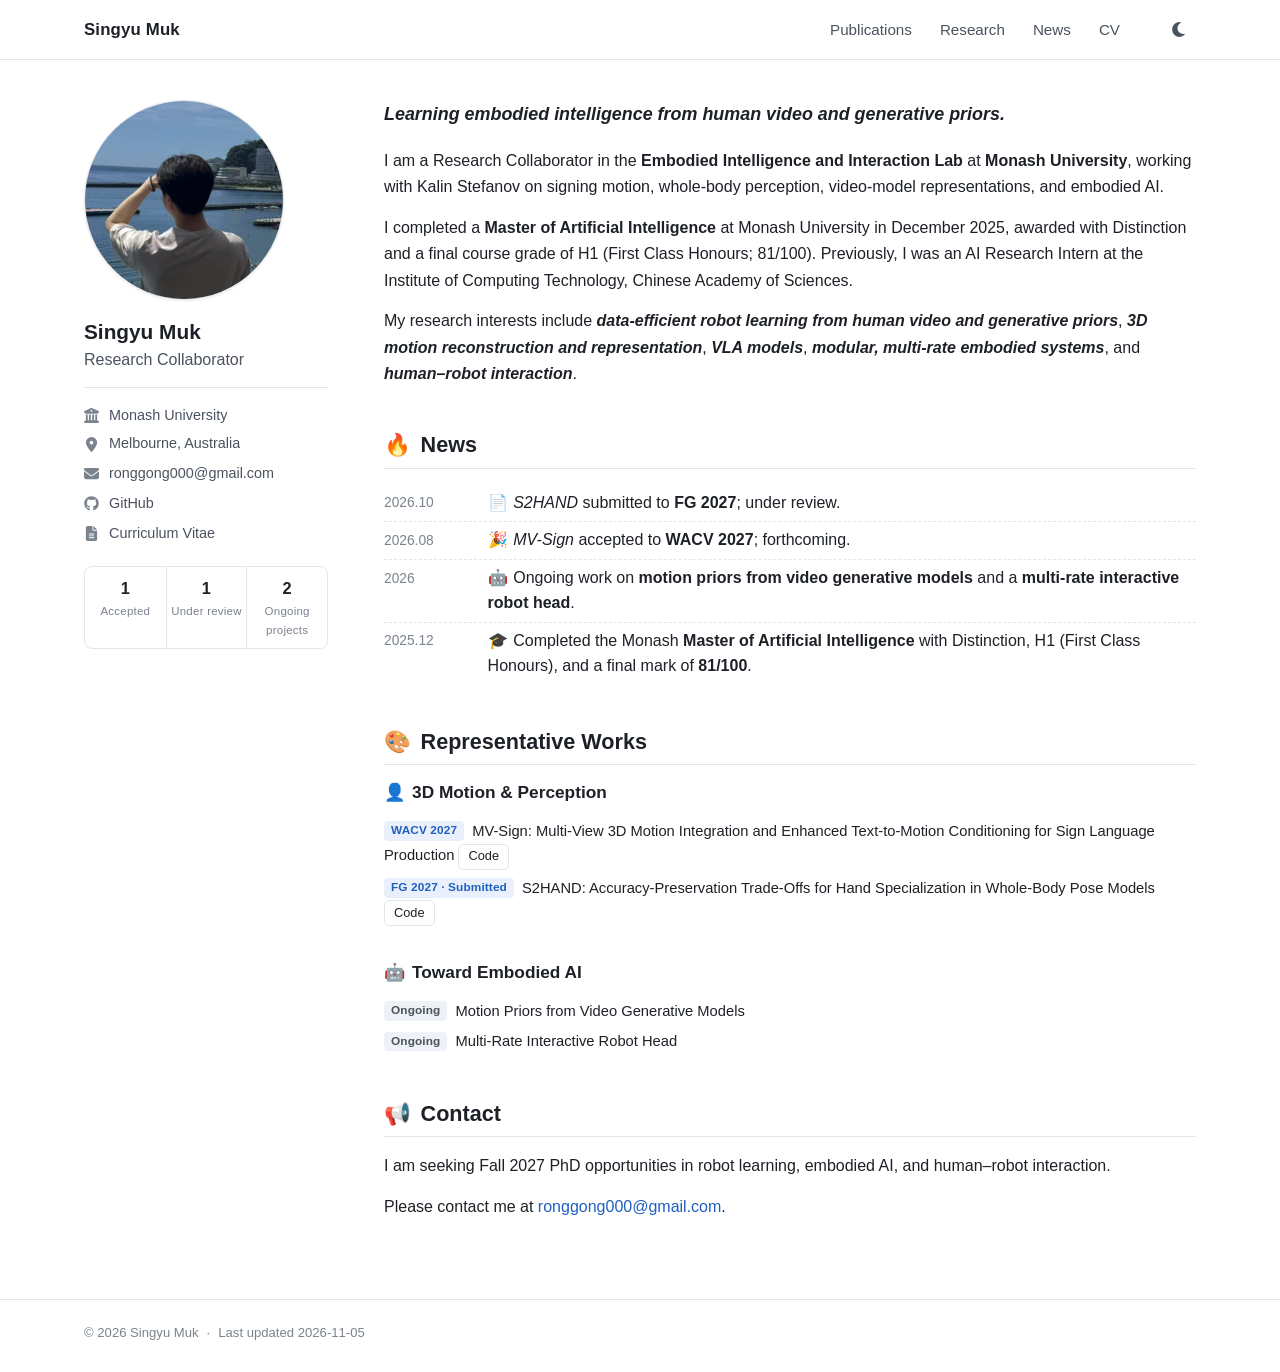
==== commit 82a55f25: "Add MV-Sign and S2HAND repository links to homepage, publications and CV" ====
--- a/index.html
+++ b/index.html
@@ -1 +1 @@
-<!doctype html><html lang="en"><head><meta charset="utf-8"><meta name="viewport" content="width=device-width, initial-scale=1"><title>Singyu Muk</title><meta name="description" content="Singyu Muk — robot learning, human motion, video generative priors, and human–robot interaction."><meta name="author" content="Singyu Muk"><link rel="stylesheet" href="/assets/style.css?v=20261023"><script>(function(){try{var t=localStorage.getItem('theme');if(t)document.documentElement.setAttribute('data-theme',t)}catch(e){}})();</script></head><body class="page-home"><svg xmlns="http://www.w3.org/2000/svg" style="display:none" aria-hidden="true"><!-- Icons: Font Awesome Free 6.5.2, CC BY 4.0, https://fontawesome.com/license/free --><symbol id="i-envelope" viewBox="0 0 512 512"><path d="M48 64Q28 65 14 78Q1 92 0 112Q1 136 19 150L237 314Q256 326 275 314L493 150Q511 136 512 112Q511 92 498 78Q484 65 464 64H48ZM0 176V384V176V384Q1 411 19 429Q37 447 64 448H448Q475 447 493 429Q511 411 512 384V176L294 339Q277 352 256 352Q235 352 218 339L0 176Z"/></symbol><symbol id="i-location-dot" viewBox="0 0 384 512"><path d="M216 499Q243 466 282 410Q321 355 352 296Q382 237 384 192Q382 110 328 56Q274 2 192 0Q110 2 56 56Q2 110 0 192Q2 237 32 296Q63 355 102 410Q141 466 168 499Q178 511 192 511Q206 511 216 499ZM192 128Q228 129 247 160Q265 192 247 224Q228 255 192 256Q156 255 137 224Q119 192 137 160Q156 129 192 128Z"/></symbol><symbol id="i-building-columns" viewBox="0 0 512 512"><path d="M243 3 19 99 243 3 19 99Q-3 110 1 134Q7 158 32 160V168Q34 190 56 192H456Q478 190 480 168V160Q505 158 511 134Q515 110 493 99L269 3Q256 -3 243 3ZM128 224H64H128H64V420Q63 421 62 421L14 453Q-4 467 1 489Q9 511 32 512H480Q503 511 511 489Q516 467 498 453L450 421Q449 421 449 421Q448 421 448 420V224H384V416H344V224H280V416H232V224H168V416H128V224ZM256 64Q270 64 279 73Q288 82 288 96Q288 110 279 119Q270 128 256 128Q242 128 233 119Q224 110 224 96Q224 82 233 73Q242 64 256 64Z"/></symbol><symbol id="i-moon" viewBox="0 0 384 512"><path d="M224 32Q161 33 111 63Q60 92 30 143Q1 193 0 256Q1 319 31 369Q60 420 111 449Q161 479 224 480Q317 478 379 417Q387 408 382 398Q377 388 365 389Q351 392 335 392Q261 390 211 340Q162 291 160 216Q160 166 184 126Q209 86 249 63Q259 57 257 45Q254 35 242 33Q233 32 223 32Z"/></symbol><symbol id="i-sun" viewBox="0 0 512 512"><path d="M362 1Q369 5 371 13L391 121L499 141Q507 143 511 150Q514 158 509 166L447 256L509 346Q514 354 511 362Q507 369 499 371L391 391L371 499Q369 507 362 511Q354 514 346 509L256 447L166 509Q158 514 151 511Q143 507 141 499L121 391L13 371Q5 369 1 362Q-2 354 3 346L65 256L3 166Q-2 158 1 151Q5 143 13 141L121 121L141 13Q143 5 151 1Q158 -2 166 3L256 65L346 3Q354 -2 362 1ZM160 256Q160 230 173 208Q186 186 208 173Q231 160 256 160Q281 160 304 173Q326 186 339 208Q352 230 352 256Q352 282 339 304Q326 326 304 339Q281 352 256 352Q231 352 208 339Q186 326 173 304Q160 282 160 256ZM384 256Q384 221 367 192Q350 163 320 145Q290 128 256 128Q222 128 192 145Q162 163 145 192Q128 221 128 256Q128 291 145 320Q162 349 192 367Q222 384 256 384Q290 384 320 367Q350 349 367 320Q384 291 384 256Z"/></symbol><symbol id="i-file-lines" viewBox="0 0 384 512"><path d="M64 0Q37 1 19 19Q1 37 0 64V448Q1 475 19 493Q37 511 64 512H320Q347 511 365 493Q383 475 384 448V160H256Q242 160 233 151Q224 142 224 128V0H64ZM256 0V128V0V128H384L256 0ZM112 256H272H112H272Q287 257 288 272Q287 287 272 288H112Q97 287 96 272Q97 257 112 256ZM112 320H272H112H272Q287 321 288 336Q287 351 272 352H112Q97 351 96 336Q97 321 112 320ZM112 384H272H112H272Q287 385 288 400Q287 415 272 416H112Q97 415 96 400Q97 385 112 384Z"/></symbol><symbol id="i-bars" viewBox="0 0 448 512"><path d="M0 96Q0 82 9 73Q18 64 32 64H416Q430 64 439 73Q448 82 448 96Q448 110 439 119Q430 128 416 128H32Q18 128 9 119Q0 110 0 96ZM0 256Q0 242 9 233Q18 224 32 224H416Q430 224 439 233Q448 242 448 256Q448 270 439 279Q430 288 416 288H32Q18 288 9 279Q0 270 0 256ZM448 416Q448 430 439 439Q430 448 416 448H32Q18 448 9 439Q0 430 0 416Q0 402 9 393Q18 384 32 384H416Q430 384 439 393Q448 402 448 416Z"/></symbol><symbol id="i-github" viewBox="0 0 496 512"><path d="M166 397Q165 401 161 401Q155 401 155 397Q156 394 160 394Q165 394 166 397ZM135 393Q134 396 139 398Q144 399 145 396Q146 392 141 391Q136 390 135 393ZM179 391Q174 392 174 396Q175 399 180 399Q185 397 185 394Q184 391 179 391ZM245 8Q138 10 70 78Q2 146 0 252Q1 337 47 401Q93 465 170 491Q188 492 187 479Q187 475 187 464Q187 441 187 418Q185 418 168 420Q150 421 130 416Q110 410 102 388Q102 386 94 372Q86 359 74 351Q72 350 66 343Q59 337 76 336Q77 335 90 340Q103 344 114 362Q132 389 153 389Q175 389 187 383Q191 359 203 349Q159 347 126 327Q93 308 91 238Q91 218 97 205Q102 192 114 180Q112 174 110 156Q108 138 117 112Q135 109 159 123Q184 136 186 139Q186 139 186 139Q216 130 249 130Q281 130 312 139Q312 138 325 130Q337 122 353 116Q369 109 381 112Q390 138 388 156Q386 174 383 180Q395 192 402 205Q409 218 409 238Q408 286 392 309Q375 331 349 339Q323 347 294 349Q310 360 311 395Q311 432 311 461Q311 474 311 479Q310 492 328 491Q404 465 450 401Q495 337 496 252Q495 182 462 127Q428 72 372 40Q315 9 245 8ZM97 353Q95 355 98 358Q101 361 103 359Q105 357 102 354Q100 351 97 353ZM86 345Q86 347 89 349Q92 350 93 348Q94 346 91 344Q88 343 86 345ZM119 380Q117 383 120 387Q124 390 127 388Q128 385 125 381Q121 378 119 380ZM107 366Q105 368 107 372Q110 375 113 374Q115 372 113 368Q110 364 107 366Z"/></symbol></svg><a class="skip-link" href="#main">Skip to content</a><header class="masthead"><div class="container masthead-inner"><a class="site-title" href="/">Singyu Muk</a><nav class="nav" id="site-nav" aria-label="Main"><a href="/publications/">Publications</a><a href="/research/">Research</a><a href="/news/">News</a><a href="/cv/">CV</a></nav><div class="masthead-actions"><button class="icon-btn theme-toggle" type="button" aria-label="Toggle dark mode" title="Toggle dark mode"><svg class="icon show-light" aria-hidden="true"><use href="#i-moon"/></svg><svg class="icon show-dark" aria-hidden="true"><use href="#i-sun"/></svg></button><button class="icon-btn nav-toggle" type="button" aria-label="Menu" aria-controls="site-nav" aria-expanded="false"><svg class="icon" aria-hidden="true"><use href="#i-bars"/></svg></button></div></div></header><div class="container layout"><aside class="sidebar"><div class="profile"><a class="avatar-link" href="/"><img class="avatar" src="/images/avatar.png" alt="Singyu Muk" width="240" height="240"></a><div class="profile-id"><p class="profile-name">Singyu Muk</p><p class="profile-position">Research Collaborator</p></div></div><ul class="profile-meta"><li class="wrap"><svg class="icon" aria-hidden="true"><use href="#i-building-columns"/></svg><span>Monash University</span></li><li class=""><svg class="icon" aria-hidden="true"><use href="#i-location-dot"/></svg><span>Melbourne, Australia</span></li><li class=""><svg class="icon" aria-hidden="true"><use href="#i-envelope"/></svg><a href="mailto:ronggong000@gmail.com">ronggong000@gmail.com</a></li><li class=""><svg class="icon" aria-hidden="true"><use href="#i-github"/></svg><a href="https://github.com/ronggong000" rel="me noopener">GitHub</a></li><li class=""><svg class="icon" aria-hidden="true"><use href="#i-file-lines"/></svg><a href="/cv/">Curriculum Vitae</a></li></ul><a class="profile-stats" href="/publications/" title="Publication and manuscript status"><span><strong>1</strong>Accepted</span><span><strong>1</strong>Under review</span><span><strong>2</strong>Ongoing projects</span></a></aside><main class="content" id="main"><p class="tagline">Learning embodied intelligence from human video and generative priors.</p><div class="prose intro"><p>I am a Research Collaborator in the <strong>Embodied Intelligence and Interaction Lab</strong> at <strong>Monash University</strong>, working with Kalin Stefanov on signing motion, whole-body perception, video-model representations, and embodied AI.</p><p>I completed a <strong>Master of Artificial Intelligence</strong> at Monash University in December 2025, awarded with Distinction and a final course grade of H1 (First Class Honours; 81/100). Previously, I was an AI Research Intern at the Institute of Computing Technology, Chinese Academy of Sciences.</p><p>My research interests include <strong><em>data-efficient robot learning from human video and generative priors</em></strong>, <strong><em>3D motion reconstruction and representation</em></strong>, <strong><em>VLA models</em></strong>, <strong><em>modular, multi-rate embodied systems</em></strong>, and <strong><em>human–robot interaction</em></strong>.</p></div><section class="section" id="news"><h2 class="section-title"><span class="emoji">🔥</span>News</h2><ul class="news-list"><li class="news-item"><time>2026.10</time><span class="news-text"><span class="emoji">📄</span><em>S2HAND</em> submitted to <strong>FG 2027</strong>; under review.</span></li><li class="news-item"><time>2026.08</time><span class="news-text"><span class="emoji">🎉</span><em>MV-Sign</em> accepted to <strong>WACV 2027</strong>; forthcoming.</span></li><li class="news-item"><time>2026</time><span class="news-text"><span class="emoji">🤖</span>Ongoing work on <strong>motion priors from video generative models</strong> and a <strong>multi-rate interactive robot head</strong>.</span></li><li class="news-item"><time>2025.12</time><span class="news-text"><span class="emoji">🎓</span>Completed the Monash <strong>Master of Artificial Intelligence</strong> with Distinction, H1 (First Class Honours), and a final mark of <strong>81/100</strong>.</span></li></ul></section><section class="section" id="research"><h2 class="section-title"><span class="emoji">🎨</span>Representative Works</h2><div class="rep"><h3 class="rep-title"><span class="emoji">👤</span>3D Motion &amp; Perception</h3><ul class="rep-papers"><li><span class="badge venue">WACV 2027</span><a href="/publications/#mv-sign">MV-Sign: Multi-View 3D Motion Integration and Enhanced Text-to-Motion Conditioning for Sign Language Production</a></li><li><span class="badge venue">FG 2027 · Submitted</span><a href="/publications/#s2hand">S2HAND: Accuracy-Preservation Trade-Offs for Hand Specialization in Whole-Body Pose Models</a></li></ul></div><div class="rep"><h3 class="rep-title"><span class="emoji">🤖</span>Toward Embodied AI</h3><ul class="rep-papers"><li><span class="badge venue is-preprint">Ongoing</span><a href="/research/#ongoing">Motion Priors from Video Generative Models</a></li><li><span class="badge venue is-preprint">Ongoing</span><a href="/research/#ongoing">Multi-Rate Interactive Robot Head</a></li></ul></div></section><section class="section" id="contact"><h2 class="section-title"><span class="emoji">📢</span>Contact</h2><div class="prose"><p>I am seeking Fall 2027 PhD opportunities in robot learning, embodied AI, and human–robot interaction.</p><p>Please contact me at <a href="mailto:ronggong000@gmail.com">ronggong000@gmail.com</a>.</p></div></section></main></div><footer class="site-footer"><div class="container"><span>© 2026 Singyu Muk</span><span class="sep">·</span><span>Last updated 2026-10-23</span></div></footer><script src="/assets/main.js?v=20261023" defer></script></body></html>+<!doctype html><html lang="en"><head><meta charset="utf-8"><meta name="viewport" content="width=device-width, initial-scale=1"><title>Singyu Muk</title><meta name="description" content="Singyu Muk — robot learning, human motion, video generative priors, and human–robot interaction."><meta name="author" content="Singyu Muk"><link rel="stylesheet" href="/assets/style.css?v=20261023"><script>(function(){try{var t=localStorage.getItem('theme');if(t)document.documentElement.setAttribute('data-theme',t)}catch(e){}})();</script></head><body class="page-home"><svg xmlns="http://www.w3.org/2000/svg" style="display:none" aria-hidden="true"><!-- Icons: Font Awesome Free 6.5.2, CC BY 4.0, https://fontawesome.com/license/free --><symbol id="i-envelope" viewBox="0 0 512 512"><path d="M48 64Q28 65 14 78Q1 92 0 112Q1 136 19 150L237 314Q256 326 275 314L493 150Q511 136 512 112Q511 92 498 78Q484 65 464 64H48ZM0 176V384V176V384Q1 411 19 429Q37 447 64 448H448Q475 447 493 429Q511 411 512 384V176L294 339Q277 352 256 352Q235 352 218 339L0 176Z"/></symbol><symbol id="i-location-dot" viewBox="0 0 384 512"><path d="M216 499Q243 466 282 410Q321 355 352 296Q382 237 384 192Q382 110 328 56Q274 2 192 0Q110 2 56 56Q2 110 0 192Q2 237 32 296Q63 355 102 410Q141 466 168 499Q178 511 192 511Q206 511 216 499ZM192 128Q228 129 247 160Q265 192 247 224Q228 255 192 256Q156 255 137 224Q119 192 137 160Q156 129 192 128Z"/></symbol><symbol id="i-building-columns" viewBox="0 0 512 512"><path d="M243 3 19 99 243 3 19 99Q-3 110 1 134Q7 158 32 160V168Q34 190 56 192H456Q478 190 480 168V160Q505 158 511 134Q515 110 493 99L269 3Q256 -3 243 3ZM128 224H64H128H64V420Q63 421 62 421L14 453Q-4 467 1 489Q9 511 32 512H480Q503 511 511 489Q516 467 498 453L450 421Q449 421 449 421Q448 421 448 420V224H384V416H344V224H280V416H232V224H168V416H128V224ZM256 64Q270 64 279 73Q288 82 288 96Q288 110 279 119Q270 128 256 128Q242 128 233 119Q224 110 224 96Q224 82 233 73Q242 64 256 64Z"/></symbol><symbol id="i-moon" viewBox="0 0 384 512"><path d="M224 32Q161 33 111 63Q60 92 30 143Q1 193 0 256Q1 319 31 369Q60 420 111 449Q161 479 224 480Q317 478 379 417Q387 408 382 398Q377 388 365 389Q351 392 335 392Q261 390 211 340Q162 291 160 216Q160 166 184 126Q209 86 249 63Q259 57 257 45Q254 35 242 33Q233 32 223 32Z"/></symbol><symbol id="i-sun" viewBox="0 0 512 512"><path d="M362 1Q369 5 371 13L391 121L499 141Q507 143 511 150Q514 158 509 166L447 256L509 346Q514 354 511 362Q507 369 499 371L391 391L371 499Q369 507 362 511Q354 514 346 509L256 447L166 509Q158 514 151 511Q143 507 141 499L121 391L13 371Q5 369 1 362Q-2 354 3 346L65 256L3 166Q-2 158 1 151Q5 143 13 141L121 121L141 13Q143 5 151 1Q158 -2 166 3L256 65L346 3Q354 -2 362 1ZM160 256Q160 230 173 208Q186 186 208 173Q231 160 256 160Q281 160 304 173Q326 186 339 208Q352 230 352 256Q352 282 339 304Q326 326 304 339Q281 352 256 352Q231 352 208 339Q186 326 173 304Q160 282 160 256ZM384 256Q384 221 367 192Q350 163 320 145Q290 128 256 128Q222 128 192 145Q162 163 145 192Q128 221 128 256Q128 291 145 320Q162 349 192 367Q222 384 256 384Q290 384 320 367Q350 349 367 320Q384 291 384 256Z"/></symbol><symbol id="i-file-lines" viewBox="0 0 384 512"><path d="M64 0Q37 1 19 19Q1 37 0 64V448Q1 475 19 493Q37 511 64 512H320Q347 511 365 493Q383 475 384 448V160H256Q242 160 233 151Q224 142 224 128V0H64ZM256 0V128V0V128H384L256 0ZM112 256H272H112H272Q287 257 288 272Q287 287 272 288H112Q97 287 96 272Q97 257 112 256ZM112 320H272H112H272Q287 321 288 336Q287 351 272 352H112Q97 351 96 336Q97 321 112 320ZM112 384H272H112H272Q287 385 288 400Q287 415 272 416H112Q97 415 96 400Q97 385 112 384Z"/></symbol><symbol id="i-bars" viewBox="0 0 448 512"><path d="M0 96Q0 82 9 73Q18 64 32 64H416Q430 64 439 73Q448 82 448 96Q448 110 439 119Q430 128 416 128H32Q18 128 9 119Q0 110 0 96ZM0 256Q0 242 9 233Q18 224 32 224H416Q430 224 439 233Q448 242 448 256Q448 270 439 279Q430 288 416 288H32Q18 288 9 279Q0 270 0 256ZM448 416Q448 430 439 439Q430 448 416 448H32Q18 448 9 439Q0 430 0 416Q0 402 9 393Q18 384 32 384H416Q430 384 439 393Q448 402 448 416Z"/></symbol><symbol id="i-github" viewBox="0 0 496 512"><path d="M166 397Q165 401 161 401Q155 401 155 397Q156 394 160 394Q165 394 166 397ZM135 393Q134 396 139 398Q144 399 145 396Q146 392 141 391Q136 390 135 393ZM179 391Q174 392 174 396Q175 399 180 399Q185 397 185 394Q184 391 179 391ZM245 8Q138 10 70 78Q2 146 0 252Q1 337 47 401Q93 465 170 491Q188 492 187 479Q187 475 187 464Q187 441 187 418Q185 418 168 420Q150 421 130 416Q110 410 102 388Q102 386 94 372Q86 359 74 351Q72 350 66 343Q59 337 76 336Q77 335 90 340Q103 344 114 362Q132 389 153 389Q175 389 187 383Q191 359 203 349Q159 347 126 327Q93 308 91 238Q91 218 97 205Q102 192 114 180Q112 174 110 156Q108 138 117 112Q135 109 159 123Q184 136 186 139Q186 139 186 139Q216 130 249 130Q281 130 312 139Q312 138 325 130Q337 122 353 116Q369 109 381 112Q390 138 388 156Q386 174 383 180Q395 192 402 205Q409 218 409 238Q408 286 392 309Q375 331 349 339Q323 347 294 349Q310 360 311 395Q311 432 311 461Q311 474 311 479Q310 492 328 491Q404 465 450 401Q495 337 496 252Q495 182 462 127Q428 72 372 40Q315 9 245 8ZM97 353Q95 355 98 358Q101 361 103 359Q105 357 102 354Q100 351 97 353ZM86 345Q86 347 89 349Q92 350 93 348Q94 346 91 344Q88 343 86 345ZM119 380Q117 383 120 387Q124 390 127 388Q128 385 125 381Q121 378 119 380ZM107 366Q105 368 107 372Q110 375 113 374Q115 372 113 368Q110 364 107 366Z"/></symbol></svg><a class="skip-link" href="#main">Skip to content</a><header class="masthead"><div class="container masthead-inner"><a class="site-title" href="/">Singyu Muk</a><nav class="nav" id="site-nav" aria-label="Main"><a href="/publications/">Publications</a><a href="/research/">Research</a><a href="/news/">News</a><a href="/cv/">CV</a></nav><div class="masthead-actions"><button class="icon-btn theme-toggle" type="button" aria-label="Toggle dark mode" title="Toggle dark mode"><svg class="icon show-light" aria-hidden="true"><use href="#i-moon"/></svg><svg class="icon show-dark" aria-hidden="true"><use href="#i-sun"/></svg></button><button class="icon-btn nav-toggle" type="button" aria-label="Menu" aria-controls="site-nav" aria-expanded="false"><svg class="icon" aria-hidden="true"><use href="#i-bars"/></svg></button></div></div></header><div class="container layout"><aside class="sidebar"><div class="profile"><a class="avatar-link" href="/"><img class="avatar" src="/images/avatar.png" alt="Singyu Muk" width="240" height="240"></a><div class="profile-id"><p class="profile-name">Singyu Muk</p><p class="profile-position">Research Collaborator</p></div></div><ul class="profile-meta"><li class="wrap"><svg class="icon" aria-hidden="true"><use href="#i-building-columns"/></svg><span>Monash University</span></li><li class=""><svg class="icon" aria-hidden="true"><use href="#i-location-dot"/></svg><span>Melbourne, Australia</span></li><li class=""><svg class="icon" aria-hidden="true"><use href="#i-envelope"/></svg><a href="mailto:ronggong000@gmail.com">ronggong000@gmail.com</a></li><li class=""><svg class="icon" aria-hidden="true"><use href="#i-github"/></svg><a href="https://github.com/ronggong000" rel="me noopener">GitHub</a></li><li class=""><svg class="icon" aria-hidden="true"><use href="#i-file-lines"/></svg><a href="/cv/">Curriculum Vitae</a></li></ul><a class="profile-stats" href="/publications/" title="Publication and manuscript status"><span><strong>1</strong>Accepted</span><span><strong>1</strong>Under review</span><span><strong>2</strong>Ongoing projects</span></a></aside><main class="content" id="main"><p class="tagline">Learning embodied intelligence from human video and generative priors.</p><div class="prose intro"><p>I am a Research Collaborator in the <strong>Embodied Intelligence and Interaction Lab</strong> at <strong>Monash University</strong>, working with Kalin Stefanov on signing motion, whole-body perception, video-model representations, and embodied AI.</p><p>I completed a <strong>Master of Artificial Intelligence</strong> at Monash University in December 2025, awarded with Distinction and a final course grade of H1 (First Class Honours; 81/100). Previously, I was an AI Research Intern at the Institute of Computing Technology, Chinese Academy of Sciences.</p><p>My research interests include <strong><em>data-efficient robot learning from human video and generative priors</em></strong>, <strong><em>3D motion reconstruction and representation</em></strong>, <strong><em>VLA models</em></strong>, <strong><em>modular, multi-rate embodied systems</em></strong>, and <strong><em>human–robot interaction</em></strong>.</p></div><section class="section" id="news"><h2 class="section-title"><span class="emoji">🔥</span>News</h2><ul class="news-list"><li class="news-item"><time>2026.10</time><span class="news-text"><span class="emoji">📄</span><em>S2HAND</em> submitted to <strong>FG 2027</strong>; under review.</span></li><li class="news-item"><time>2026.08</time><span class="news-text"><span class="emoji">🎉</span><em>MV-Sign</em> accepted to <strong>WACV 2027</strong>; forthcoming.</span></li><li class="news-item"><time>2026</time><span class="news-text"><span class="emoji">🤖</span>Ongoing work on <strong>motion priors from video generative models</strong> and a <strong>multi-rate interactive robot head</strong>.</span></li><li class="news-item"><time>2025.12</time><span class="news-text"><span class="emoji">🎓</span>Completed the Monash <strong>Master of Artificial Intelligence</strong> with Distinction, H1 (First Class Honours), and a final mark of <strong>81/100</strong>.</span></li></ul></section><section class="section" id="research"><h2 class="section-title"><span class="emoji">🎨</span>Representative Works</h2><div class="rep"><h3 class="rep-title"><span class="emoji">👤</span>3D Motion &amp; Perception</h3><ul class="rep-papers"><li><span class="badge venue">WACV 2027</span><a href="/publications/#mv-sign">MV-Sign: Multi-View 3D Motion Integration and Enhanced Text-to-Motion Conditioning for Sign Language Production</a> <a class="btn" href="https://github.com/ronggong000/MV-Sign">Code</a></li><li><span class="badge venue">FG 2027 · Submitted</span><a href="/publications/#s2hand">S2HAND: Accuracy-Preservation Trade-Offs for Hand Specialization in Whole-Body Pose Models</a> <a class="btn" href="https://github.com/ronggong000/S2HAND">Code</a></li></ul></div><div class="rep"><h3 class="rep-title"><span class="emoji">🤖</span>Toward Embodied AI</h3><ul class="rep-papers"><li><span class="badge venue is-preprint">Ongoing</span><a href="/research/#ongoing">Motion Priors from Video Generative Models</a></li><li><span class="badge venue is-preprint">Ongoing</span><a href="/research/#ongoing">Multi-Rate Interactive Robot Head</a></li></ul></div></section><section class="section" id="contact"><h2 class="section-title"><span class="emoji">📢</span>Contact</h2><div class="prose"><p>I am seeking Fall 2027 PhD opportunities in robot learning, embodied AI, and human–robot interaction.</p><p>Please contact me at <a href="mailto:ronggong000@gmail.com">ronggong000@gmail.com</a>.</p></div></section></main></div><footer class="site-footer"><div class="container"><span>© 2026 Singyu Muk</span><span class="sep">·</span><span>Last updated 2026-11-05</span></div></footer><script src="/assets/main.js?v=20261023" defer></script></body></html>
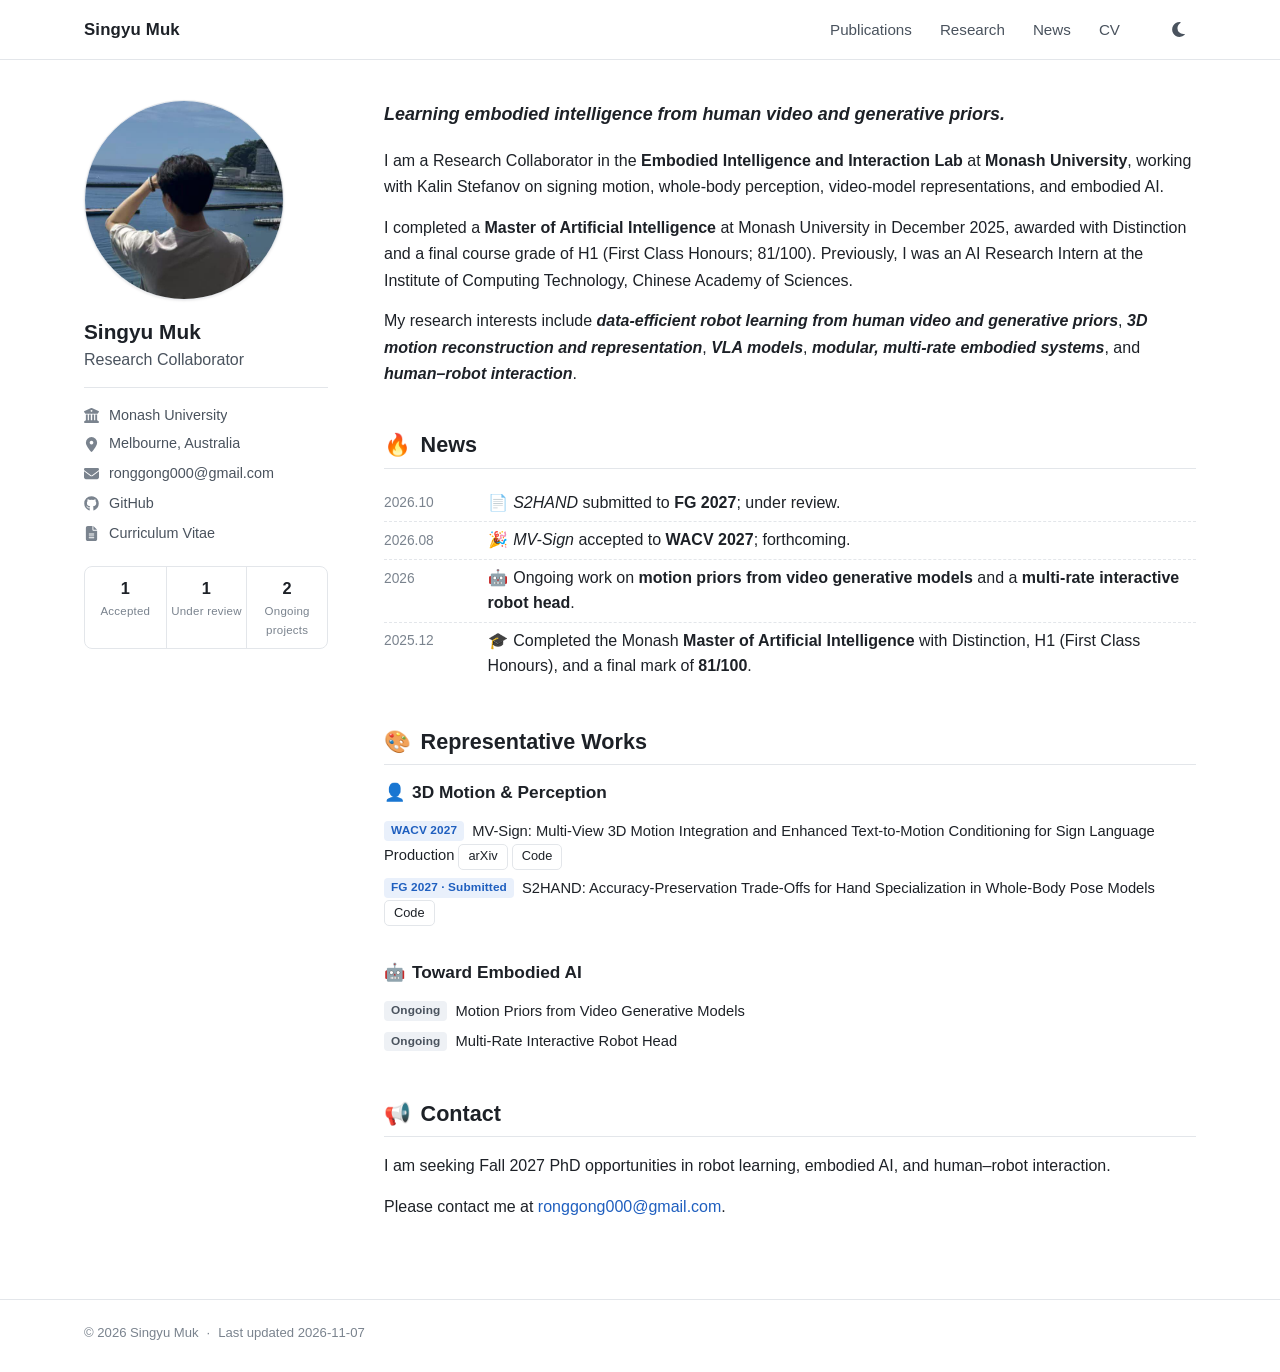
==== commit 10aaf459: "Link MV-Sign arXiv preprint from homepage, publications and CV" ====
--- a/index.html
+++ b/index.html
@@ -1 +1 @@
-<!doctype html><html lang="en"><head><meta charset="utf-8"><meta name="viewport" content="width=device-width, initial-scale=1"><title>Singyu Muk</title><meta name="description" content="Singyu Muk — robot learning, human motion, video generative priors, and human–robot interaction."><meta name="author" content="Singyu Muk"><link rel="stylesheet" href="/assets/style.css?v=20261023"><script>(function(){try{var t=localStorage.getItem('theme');if(t)document.documentElement.setAttribute('data-theme',t)}catch(e){}})();</script></head><body class="page-home"><svg xmlns="http://www.w3.org/2000/svg" style="display:none" aria-hidden="true"><!-- Icons: Font Awesome Free 6.5.2, CC BY 4.0, https://fontawesome.com/license/free --><symbol id="i-envelope" viewBox="0 0 512 512"><path d="M48 64Q28 65 14 78Q1 92 0 112Q1 136 19 150L237 314Q256 326 275 314L493 150Q511 136 512 112Q511 92 498 78Q484 65 464 64H48ZM0 176V384V176V384Q1 411 19 429Q37 447 64 448H448Q475 447 493 429Q511 411 512 384V176L294 339Q277 352 256 352Q235 352 218 339L0 176Z"/></symbol><symbol id="i-location-dot" viewBox="0 0 384 512"><path d="M216 499Q243 466 282 410Q321 355 352 296Q382 237 384 192Q382 110 328 56Q274 2 192 0Q110 2 56 56Q2 110 0 192Q2 237 32 296Q63 355 102 410Q141 466 168 499Q178 511 192 511Q206 511 216 499ZM192 128Q228 129 247 160Q265 192 247 224Q228 255 192 256Q156 255 137 224Q119 192 137 160Q156 129 192 128Z"/></symbol><symbol id="i-building-columns" viewBox="0 0 512 512"><path d="M243 3 19 99 243 3 19 99Q-3 110 1 134Q7 158 32 160V168Q34 190 56 192H456Q478 190 480 168V160Q505 158 511 134Q515 110 493 99L269 3Q256 -3 243 3ZM128 224H64H128H64V420Q63 421 62 421L14 453Q-4 467 1 489Q9 511 32 512H480Q503 511 511 489Q516 467 498 453L450 421Q449 421 449 421Q448 421 448 420V224H384V416H344V224H280V416H232V224H168V416H128V224ZM256 64Q270 64 279 73Q288 82 288 96Q288 110 279 119Q270 128 256 128Q242 128 233 119Q224 110 224 96Q224 82 233 73Q242 64 256 64Z"/></symbol><symbol id="i-moon" viewBox="0 0 384 512"><path d="M224 32Q161 33 111 63Q60 92 30 143Q1 193 0 256Q1 319 31 369Q60 420 111 449Q161 479 224 480Q317 478 379 417Q387 408 382 398Q377 388 365 389Q351 392 335 392Q261 390 211 340Q162 291 160 216Q160 166 184 126Q209 86 249 63Q259 57 257 45Q254 35 242 33Q233 32 223 32Z"/></symbol><symbol id="i-sun" viewBox="0 0 512 512"><path d="M362 1Q369 5 371 13L391 121L499 141Q507 143 511 150Q514 158 509 166L447 256L509 346Q514 354 511 362Q507 369 499 371L391 391L371 499Q369 507 362 511Q354 514 346 509L256 447L166 509Q158 514 151 511Q143 507 141 499L121 391L13 371Q5 369 1 362Q-2 354 3 346L65 256L3 166Q-2 158 1 151Q5 143 13 141L121 121L141 13Q143 5 151 1Q158 -2 166 3L256 65L346 3Q354 -2 362 1ZM160 256Q160 230 173 208Q186 186 208 173Q231 160 256 160Q281 160 304 173Q326 186 339 208Q352 230 352 256Q352 282 339 304Q326 326 304 339Q281 352 256 352Q231 352 208 339Q186 326 173 304Q160 282 160 256ZM384 256Q384 221 367 192Q350 163 320 145Q290 128 256 128Q222 128 192 145Q162 163 145 192Q128 221 128 256Q128 291 145 320Q162 349 192 367Q222 384 256 384Q290 384 320 367Q350 349 367 320Q384 291 384 256Z"/></symbol><symbol id="i-file-lines" viewBox="0 0 384 512"><path d="M64 0Q37 1 19 19Q1 37 0 64V448Q1 475 19 493Q37 511 64 512H320Q347 511 365 493Q383 475 384 448V160H256Q242 160 233 151Q224 142 224 128V0H64ZM256 0V128V0V128H384L256 0ZM112 256H272H112H272Q287 257 288 272Q287 287 272 288H112Q97 287 96 272Q97 257 112 256ZM112 320H272H112H272Q287 321 288 336Q287 351 272 352H112Q97 351 96 336Q97 321 112 320ZM112 384H272H112H272Q287 385 288 400Q287 415 272 416H112Q97 415 96 400Q97 385 112 384Z"/></symbol><symbol id="i-bars" viewBox="0 0 448 512"><path d="M0 96Q0 82 9 73Q18 64 32 64H416Q430 64 439 73Q448 82 448 96Q448 110 439 119Q430 128 416 128H32Q18 128 9 119Q0 110 0 96ZM0 256Q0 242 9 233Q18 224 32 224H416Q430 224 439 233Q448 242 448 256Q448 270 439 279Q430 288 416 288H32Q18 288 9 279Q0 270 0 256ZM448 416Q448 430 439 439Q430 448 416 448H32Q18 448 9 439Q0 430 0 416Q0 402 9 393Q18 384 32 384H416Q430 384 439 393Q448 402 448 416Z"/></symbol><symbol id="i-github" viewBox="0 0 496 512"><path d="M166 397Q165 401 161 401Q155 401 155 397Q156 394 160 394Q165 394 166 397ZM135 393Q134 396 139 398Q144 399 145 396Q146 392 141 391Q136 390 135 393ZM179 391Q174 392 174 396Q175 399 180 399Q185 397 185 394Q184 391 179 391ZM245 8Q138 10 70 78Q2 146 0 252Q1 337 47 401Q93 465 170 491Q188 492 187 479Q187 475 187 464Q187 441 187 418Q185 418 168 420Q150 421 130 416Q110 410 102 388Q102 386 94 372Q86 359 74 351Q72 350 66 343Q59 337 76 336Q77 335 90 340Q103 344 114 362Q132 389 153 389Q175 389 187 383Q191 359 203 349Q159 347 126 327Q93 308 91 238Q91 218 97 205Q102 192 114 180Q112 174 110 156Q108 138 117 112Q135 109 159 123Q184 136 186 139Q186 139 186 139Q216 130 249 130Q281 130 312 139Q312 138 325 130Q337 122 353 116Q369 109 381 112Q390 138 388 156Q386 174 383 180Q395 192 402 205Q409 218 409 238Q408 286 392 309Q375 331 349 339Q323 347 294 349Q310 360 311 395Q311 432 311 461Q311 474 311 479Q310 492 328 491Q404 465 450 401Q495 337 496 252Q495 182 462 127Q428 72 372 40Q315 9 245 8ZM97 353Q95 355 98 358Q101 361 103 359Q105 357 102 354Q100 351 97 353ZM86 345Q86 347 89 349Q92 350 93 348Q94 346 91 344Q88 343 86 345ZM119 380Q117 383 120 387Q124 390 127 388Q128 385 125 381Q121 378 119 380ZM107 366Q105 368 107 372Q110 375 113 374Q115 372 113 368Q110 364 107 366Z"/></symbol></svg><a class="skip-link" href="#main">Skip to content</a><header class="masthead"><div class="container masthead-inner"><a class="site-title" href="/">Singyu Muk</a><nav class="nav" id="site-nav" aria-label="Main"><a href="/publications/">Publications</a><a href="/research/">Research</a><a href="/news/">News</a><a href="/cv/">CV</a></nav><div class="masthead-actions"><button class="icon-btn theme-toggle" type="button" aria-label="Toggle dark mode" title="Toggle dark mode"><svg class="icon show-light" aria-hidden="true"><use href="#i-moon"/></svg><svg class="icon show-dark" aria-hidden="true"><use href="#i-sun"/></svg></button><button class="icon-btn nav-toggle" type="button" aria-label="Menu" aria-controls="site-nav" aria-expanded="false"><svg class="icon" aria-hidden="true"><use href="#i-bars"/></svg></button></div></div></header><div class="container layout"><aside class="sidebar"><div class="profile"><a class="avatar-link" href="/"><img class="avatar" src="/images/avatar.png" alt="Singyu Muk" width="240" height="240"></a><div class="profile-id"><p class="profile-name">Singyu Muk</p><p class="profile-position">Research Collaborator</p></div></div><ul class="profile-meta"><li class="wrap"><svg class="icon" aria-hidden="true"><use href="#i-building-columns"/></svg><span>Monash University</span></li><li class=""><svg class="icon" aria-hidden="true"><use href="#i-location-dot"/></svg><span>Melbourne, Australia</span></li><li class=""><svg class="icon" aria-hidden="true"><use href="#i-envelope"/></svg><a href="mailto:ronggong000@gmail.com">ronggong000@gmail.com</a></li><li class=""><svg class="icon" aria-hidden="true"><use href="#i-github"/></svg><a href="https://github.com/ronggong000" rel="me noopener">GitHub</a></li><li class=""><svg class="icon" aria-hidden="true"><use href="#i-file-lines"/></svg><a href="/cv/">Curriculum Vitae</a></li></ul><a class="profile-stats" href="/publications/" title="Publication and manuscript status"><span><strong>1</strong>Accepted</span><span><strong>1</strong>Under review</span><span><strong>2</strong>Ongoing projects</span></a></aside><main class="content" id="main"><p class="tagline">Learning embodied intelligence from human video and generative priors.</p><div class="prose intro"><p>I am a Research Collaborator in the <strong>Embodied Intelligence and Interaction Lab</strong> at <strong>Monash University</strong>, working with Kalin Stefanov on signing motion, whole-body perception, video-model representations, and embodied AI.</p><p>I completed a <strong>Master of Artificial Intelligence</strong> at Monash University in December 2025, awarded with Distinction and a final course grade of H1 (First Class Honours; 81/100). Previously, I was an AI Research Intern at the Institute of Computing Technology, Chinese Academy of Sciences.</p><p>My research interests include <strong><em>data-efficient robot learning from human video and generative priors</em></strong>, <strong><em>3D motion reconstruction and representation</em></strong>, <strong><em>VLA models</em></strong>, <strong><em>modular, multi-rate embodied systems</em></strong>, and <strong><em>human–robot interaction</em></strong>.</p></div><section class="section" id="news"><h2 class="section-title"><span class="emoji">🔥</span>News</h2><ul class="news-list"><li class="news-item"><time>2026.10</time><span class="news-text"><span class="emoji">📄</span><em>S2HAND</em> submitted to <strong>FG 2027</strong>; under review.</span></li><li class="news-item"><time>2026.08</time><span class="news-text"><span class="emoji">🎉</span><em>MV-Sign</em> accepted to <strong>WACV 2027</strong>; forthcoming.</span></li><li class="news-item"><time>2026</time><span class="news-text"><span class="emoji">🤖</span>Ongoing work on <strong>motion priors from video generative models</strong> and a <strong>multi-rate interactive robot head</strong>.</span></li><li class="news-item"><time>2025.12</time><span class="news-text"><span class="emoji">🎓</span>Completed the Monash <strong>Master of Artificial Intelligence</strong> with Distinction, H1 (First Class Honours), and a final mark of <strong>81/100</strong>.</span></li></ul></section><section class="section" id="research"><h2 class="section-title"><span class="emoji">🎨</span>Representative Works</h2><div class="rep"><h3 class="rep-title"><span class="emoji">👤</span>3D Motion &amp; Perception</h3><ul class="rep-papers"><li><span class="badge venue">WACV 2027</span><a href="/publications/#mv-sign">MV-Sign: Multi-View 3D Motion Integration and Enhanced Text-to-Motion Conditioning for Sign Language Production</a> <a class="btn" href="https://github.com/ronggong000/MV-Sign">Code</a></li><li><span class="badge venue">FG 2027 · Submitted</span><a href="/publications/#s2hand">S2HAND: Accuracy-Preservation Trade-Offs for Hand Specialization in Whole-Body Pose Models</a> <a class="btn" href="https://github.com/ronggong000/S2HAND">Code</a></li></ul></div><div class="rep"><h3 class="rep-title"><span class="emoji">🤖</span>Toward Embodied AI</h3><ul class="rep-papers"><li><span class="badge venue is-preprint">Ongoing</span><a href="/research/#ongoing">Motion Priors from Video Generative Models</a></li><li><span class="badge venue is-preprint">Ongoing</span><a href="/research/#ongoing">Multi-Rate Interactive Robot Head</a></li></ul></div></section><section class="section" id="contact"><h2 class="section-title"><span class="emoji">📢</span>Contact</h2><div class="prose"><p>I am seeking Fall 2027 PhD opportunities in robot learning, embodied AI, and human–robot interaction.</p><p>Please contact me at <a href="mailto:ronggong000@gmail.com">ronggong000@gmail.com</a>.</p></div></section></main></div><footer class="site-footer"><div class="container"><span>© 2026 Singyu Muk</span><span class="sep">·</span><span>Last updated 2026-11-05</span></div></footer><script src="/assets/main.js?v=20261023" defer></script></body></html>+<!doctype html><html lang="en"><head><meta charset="utf-8"><meta name="viewport" content="width=device-width, initial-scale=1"><title>Singyu Muk</title><meta name="description" content="Singyu Muk — robot learning, human motion, video generative priors, and human–robot interaction."><meta name="author" content="Singyu Muk"><link rel="stylesheet" href="/assets/style.css?v=20261023"><script>(function(){try{var t=localStorage.getItem('theme');if(t)document.documentElement.setAttribute('data-theme',t)}catch(e){}})();</script></head><body class="page-home"><svg xmlns="http://www.w3.org/2000/svg" style="display:none" aria-hidden="true"><!-- Icons: Font Awesome Free 6.5.2, CC BY 4.0, https://fontawesome.com/license/free --><symbol id="i-envelope" viewBox="0 0 512 512"><path d="M48 64Q28 65 14 78Q1 92 0 112Q1 136 19 150L237 314Q256 326 275 314L493 150Q511 136 512 112Q511 92 498 78Q484 65 464 64H48ZM0 176V384V176V384Q1 411 19 429Q37 447 64 448H448Q475 447 493 429Q511 411 512 384V176L294 339Q277 352 256 352Q235 352 218 339L0 176Z"/></symbol><symbol id="i-location-dot" viewBox="0 0 384 512"><path d="M216 499Q243 466 282 410Q321 355 352 296Q382 237 384 192Q382 110 328 56Q274 2 192 0Q110 2 56 56Q2 110 0 192Q2 237 32 296Q63 355 102 410Q141 466 168 499Q178 511 192 511Q206 511 216 499ZM192 128Q228 129 247 160Q265 192 247 224Q228 255 192 256Q156 255 137 224Q119 192 137 160Q156 129 192 128Z"/></symbol><symbol id="i-building-columns" viewBox="0 0 512 512"><path d="M243 3 19 99 243 3 19 99Q-3 110 1 134Q7 158 32 160V168Q34 190 56 192H456Q478 190 480 168V160Q505 158 511 134Q515 110 493 99L269 3Q256 -3 243 3ZM128 224H64H128H64V420Q63 421 62 421L14 453Q-4 467 1 489Q9 511 32 512H480Q503 511 511 489Q516 467 498 453L450 421Q449 421 449 421Q448 421 448 420V224H384V416H344V224H280V416H232V224H168V416H128V224ZM256 64Q270 64 279 73Q288 82 288 96Q288 110 279 119Q270 128 256 128Q242 128 233 119Q224 110 224 96Q224 82 233 73Q242 64 256 64Z"/></symbol><symbol id="i-moon" viewBox="0 0 384 512"><path d="M224 32Q161 33 111 63Q60 92 30 143Q1 193 0 256Q1 319 31 369Q60 420 111 449Q161 479 224 480Q317 478 379 417Q387 408 382 398Q377 388 365 389Q351 392 335 392Q261 390 211 340Q162 291 160 216Q160 166 184 126Q209 86 249 63Q259 57 257 45Q254 35 242 33Q233 32 223 32Z"/></symbol><symbol id="i-sun" viewBox="0 0 512 512"><path d="M362 1Q369 5 371 13L391 121L499 141Q507 143 511 150Q514 158 509 166L447 256L509 346Q514 354 511 362Q507 369 499 371L391 391L371 499Q369 507 362 511Q354 514 346 509L256 447L166 509Q158 514 151 511Q143 507 141 499L121 391L13 371Q5 369 1 362Q-2 354 3 346L65 256L3 166Q-2 158 1 151Q5 143 13 141L121 121L141 13Q143 5 151 1Q158 -2 166 3L256 65L346 3Q354 -2 362 1ZM160 256Q160 230 173 208Q186 186 208 173Q231 160 256 160Q281 160 304 173Q326 186 339 208Q352 230 352 256Q352 282 339 304Q326 326 304 339Q281 352 256 352Q231 352 208 339Q186 326 173 304Q160 282 160 256ZM384 256Q384 221 367 192Q350 163 320 145Q290 128 256 128Q222 128 192 145Q162 163 145 192Q128 221 128 256Q128 291 145 320Q162 349 192 367Q222 384 256 384Q290 384 320 367Q350 349 367 320Q384 291 384 256Z"/></symbol><symbol id="i-file-lines" viewBox="0 0 384 512"><path d="M64 0Q37 1 19 19Q1 37 0 64V448Q1 475 19 493Q37 511 64 512H320Q347 511 365 493Q383 475 384 448V160H256Q242 160 233 151Q224 142 224 128V0H64ZM256 0V128V0V128H384L256 0ZM112 256H272H112H272Q287 257 288 272Q287 287 272 288H112Q97 287 96 272Q97 257 112 256ZM112 320H272H112H272Q287 321 288 336Q287 351 272 352H112Q97 351 96 336Q97 321 112 320ZM112 384H272H112H272Q287 385 288 400Q287 415 272 416H112Q97 415 96 400Q97 385 112 384Z"/></symbol><symbol id="i-bars" viewBox="0 0 448 512"><path d="M0 96Q0 82 9 73Q18 64 32 64H416Q430 64 439 73Q448 82 448 96Q448 110 439 119Q430 128 416 128H32Q18 128 9 119Q0 110 0 96ZM0 256Q0 242 9 233Q18 224 32 224H416Q430 224 439 233Q448 242 448 256Q448 270 439 279Q430 288 416 288H32Q18 288 9 279Q0 270 0 256ZM448 416Q448 430 439 439Q430 448 416 448H32Q18 448 9 439Q0 430 0 416Q0 402 9 393Q18 384 32 384H416Q430 384 439 393Q448 402 448 416Z"/></symbol><symbol id="i-github" viewBox="0 0 496 512"><path d="M166 397Q165 401 161 401Q155 401 155 397Q156 394 160 394Q165 394 166 397ZM135 393Q134 396 139 398Q144 399 145 396Q146 392 141 391Q136 390 135 393ZM179 391Q174 392 174 396Q175 399 180 399Q185 397 185 394Q184 391 179 391ZM245 8Q138 10 70 78Q2 146 0 252Q1 337 47 401Q93 465 170 491Q188 492 187 479Q187 475 187 464Q187 441 187 418Q185 418 168 420Q150 421 130 416Q110 410 102 388Q102 386 94 372Q86 359 74 351Q72 350 66 343Q59 337 76 336Q77 335 90 340Q103 344 114 362Q132 389 153 389Q175 389 187 383Q191 359 203 349Q159 347 126 327Q93 308 91 238Q91 218 97 205Q102 192 114 180Q112 174 110 156Q108 138 117 112Q135 109 159 123Q184 136 186 139Q186 139 186 139Q216 130 249 130Q281 130 312 139Q312 138 325 130Q337 122 353 116Q369 109 381 112Q390 138 388 156Q386 174 383 180Q395 192 402 205Q409 218 409 238Q408 286 392 309Q375 331 349 339Q323 347 294 349Q310 360 311 395Q311 432 311 461Q311 474 311 479Q310 492 328 491Q404 465 450 401Q495 337 496 252Q495 182 462 127Q428 72 372 40Q315 9 245 8ZM97 353Q95 355 98 358Q101 361 103 359Q105 357 102 354Q100 351 97 353ZM86 345Q86 347 89 349Q92 350 93 348Q94 346 91 344Q88 343 86 345ZM119 380Q117 383 120 387Q124 390 127 388Q128 385 125 381Q121 378 119 380ZM107 366Q105 368 107 372Q110 375 113 374Q115 372 113 368Q110 364 107 366Z"/></symbol></svg><a class="skip-link" href="#main">Skip to content</a><header class="masthead"><div class="container masthead-inner"><a class="site-title" href="/">Singyu Muk</a><nav class="nav" id="site-nav" aria-label="Main"><a href="/publications/">Publications</a><a href="/research/">Research</a><a href="/news/">News</a><a href="/cv/">CV</a></nav><div class="masthead-actions"><button class="icon-btn theme-toggle" type="button" aria-label="Toggle dark mode" title="Toggle dark mode"><svg class="icon show-light" aria-hidden="true"><use href="#i-moon"/></svg><svg class="icon show-dark" aria-hidden="true"><use href="#i-sun"/></svg></button><button class="icon-btn nav-toggle" type="button" aria-label="Menu" aria-controls="site-nav" aria-expanded="false"><svg class="icon" aria-hidden="true"><use href="#i-bars"/></svg></button></div></div></header><div class="container layout"><aside class="sidebar"><div class="profile"><a class="avatar-link" href="/"><img class="avatar" src="/images/avatar.png" alt="Singyu Muk" width="240" height="240"></a><div class="profile-id"><p class="profile-name">Singyu Muk</p><p class="profile-position">Research Collaborator</p></div></div><ul class="profile-meta"><li class="wrap"><svg class="icon" aria-hidden="true"><use href="#i-building-columns"/></svg><span>Monash University</span></li><li class=""><svg class="icon" aria-hidden="true"><use href="#i-location-dot"/></svg><span>Melbourne, Australia</span></li><li class=""><svg class="icon" aria-hidden="true"><use href="#i-envelope"/></svg><a href="mailto:ronggong000@gmail.com">ronggong000@gmail.com</a></li><li class=""><svg class="icon" aria-hidden="true"><use href="#i-github"/></svg><a href="https://github.com/ronggong000" rel="me noopener">GitHub</a></li><li class=""><svg class="icon" aria-hidden="true"><use href="#i-file-lines"/></svg><a href="/cv/">Curriculum Vitae</a></li></ul><a class="profile-stats" href="/publications/" title="Publication and manuscript status"><span><strong>1</strong>Accepted</span><span><strong>1</strong>Under review</span><span><strong>2</strong>Ongoing projects</span></a></aside><main class="content" id="main"><p class="tagline">Learning embodied intelligence from human video and generative priors.</p><div class="prose intro"><p>I am a Research Collaborator in the <strong>Embodied Intelligence and Interaction Lab</strong> at <strong>Monash University</strong>, working with Kalin Stefanov on signing motion, whole-body perception, video-model representations, and embodied AI.</p><p>I completed a <strong>Master of Artificial Intelligence</strong> at Monash University in December 2025, awarded with Distinction and a final course grade of H1 (First Class Honours; 81/100). Previously, I was an AI Research Intern at the Institute of Computing Technology, Chinese Academy of Sciences.</p><p>My research interests include <strong><em>data-efficient robot learning from human video and generative priors</em></strong>, <strong><em>3D motion reconstruction and representation</em></strong>, <strong><em>VLA models</em></strong>, <strong><em>modular, multi-rate embodied systems</em></strong>, and <strong><em>human–robot interaction</em></strong>.</p></div><section class="section" id="news"><h2 class="section-title"><span class="emoji">🔥</span>News</h2><ul class="news-list"><li class="news-item"><time>2026.10</time><span class="news-text"><span class="emoji">📄</span><em>S2HAND</em> submitted to <strong>FG 2027</strong>; under review.</span></li><li class="news-item"><time>2026.08</time><span class="news-text"><span class="emoji">🎉</span><em>MV-Sign</em> accepted to <strong>WACV 2027</strong>; forthcoming.</span></li><li class="news-item"><time>2026</time><span class="news-text"><span class="emoji">🤖</span>Ongoing work on <strong>motion priors from video generative models</strong> and a <strong>multi-rate interactive robot head</strong>.</span></li><li class="news-item"><time>2025.12</time><span class="news-text"><span class="emoji">🎓</span>Completed the Monash <strong>Master of Artificial Intelligence</strong> with Distinction, H1 (First Class Honours), and a final mark of <strong>81/100</strong>.</span></li></ul></section><section class="section" id="research"><h2 class="section-title"><span class="emoji">🎨</span>Representative Works</h2><div class="rep"><h3 class="rep-title"><span class="emoji">👤</span>3D Motion &amp; Perception</h3><ul class="rep-papers"><li><span class="badge venue">WACV 2027</span><a href="/publications/#mv-sign">MV-Sign: Multi-View 3D Motion Integration and Enhanced Text-to-Motion Conditioning for Sign Language Production</a> <a class="btn" href="https://arxiv.org/abs/2611.07811">arXiv</a> <a class="btn" href="https://github.com/ronggong000/MV-Sign">Code</a></li><li><span class="badge venue">FG 2027 · Submitted</span><a href="/publications/#s2hand">S2HAND: Accuracy-Preservation Trade-Offs for Hand Specialization in Whole-Body Pose Models</a> <a class="btn" href="https://github.com/ronggong000/S2HAND">Code</a></li></ul></div><div class="rep"><h3 class="rep-title"><span class="emoji">🤖</span>Toward Embodied AI</h3><ul class="rep-papers"><li><span class="badge venue is-preprint">Ongoing</span><a href="/research/#ongoing">Motion Priors from Video Generative Models</a></li><li><span class="badge venue is-preprint">Ongoing</span><a href="/research/#ongoing">Multi-Rate Interactive Robot Head</a></li></ul></div></section><section class="section" id="contact"><h2 class="section-title"><span class="emoji">📢</span>Contact</h2><div class="prose"><p>I am seeking Fall 2027 PhD opportunities in robot learning, embodied AI, and human–robot interaction.</p><p>Please contact me at <a href="mailto:ronggong000@gmail.com">ronggong000@gmail.com</a>.</p></div></section></main></div><footer class="site-footer"><div class="container"><span>© 2026 Singyu Muk</span><span class="sep">·</span><span>Last updated 2026-11-07</span></div></footer><script src="/assets/main.js?v=20261023" defer></script></body></html>
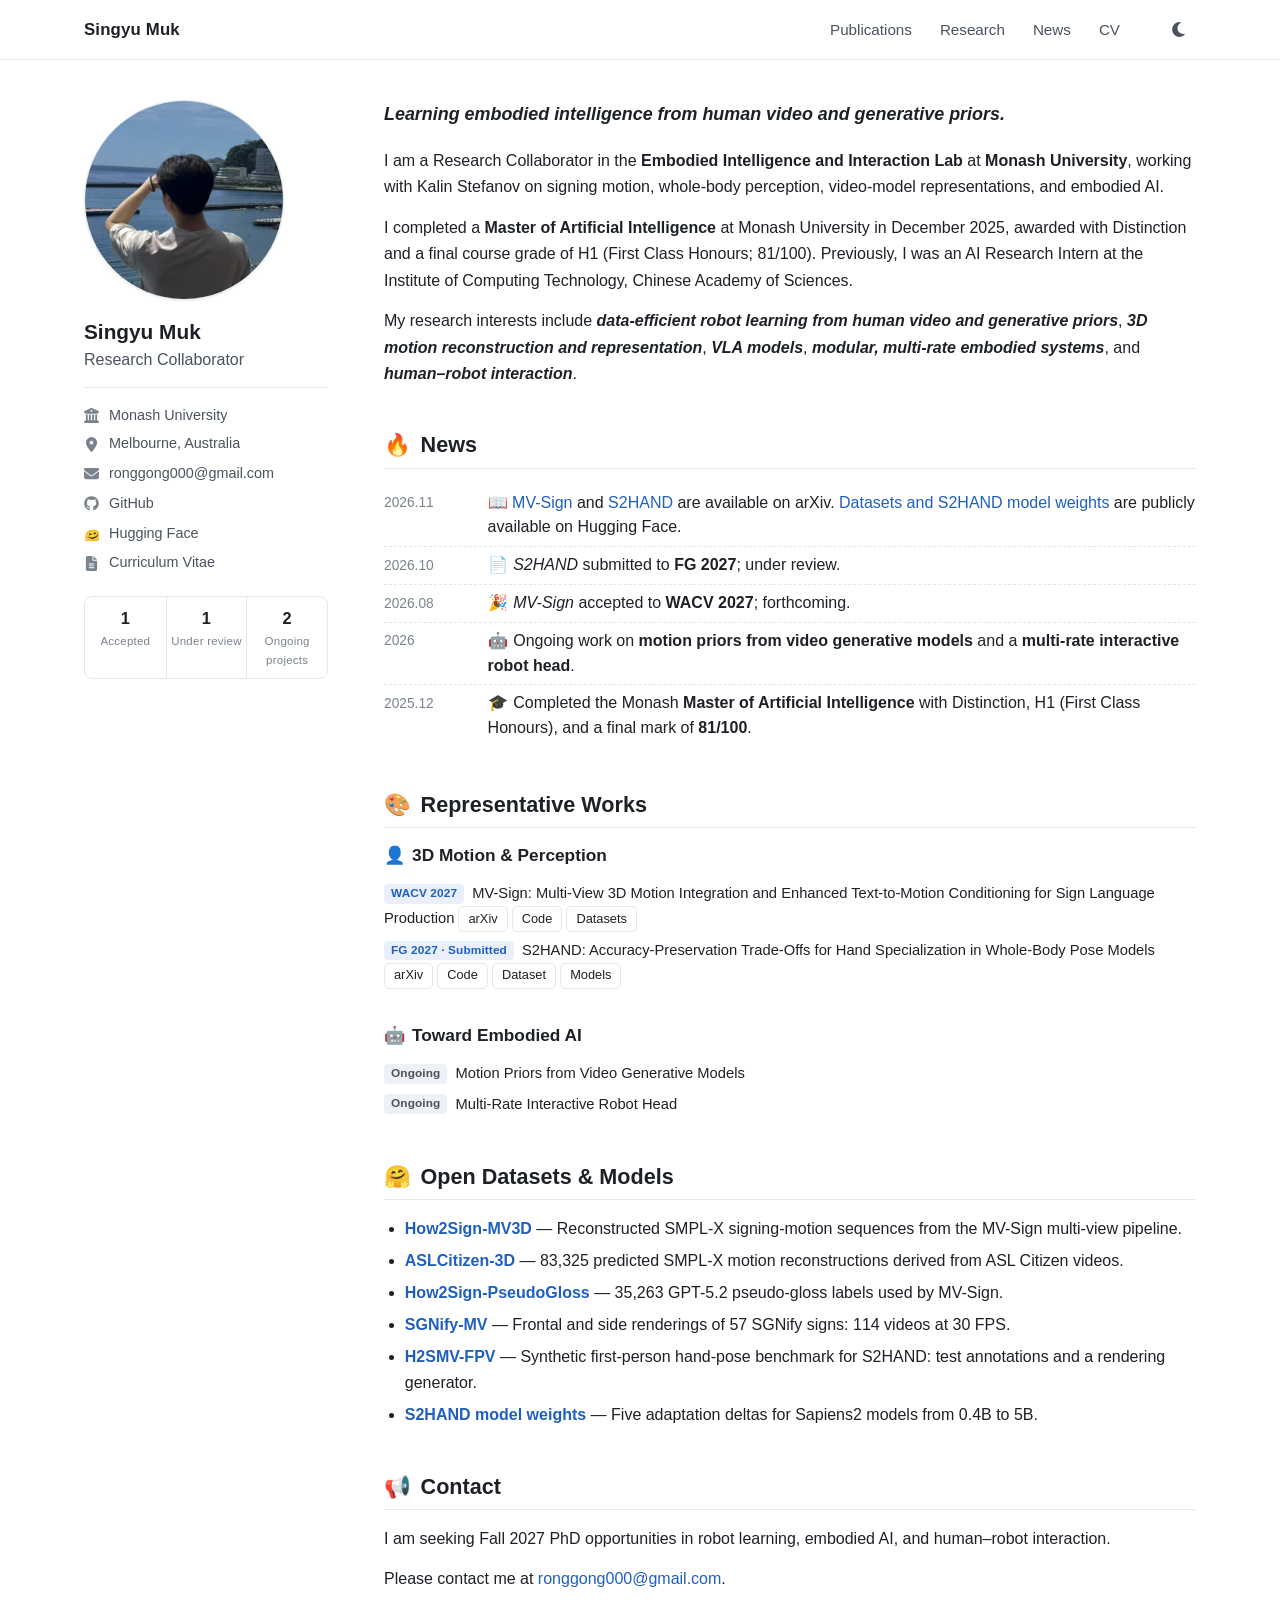
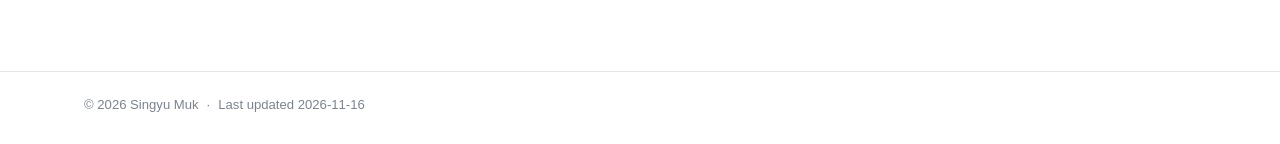
==== commit 18146651: "Add S2HAND arXiv and public Hugging Face datasets and models" ====
--- a/index.html
+++ b/index.html
@@ -1 +1 @@
-<!doctype html><html lang="en"><head><meta charset="utf-8"><meta name="viewport" content="width=device-width, initial-scale=1"><title>Singyu Muk</title><meta name="description" content="Singyu Muk — robot learning, human motion, video generative priors, and human–robot interaction."><meta name="author" content="Singyu Muk"><link rel="stylesheet" href="/assets/style.css?v=20261023"><script>(function(){try{var t=localStorage.getItem('theme');if(t)document.documentElement.setAttribute('data-theme',t)}catch(e){}})();</script></head><body class="page-home"><svg xmlns="http://www.w3.org/2000/svg" style="display:none" aria-hidden="true"><!-- Icons: Font Awesome Free 6.5.2, CC BY 4.0, https://fontawesome.com/license/free --><symbol id="i-envelope" viewBox="0 0 512 512"><path d="M48 64Q28 65 14 78Q1 92 0 112Q1 136 19 150L237 314Q256 326 275 314L493 150Q511 136 512 112Q511 92 498 78Q484 65 464 64H48ZM0 176V384V176V384Q1 411 19 429Q37 447 64 448H448Q475 447 493 429Q511 411 512 384V176L294 339Q277 352 256 352Q235 352 218 339L0 176Z"/></symbol><symbol id="i-location-dot" viewBox="0 0 384 512"><path d="M216 499Q243 466 282 410Q321 355 352 296Q382 237 384 192Q382 110 328 56Q274 2 192 0Q110 2 56 56Q2 110 0 192Q2 237 32 296Q63 355 102 410Q141 466 168 499Q178 511 192 511Q206 511 216 499ZM192 128Q228 129 247 160Q265 192 247 224Q228 255 192 256Q156 255 137 224Q119 192 137 160Q156 129 192 128Z"/></symbol><symbol id="i-building-columns" viewBox="0 0 512 512"><path d="M243 3 19 99 243 3 19 99Q-3 110 1 134Q7 158 32 160V168Q34 190 56 192H456Q478 190 480 168V160Q505 158 511 134Q515 110 493 99L269 3Q256 -3 243 3ZM128 224H64H128H64V420Q63 421 62 421L14 453Q-4 467 1 489Q9 511 32 512H480Q503 511 511 489Q516 467 498 453L450 421Q449 421 449 421Q448 421 448 420V224H384V416H344V224H280V416H232V224H168V416H128V224ZM256 64Q270 64 279 73Q288 82 288 96Q288 110 279 119Q270 128 256 128Q242 128 233 119Q224 110 224 96Q224 82 233 73Q242 64 256 64Z"/></symbol><symbol id="i-moon" viewBox="0 0 384 512"><path d="M224 32Q161 33 111 63Q60 92 30 143Q1 193 0 256Q1 319 31 369Q60 420 111 449Q161 479 224 480Q317 478 379 417Q387 408 382 398Q377 388 365 389Q351 392 335 392Q261 390 211 340Q162 291 160 216Q160 166 184 126Q209 86 249 63Q259 57 257 45Q254 35 242 33Q233 32 223 32Z"/></symbol><symbol id="i-sun" viewBox="0 0 512 512"><path d="M362 1Q369 5 371 13L391 121L499 141Q507 143 511 150Q514 158 509 166L447 256L509 346Q514 354 511 362Q507 369 499 371L391 391L371 499Q369 507 362 511Q354 514 346 509L256 447L166 509Q158 514 151 511Q143 507 141 499L121 391L13 371Q5 369 1 362Q-2 354 3 346L65 256L3 166Q-2 158 1 151Q5 143 13 141L121 121L141 13Q143 5 151 1Q158 -2 166 3L256 65L346 3Q354 -2 362 1ZM160 256Q160 230 173 208Q186 186 208 173Q231 160 256 160Q281 160 304 173Q326 186 339 208Q352 230 352 256Q352 282 339 304Q326 326 304 339Q281 352 256 352Q231 352 208 339Q186 326 173 304Q160 282 160 256ZM384 256Q384 221 367 192Q350 163 320 145Q290 128 256 128Q222 128 192 145Q162 163 145 192Q128 221 128 256Q128 291 145 320Q162 349 192 367Q222 384 256 384Q290 384 320 367Q350 349 367 320Q384 291 384 256Z"/></symbol><symbol id="i-file-lines" viewBox="0 0 384 512"><path d="M64 0Q37 1 19 19Q1 37 0 64V448Q1 475 19 493Q37 511 64 512H320Q347 511 365 493Q383 475 384 448V160H256Q242 160 233 151Q224 142 224 128V0H64ZM256 0V128V0V128H384L256 0ZM112 256H272H112H272Q287 257 288 272Q287 287 272 288H112Q97 287 96 272Q97 257 112 256ZM112 320H272H112H272Q287 321 288 336Q287 351 272 352H112Q97 351 96 336Q97 321 112 320ZM112 384H272H112H272Q287 385 288 400Q287 415 272 416H112Q97 415 96 400Q97 385 112 384Z"/></symbol><symbol id="i-bars" viewBox="0 0 448 512"><path d="M0 96Q0 82 9 73Q18 64 32 64H416Q430 64 439 73Q448 82 448 96Q448 110 439 119Q430 128 416 128H32Q18 128 9 119Q0 110 0 96ZM0 256Q0 242 9 233Q18 224 32 224H416Q430 224 439 233Q448 242 448 256Q448 270 439 279Q430 288 416 288H32Q18 288 9 279Q0 270 0 256ZM448 416Q448 430 439 439Q430 448 416 448H32Q18 448 9 439Q0 430 0 416Q0 402 9 393Q18 384 32 384H416Q430 384 439 393Q448 402 448 416Z"/></symbol><symbol id="i-github" viewBox="0 0 496 512"><path d="M166 397Q165 401 161 401Q155 401 155 397Q156 394 160 394Q165 394 166 397ZM135 393Q134 396 139 398Q144 399 145 396Q146 392 141 391Q136 390 135 393ZM179 391Q174 392 174 396Q175 399 180 399Q185 397 185 394Q184 391 179 391ZM245 8Q138 10 70 78Q2 146 0 252Q1 337 47 401Q93 465 170 491Q188 492 187 479Q187 475 187 464Q187 441 187 418Q185 418 168 420Q150 421 130 416Q110 410 102 388Q102 386 94 372Q86 359 74 351Q72 350 66 343Q59 337 76 336Q77 335 90 340Q103 344 114 362Q132 389 153 389Q175 389 187 383Q191 359 203 349Q159 347 126 327Q93 308 91 238Q91 218 97 205Q102 192 114 180Q112 174 110 156Q108 138 117 112Q135 109 159 123Q184 136 186 139Q186 139 186 139Q216 130 249 130Q281 130 312 139Q312 138 325 130Q337 122 353 116Q369 109 381 112Q390 138 388 156Q386 174 383 180Q395 192 402 205Q409 218 409 238Q408 286 392 309Q375 331 349 339Q323 347 294 349Q310 360 311 395Q311 432 311 461Q311 474 311 479Q310 492 328 491Q404 465 450 401Q495 337 496 252Q495 182 462 127Q428 72 372 40Q315 9 245 8ZM97 353Q95 355 98 358Q101 361 103 359Q105 357 102 354Q100 351 97 353ZM86 345Q86 347 89 349Q92 350 93 348Q94 346 91 344Q88 343 86 345ZM119 380Q117 383 120 387Q124 390 127 388Q128 385 125 381Q121 378 119 380ZM107 366Q105 368 107 372Q110 375 113 374Q115 372 113 368Q110 364 107 366Z"/></symbol></svg><a class="skip-link" href="#main">Skip to content</a><header class="masthead"><div class="container masthead-inner"><a class="site-title" href="/">Singyu Muk</a><nav class="nav" id="site-nav" aria-label="Main"><a href="/publications/">Publications</a><a href="/research/">Research</a><a href="/news/">News</a><a href="/cv/">CV</a></nav><div class="masthead-actions"><button class="icon-btn theme-toggle" type="button" aria-label="Toggle dark mode" title="Toggle dark mode"><svg class="icon show-light" aria-hidden="true"><use href="#i-moon"/></svg><svg class="icon show-dark" aria-hidden="true"><use href="#i-sun"/></svg></button><button class="icon-btn nav-toggle" type="button" aria-label="Menu" aria-controls="site-nav" aria-expanded="false"><svg class="icon" aria-hidden="true"><use href="#i-bars"/></svg></button></div></div></header><div class="container layout"><aside class="sidebar"><div class="profile"><a class="avatar-link" href="/"><img class="avatar" src="/images/avatar.png" alt="Singyu Muk" width="240" height="240"></a><div class="profile-id"><p class="profile-name">Singyu Muk</p><p class="profile-position">Research Collaborator</p></div></div><ul class="profile-meta"><li class="wrap"><svg class="icon" aria-hidden="true"><use href="#i-building-columns"/></svg><span>Monash University</span></li><li class=""><svg class="icon" aria-hidden="true"><use href="#i-location-dot"/></svg><span>Melbourne, Australia</span></li><li class=""><svg class="icon" aria-hidden="true"><use href="#i-envelope"/></svg><a href="mailto:ronggong000@gmail.com">ronggong000@gmail.com</a></li><li class=""><svg class="icon" aria-hidden="true"><use href="#i-github"/></svg><a href="https://github.com/ronggong000" rel="me noopener">GitHub</a></li><li class=""><svg class="icon" aria-hidden="true"><use href="#i-file-lines"/></svg><a href="/cv/">Curriculum Vitae</a></li></ul><a class="profile-stats" href="/publications/" title="Publication and manuscript status"><span><strong>1</strong>Accepted</span><span><strong>1</strong>Under review</span><span><strong>2</strong>Ongoing projects</span></a></aside><main class="content" id="main"><p class="tagline">Learning embodied intelligence from human video and generative priors.</p><div class="prose intro"><p>I am a Research Collaborator in the <strong>Embodied Intelligence and Interaction Lab</strong> at <strong>Monash University</strong>, working with Kalin Stefanov on signing motion, whole-body perception, video-model representations, and embodied AI.</p><p>I completed a <strong>Master of Artificial Intelligence</strong> at Monash University in December 2025, awarded with Distinction and a final course grade of H1 (First Class Honours; 81/100). Previously, I was an AI Research Intern at the Institute of Computing Technology, Chinese Academy of Sciences.</p><p>My research interests include <strong><em>data-efficient robot learning from human video and generative priors</em></strong>, <strong><em>3D motion reconstruction and representation</em></strong>, <strong><em>VLA models</em></strong>, <strong><em>modular, multi-rate embodied systems</em></strong>, and <strong><em>human–robot interaction</em></strong>.</p></div><section class="section" id="news"><h2 class="section-title"><span class="emoji">🔥</span>News</h2><ul class="news-list"><li class="news-item"><time>2026.10</time><span class="news-text"><span class="emoji">📄</span><em>S2HAND</em> submitted to <strong>FG 2027</strong>; under review.</span></li><li class="news-item"><time>2026.08</time><span class="news-text"><span class="emoji">🎉</span><em>MV-Sign</em> accepted to <strong>WACV 2027</strong>; forthcoming.</span></li><li class="news-item"><time>2026</time><span class="news-text"><span class="emoji">🤖</span>Ongoing work on <strong>motion priors from video generative models</strong> and a <strong>multi-rate interactive robot head</strong>.</span></li><li class="news-item"><time>2025.12</time><span class="news-text"><span class="emoji">🎓</span>Completed the Monash <strong>Master of Artificial Intelligence</strong> with Distinction, H1 (First Class Honours), and a final mark of <strong>81/100</strong>.</span></li></ul></section><section class="section" id="research"><h2 class="section-title"><span class="emoji">🎨</span>Representative Works</h2><div class="rep"><h3 class="rep-title"><span class="emoji">👤</span>3D Motion &amp; Perception</h3><ul class="rep-papers"><li><span class="badge venue">WACV 2027</span><a href="/publications/#mv-sign">MV-Sign: Multi-View 3D Motion Integration and Enhanced Text-to-Motion Conditioning for Sign Language Production</a> <a class="btn" href="https://arxiv.org/abs/2611.07811">arXiv</a> <a class="btn" href="https://github.com/ronggong000/MV-Sign">Code</a></li><li><span class="badge venue">FG 2027 · Submitted</span><a href="/publications/#s2hand">S2HAND: Accuracy-Preservation Trade-Offs for Hand Specialization in Whole-Body Pose Models</a> <a class="btn" href="https://github.com/ronggong000/S2HAND">Code</a></li></ul></div><div class="rep"><h3 class="rep-title"><span class="emoji">🤖</span>Toward Embodied AI</h3><ul class="rep-papers"><li><span class="badge venue is-preprint">Ongoing</span><a href="/research/#ongoing">Motion Priors from Video Generative Models</a></li><li><span class="badge venue is-preprint">Ongoing</span><a href="/research/#ongoing">Multi-Rate Interactive Robot Head</a></li></ul></div></section><section class="section" id="contact"><h2 class="section-title"><span class="emoji">📢</span>Contact</h2><div class="prose"><p>I am seeking Fall 2027 PhD opportunities in robot learning, embodied AI, and human–robot interaction.</p><p>Please contact me at <a href="mailto:ronggong000@gmail.com">ronggong000@gmail.com</a>.</p></div></section></main></div><footer class="site-footer"><div class="container"><span>© 2026 Singyu Muk</span><span class="sep">·</span><span>Last updated 2026-11-07</span></div></footer><script src="/assets/main.js?v=20261023" defer></script></body></html>+<!doctype html><html lang="en"><head><meta charset="utf-8"><meta name="viewport" content="width=device-width, initial-scale=1"><title>Singyu Muk</title><meta name="description" content="Singyu Muk — robot learning, human motion, video generative priors, and human–robot interaction."><meta name="author" content="Singyu Muk"><link rel="stylesheet" href="/assets/style.css?v=20261023"><script>(function(){try{var t=localStorage.getItem('theme');if(t)document.documentElement.setAttribute('data-theme',t)}catch(e){}})();</script></head><body class="page-home"><svg xmlns="http://www.w3.org/2000/svg" style="display:none" aria-hidden="true"><!-- Icons: Font Awesome Free 6.5.2, CC BY 4.0, https://fontawesome.com/license/free --><symbol id="i-envelope" viewBox="0 0 512 512"><path d="M48 64Q28 65 14 78Q1 92 0 112Q1 136 19 150L237 314Q256 326 275 314L493 150Q511 136 512 112Q511 92 498 78Q484 65 464 64H48ZM0 176V384V176V384Q1 411 19 429Q37 447 64 448H448Q475 447 493 429Q511 411 512 384V176L294 339Q277 352 256 352Q235 352 218 339L0 176Z"/></symbol><symbol id="i-location-dot" viewBox="0 0 384 512"><path d="M216 499Q243 466 282 410Q321 355 352 296Q382 237 384 192Q382 110 328 56Q274 2 192 0Q110 2 56 56Q2 110 0 192Q2 237 32 296Q63 355 102 410Q141 466 168 499Q178 511 192 511Q206 511 216 499ZM192 128Q228 129 247 160Q265 192 247 224Q228 255 192 256Q156 255 137 224Q119 192 137 160Q156 129 192 128Z"/></symbol><symbol id="i-building-columns" viewBox="0 0 512 512"><path d="M243 3 19 99 243 3 19 99Q-3 110 1 134Q7 158 32 160V168Q34 190 56 192H456Q478 190 480 168V160Q505 158 511 134Q515 110 493 99L269 3Q256 -3 243 3ZM128 224H64H128H64V420Q63 421 62 421L14 453Q-4 467 1 489Q9 511 32 512H480Q503 511 511 489Q516 467 498 453L450 421Q449 421 449 421Q448 421 448 420V224H384V416H344V224H280V416H232V224H168V416H128V224ZM256 64Q270 64 279 73Q288 82 288 96Q288 110 279 119Q270 128 256 128Q242 128 233 119Q224 110 224 96Q224 82 233 73Q242 64 256 64Z"/></symbol><symbol id="i-moon" viewBox="0 0 384 512"><path d="M224 32Q161 33 111 63Q60 92 30 143Q1 193 0 256Q1 319 31 369Q60 420 111 449Q161 479 224 480Q317 478 379 417Q387 408 382 398Q377 388 365 389Q351 392 335 392Q261 390 211 340Q162 291 160 216Q160 166 184 126Q209 86 249 63Q259 57 257 45Q254 35 242 33Q233 32 223 32Z"/></symbol><symbol id="i-sun" viewBox="0 0 512 512"><path d="M362 1Q369 5 371 13L391 121L499 141Q507 143 511 150Q514 158 509 166L447 256L509 346Q514 354 511 362Q507 369 499 371L391 391L371 499Q369 507 362 511Q354 514 346 509L256 447L166 509Q158 514 151 511Q143 507 141 499L121 391L13 371Q5 369 1 362Q-2 354 3 346L65 256L3 166Q-2 158 1 151Q5 143 13 141L121 121L141 13Q143 5 151 1Q158 -2 166 3L256 65L346 3Q354 -2 362 1ZM160 256Q160 230 173 208Q186 186 208 173Q231 160 256 160Q281 160 304 173Q326 186 339 208Q352 230 352 256Q352 282 339 304Q326 326 304 339Q281 352 256 352Q231 352 208 339Q186 326 173 304Q160 282 160 256ZM384 256Q384 221 367 192Q350 163 320 145Q290 128 256 128Q222 128 192 145Q162 163 145 192Q128 221 128 256Q128 291 145 320Q162 349 192 367Q222 384 256 384Q290 384 320 367Q350 349 367 320Q384 291 384 256Z"/></symbol><symbol id="i-file-lines" viewBox="0 0 384 512"><path d="M64 0Q37 1 19 19Q1 37 0 64V448Q1 475 19 493Q37 511 64 512H320Q347 511 365 493Q383 475 384 448V160H256Q242 160 233 151Q224 142 224 128V0H64ZM256 0V128V0V128H384L256 0ZM112 256H272H112H272Q287 257 288 272Q287 287 272 288H112Q97 287 96 272Q97 257 112 256ZM112 320H272H112H272Q287 321 288 336Q287 351 272 352H112Q97 351 96 336Q97 321 112 320ZM112 384H272H112H272Q287 385 288 400Q287 415 272 416H112Q97 415 96 400Q97 385 112 384Z"/></symbol><symbol id="i-bars" viewBox="0 0 448 512"><path d="M0 96Q0 82 9 73Q18 64 32 64H416Q430 64 439 73Q448 82 448 96Q448 110 439 119Q430 128 416 128H32Q18 128 9 119Q0 110 0 96ZM0 256Q0 242 9 233Q18 224 32 224H416Q430 224 439 233Q448 242 448 256Q448 270 439 279Q430 288 416 288H32Q18 288 9 279Q0 270 0 256ZM448 416Q448 430 439 439Q430 448 416 448H32Q18 448 9 439Q0 430 0 416Q0 402 9 393Q18 384 32 384H416Q430 384 439 393Q448 402 448 416Z"/></symbol><symbol id="i-github" viewBox="0 0 496 512"><path d="M166 397Q165 401 161 401Q155 401 155 397Q156 394 160 394Q165 394 166 397ZM135 393Q134 396 139 398Q144 399 145 396Q146 392 141 391Q136 390 135 393ZM179 391Q174 392 174 396Q175 399 180 399Q185 397 185 394Q184 391 179 391ZM245 8Q138 10 70 78Q2 146 0 252Q1 337 47 401Q93 465 170 491Q188 492 187 479Q187 475 187 464Q187 441 187 418Q185 418 168 420Q150 421 130 416Q110 410 102 388Q102 386 94 372Q86 359 74 351Q72 350 66 343Q59 337 76 336Q77 335 90 340Q103 344 114 362Q132 389 153 389Q175 389 187 383Q191 359 203 349Q159 347 126 327Q93 308 91 238Q91 218 97 205Q102 192 114 180Q112 174 110 156Q108 138 117 112Q135 109 159 123Q184 136 186 139Q186 139 186 139Q216 130 249 130Q281 130 312 139Q312 138 325 130Q337 122 353 116Q369 109 381 112Q390 138 388 156Q386 174 383 180Q395 192 402 205Q409 218 409 238Q408 286 392 309Q375 331 349 339Q323 347 294 349Q310 360 311 395Q311 432 311 461Q311 474 311 479Q310 492 328 491Q404 465 450 401Q495 337 496 252Q495 182 462 127Q428 72 372 40Q315 9 245 8ZM97 353Q95 355 98 358Q101 361 103 359Q105 357 102 354Q100 351 97 353ZM86 345Q86 347 89 349Q92 350 93 348Q94 346 91 344Q88 343 86 345ZM119 380Q117 383 120 387Q124 390 127 388Q128 385 125 381Q121 378 119 380ZM107 366Q105 368 107 372Q110 375 113 374Q115 372 113 368Q110 364 107 366Z"/></symbol></svg><a class="skip-link" href="#main">Skip to content</a><header class="masthead"><div class="container masthead-inner"><a class="site-title" href="/">Singyu Muk</a><nav class="nav" id="site-nav" aria-label="Main"><a href="/publications/">Publications</a><a href="/research/">Research</a><a href="/news/">News</a><a href="/cv/">CV</a></nav><div class="masthead-actions"><button class="icon-btn theme-toggle" type="button" aria-label="Toggle dark mode" title="Toggle dark mode"><svg class="icon show-light" aria-hidden="true"><use href="#i-moon"/></svg><svg class="icon show-dark" aria-hidden="true"><use href="#i-sun"/></svg></button><button class="icon-btn nav-toggle" type="button" aria-label="Menu" aria-controls="site-nav" aria-expanded="false"><svg class="icon" aria-hidden="true"><use href="#i-bars"/></svg></button></div></div></header><div class="container layout"><aside class="sidebar"><div class="profile"><a class="avatar-link" href="/"><img class="avatar" src="/images/avatar.png" alt="Singyu Muk" width="240" height="240"></a><div class="profile-id"><p class="profile-name">Singyu Muk</p><p class="profile-position">Research Collaborator</p></div></div><ul class="profile-meta"><li class="wrap"><svg class="icon" aria-hidden="true"><use href="#i-building-columns"/></svg><span>Monash University</span></li><li class=""><svg class="icon" aria-hidden="true"><use href="#i-location-dot"/></svg><span>Melbourne, Australia</span></li><li class=""><svg class="icon" aria-hidden="true"><use href="#i-envelope"/></svg><a href="mailto:ronggong000@gmail.com">ronggong000@gmail.com</a></li><li class=""><svg class="icon" aria-hidden="true"><use href="#i-github"/></svg><a href="https://github.com/ronggong000" rel="me noopener">GitHub</a></li><li><span class="icon" aria-hidden="true">🤗</span><a href="https://huggingface.co/mage0001" rel="me noopener">Hugging Face</a></li><li class=""><svg class="icon" aria-hidden="true"><use href="#i-file-lines"/></svg><a href="/cv/">Curriculum Vitae</a></li></ul><a class="profile-stats" href="/publications/" title="Publication and manuscript status"><span><strong>1</strong>Accepted</span><span><strong>1</strong>Under review</span><span><strong>2</strong>Ongoing projects</span></a></aside><main class="content" id="main"><p class="tagline">Learning embodied intelligence from human video and generative priors.</p><div class="prose intro"><p>I am a Research Collaborator in the <strong>Embodied Intelligence and Interaction Lab</strong> at <strong>Monash University</strong>, working with Kalin Stefanov on signing motion, whole-body perception, video-model representations, and embodied AI.</p><p>I completed a <strong>Master of Artificial Intelligence</strong> at Monash University in December 2025, awarded with Distinction and a final course grade of H1 (First Class Honours; 81/100). Previously, I was an AI Research Intern at the Institute of Computing Technology, Chinese Academy of Sciences.</p><p>My research interests include <strong><em>data-efficient robot learning from human video and generative priors</em></strong>, <strong><em>3D motion reconstruction and representation</em></strong>, <strong><em>VLA models</em></strong>, <strong><em>modular, multi-rate embodied systems</em></strong>, and <strong><em>human–robot interaction</em></strong>.</p></div><section class="section" id="news"><h2 class="section-title"><span class="emoji">🔥</span>News</h2><ul class="news-list"><li class="news-item"><time>2026.11</time><span class="news-text">📖 <a href="https://arxiv.org/abs/2611.07811">MV-Sign</a> and <a href="https://arxiv.org/abs/2611.10416">S2HAND</a> are available on arXiv. <a href="/research/#datasets">Datasets and S2HAND model weights</a> are publicly available on Hugging Face.</span></li><li class="news-item"><time>2026.10</time><span class="news-text"><span class="emoji">📄</span><em>S2HAND</em> submitted to <strong>FG 2027</strong>; under review.</span></li><li class="news-item"><time>2026.08</time><span class="news-text"><span class="emoji">🎉</span><em>MV-Sign</em> accepted to <strong>WACV 2027</strong>; forthcoming.</span></li><li class="news-item"><time>2026</time><span class="news-text"><span class="emoji">🤖</span>Ongoing work on <strong>motion priors from video generative models</strong> and a <strong>multi-rate interactive robot head</strong>.</span></li><li class="news-item"><time>2025.12</time><span class="news-text"><span class="emoji">🎓</span>Completed the Monash <strong>Master of Artificial Intelligence</strong> with Distinction, H1 (First Class Honours), and a final mark of <strong>81/100</strong>.</span></li></ul></section><section class="section" id="research"><h2 class="section-title"><span class="emoji">🎨</span>Representative Works</h2><div class="rep"><h3 class="rep-title"><span class="emoji">👤</span>3D Motion &amp; Perception</h3><ul class="rep-papers"><li><span class="badge venue">WACV 2027</span><a href="/publications/#mv-sign">MV-Sign: Multi-View 3D Motion Integration and Enhanced Text-to-Motion Conditioning for Sign Language Production</a> <a class="btn" href="https://arxiv.org/abs/2611.07811">arXiv</a> <a class="btn" href="https://github.com/ronggong000/MV-Sign">Code</a> <a class="btn" href="/research/#datasets">Datasets</a></li><li><span class="badge venue">FG 2027 · Submitted</span><a href="/publications/#s2hand">S2HAND: Accuracy-Preservation Trade-Offs for Hand Specialization in Whole-Body Pose Models</a> <a class="btn" href="https://arxiv.org/abs/2611.10416">arXiv</a> <a class="btn" href="https://github.com/ronggong000/S2HAND">Code</a> <a class="btn" href="https://huggingface.co/datasets/mage0001/H2SMV-FPV">Dataset</a> <a class="btn" href="https://huggingface.co/mage0001/S2HAND">Models</a></li></ul></div><div class="rep"><h3 class="rep-title"><span class="emoji">🤖</span>Toward Embodied AI</h3><ul class="rep-papers"><li><span class="badge venue is-preprint">Ongoing</span><a href="/research/#ongoing">Motion Priors from Video Generative Models</a></li><li><span class="badge venue is-preprint">Ongoing</span><a href="/research/#ongoing">Multi-Rate Interactive Robot Head</a></li></ul></div></section><section class="section" id="datasets"><h2 class="section-title"><span class="emoji">🤗</span>Open Datasets &amp; Models</h2><div class="prose"><ul><li><a href="https://huggingface.co/datasets/mage0001/How2Sign-MV3D"><strong>How2Sign-MV3D</strong></a> — Reconstructed SMPL-X signing-motion sequences from the MV-Sign multi-view pipeline.</li><li><a href="https://huggingface.co/datasets/mage0001/ASLCitizen-3D"><strong>ASLCitizen-3D</strong></a> — 83,325 predicted SMPL-X motion reconstructions derived from ASL Citizen videos.</li><li><a href="https://huggingface.co/datasets/mage0001/How2Sign-PseudoGloss"><strong>How2Sign-PseudoGloss</strong></a> — 35,263 GPT-5.2 pseudo-gloss labels used by MV-Sign.</li><li><a href="https://huggingface.co/datasets/mage0001/SGNify-MV"><strong>SGNify-MV</strong></a> — Frontal and side renderings of 57 SGNify signs: 114 videos at 30 FPS.</li><li><a href="https://huggingface.co/datasets/mage0001/H2SMV-FPV"><strong>H2SMV-FPV</strong></a> — Synthetic first-person hand-pose benchmark for S2HAND: test annotations and a rendering generator.</li><li><a href="https://huggingface.co/mage0001/S2HAND"><strong>S2HAND model weights</strong></a> — Five adaptation deltas for Sapiens2 models from 0.4B to 5B.</li></ul></div></section><section class="section" id="contact"><h2 class="section-title"><span class="emoji">📢</span>Contact</h2><div class="prose"><p>I am seeking Fall 2027 PhD opportunities in robot learning, embodied AI, and human–robot interaction.</p><p>Please contact me at <a href="mailto:ronggong000@gmail.com">ronggong000@gmail.com</a>.</p></div></section></main></div><footer class="site-footer"><div class="container"><span>© 2026 Singyu Muk</span><span class="sep">·</span><span>Last updated 2026-11-16</span></div></footer><script src="/assets/main.js?v=20261023" defer></script></body></html>
